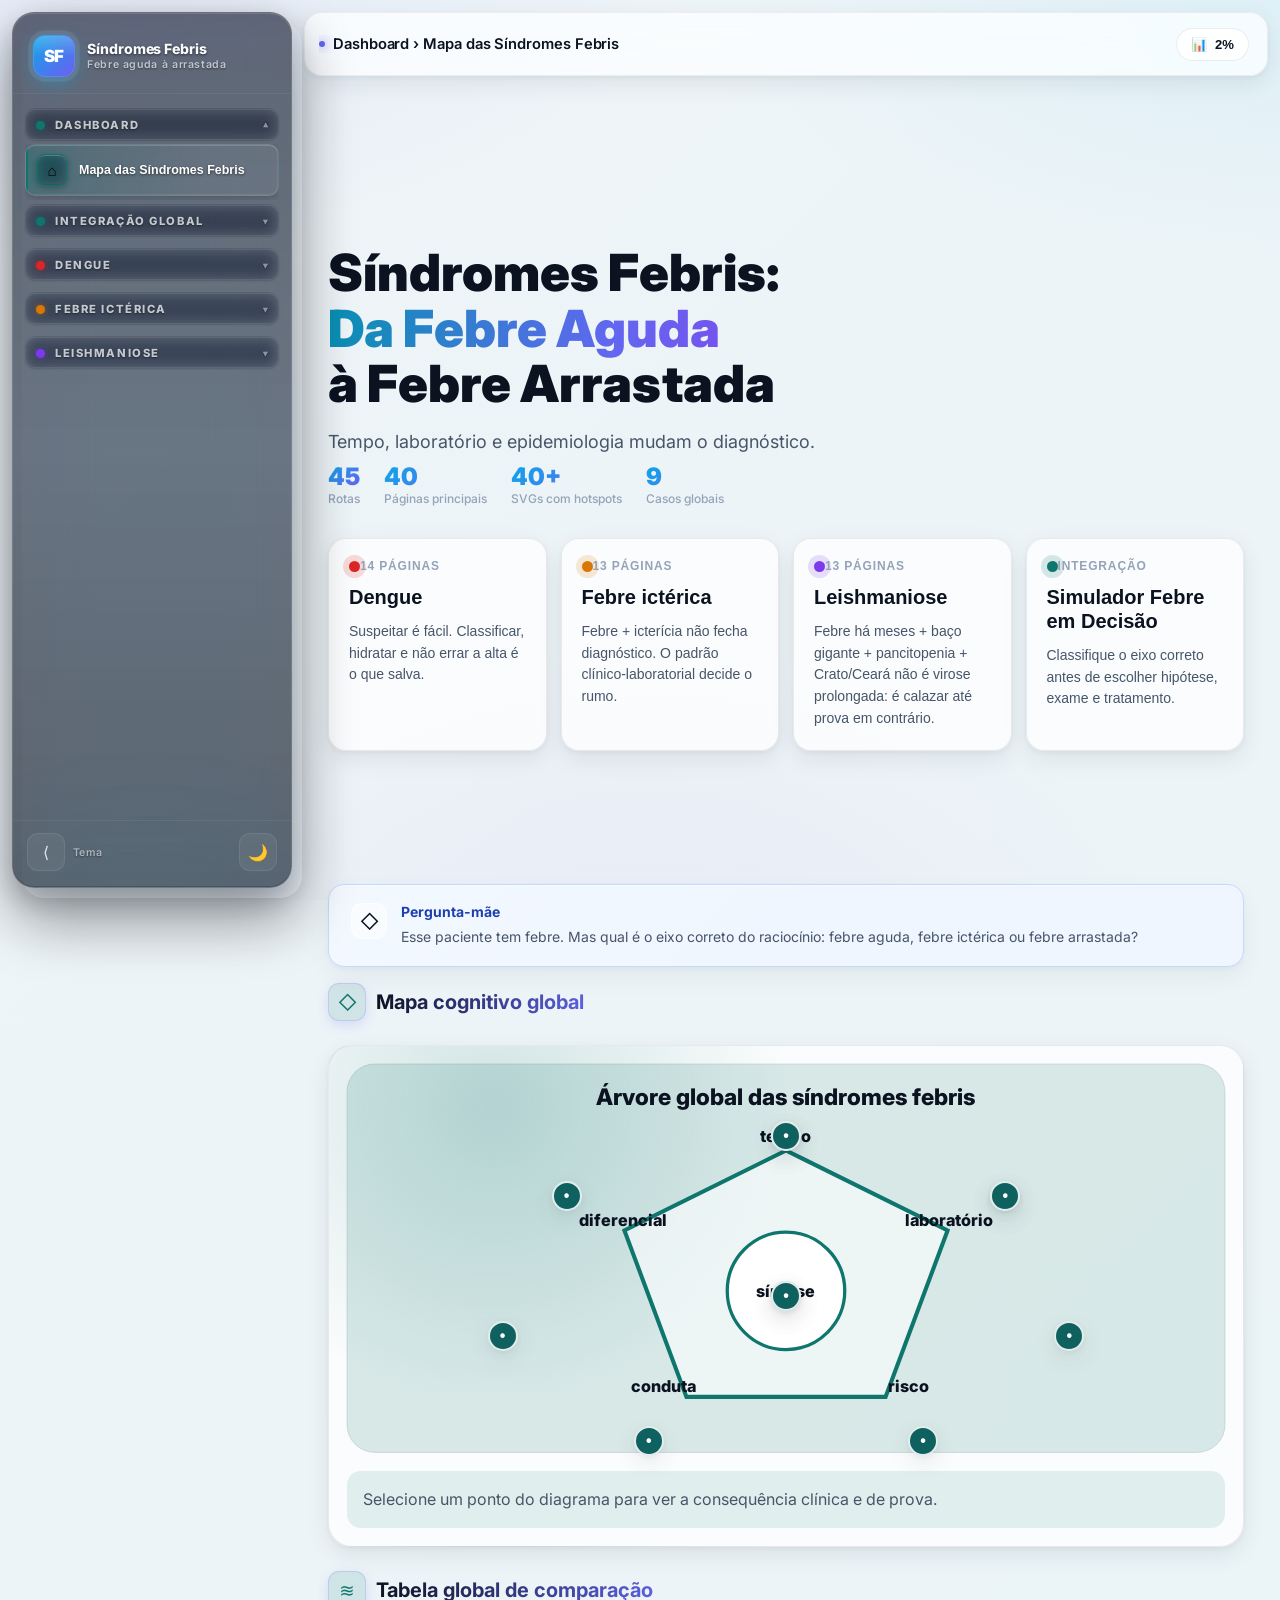
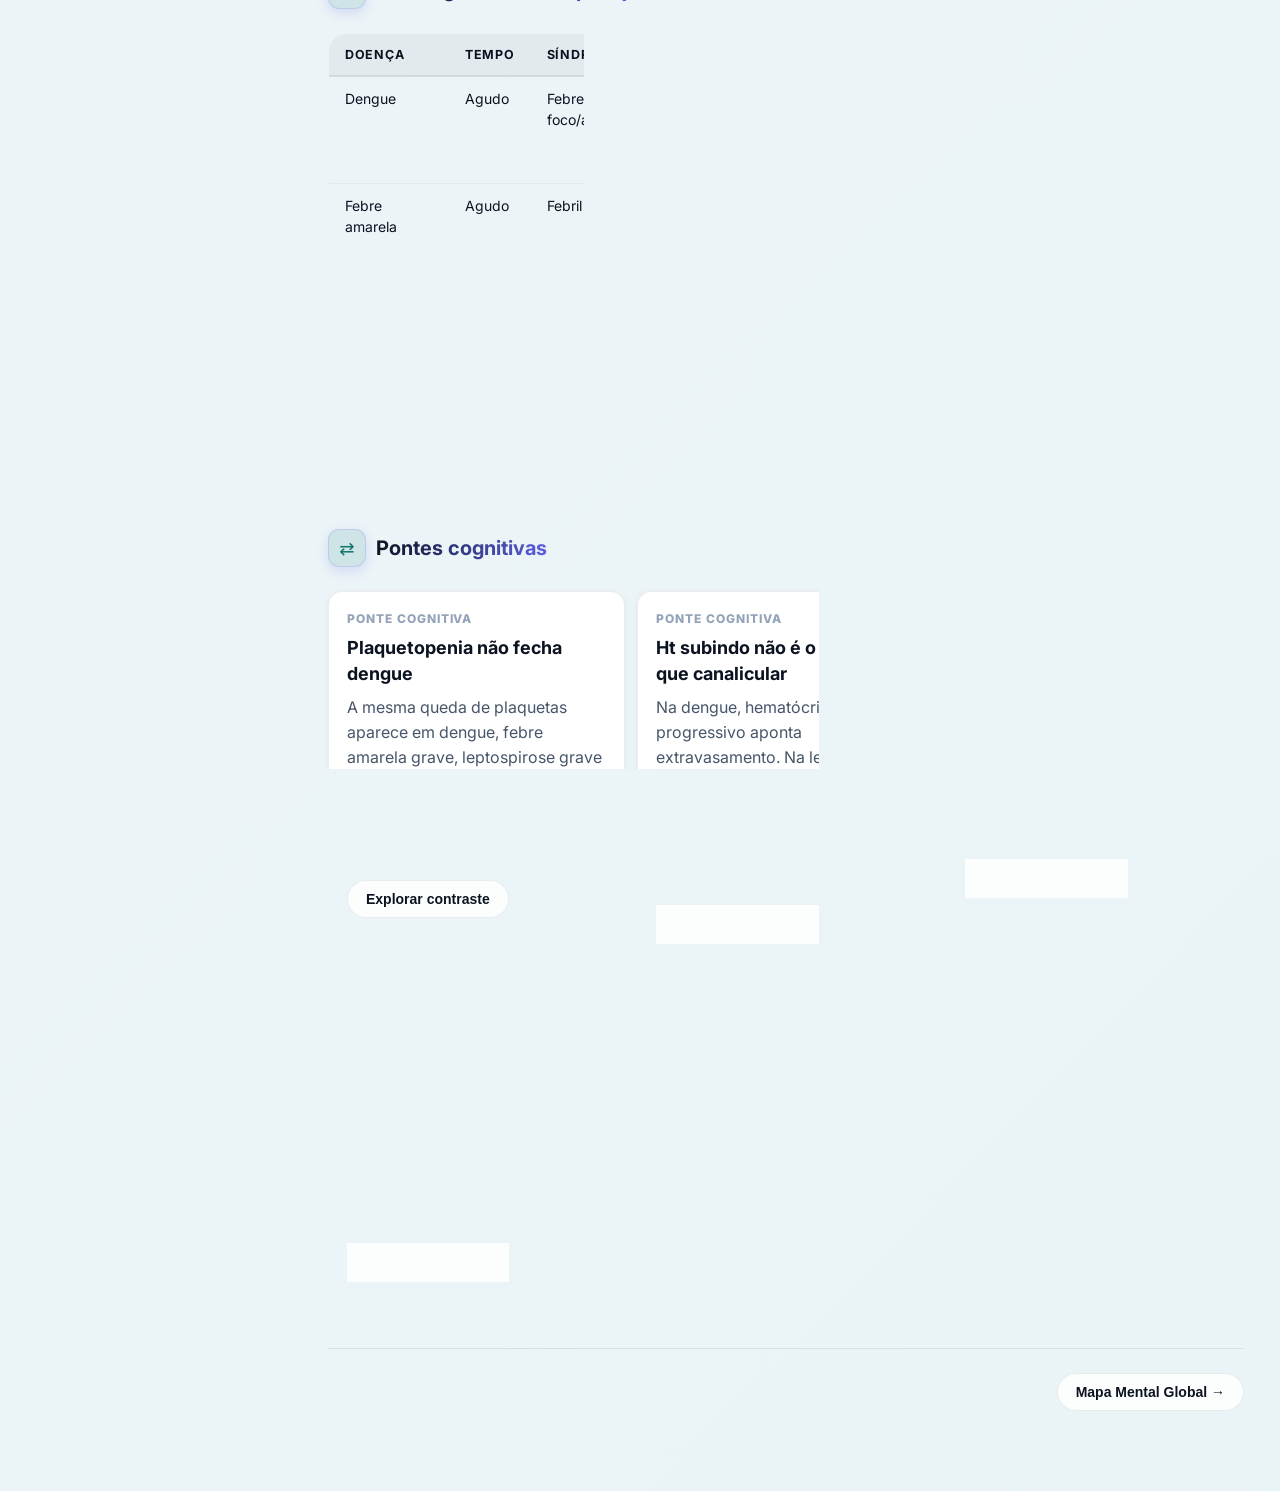
==== index.html @ 496c15f4 "Add files via upload" ====
<!DOCTYPE html>
<html lang="pt-BR" data-theme="light">
<head>
  <meta charset="UTF-8" />
  <meta name="viewport" content="width=device-width, initial-scale=1.0" />
  <title>Síndromes Febris — Da Febre Aguda à Febre Arrastada</title>
  <meta name="description" content="Plataforma premium de estudo ativo sobre síndromes febris: Dengue, Febre Amarela × Leptospirose e Leishmaniose Visceral / Calazar." />
  <link rel="preconnect" href="https://fonts.googleapis.com" />
  <link rel="preconnect" href="https://fonts.gstatic.com" crossorigin />
  <link href="https://fonts.googleapis.com/css2?family=Inter:ital,wght@0,300;0,400;0,500;0,600;0,700;0,800;0,900;1,400&family=JetBrains+Mono:wght@400;600&display=swap" rel="stylesheet" />
  <link rel="stylesheet" href="css/style.css" />
  <link rel="stylesheet" href="css/animations.css" />
  <link rel="stylesheet" href="css/components.css" />
  <link rel="stylesheet" href="css/theme.css" />
  <link rel="stylesheet" href="css/theme-glass.css" />
  <link rel="stylesheet" href="css/theme-motion.css" />
</head>
<body>

  <!-- ══════════ SIDEBAR ══════════ -->
  <aside class="sidebar" id="sidebar" role="navigation" aria-label="Menu principal">

    <!-- Logo -->
    <div class="sidebar-logo">
      <div class="logo-badge">
        <span class="logo-go">SF</span>
      </div>
      <div class="logo-text">
        <span class="logo-title">Síndromes Febris</span>
        <span class="logo-sub">Febre aguda à arrastada</span>
      </div>
    </div>

    <!-- Nav (gerado por JS) -->
    <nav class="sidebar-nav" id="sidebar-nav" aria-label="Blocos de conteúdo"></nav>

    <!-- Footer -->
    <div class="sidebar-footer">
      <button class="sidebar-collapse-btn is-desktop" id="sidebar-collapse-btn" aria-label="Recolher menu lateral" title="Recolher menu">
        <span class="icon">⟨</span>
      </button>
      <span class="sidebar-footer-label">Tema</span>
      <button class="theme-toggle" id="theme-toggle" aria-label="Alternar tema claro/escuro">
        <span id="theme-icon">🌙</span>
      </button>
    </div>

  </aside>

  <!-- Overlay mobile -->
  <div class="sidebar-overlay" id="sidebar-overlay" aria-hidden="true"></div>

  <!-- ══════════ HEADER ══════════ -->
  <header class="header" id="header" role="banner">
    <button class="hamburger" id="hamburger" aria-label="Abrir menu" aria-expanded="false">
      <span></span><span></span><span></span>
    </button>
    <div class="header-breadcrumb" id="header-breadcrumb">Síndromes Febris</div>
    <div class="header-actions">
      <button class="progress-btn" id="progress-btn" aria-label="Ver progresso de estudo">
        <span>📊</span>
        <span id="progress-label">0%</span>
      </button>
    </div>
  </header>

  <!-- ══════════ CONTEÚDO PRINCIPAL ══════════ -->
  <main class="main-content" id="main-content" role="main">
    <div class="page-container" id="page-container">
      <!-- Renderizado dinamicamente via JS -->
    </div>
  </main>

  <!-- ══════════ MODAL DE PROGRESSO ══════════ -->
  <div class="modal-overlay" id="progress-modal"
       role="dialog" aria-modal="true" aria-labelledby="modal-title" hidden>
    <div class="modal-card">
      <div class="modal-header">
        <h2 id="modal-title">Seu Progresso</h2>
        <button class="modal-close" id="modal-close" aria-label="Fechar modal">✕</button>
      </div>
      <div class="modal-body" id="modal-body"></div>
    </div>
  </div>

  <!-- ══════════ SCRIPTS ══════════ -->
  <script src="js/data.js"></script>
  <script src="js/pages.js"></script>
  <script src="js/router.js"></script>
  <script src="js/app.js"></script>
  <script src="js/theme-enhancer.js"></script>
  <script src="js/theme-motion.js"></script>
</body>
</html>
---- css/style.css ----
/* =========================================
   GO PREMIUM — DOENÇAS INTERCORRENTES
   Stylesheet Principal
   ========================================= */

/* --- TOKENS DE COR GLOBAIS --- */
:root {
  /* Neutros */
  --bg-primary: #f4f7f6;
  --bg-secondary: #ffffff;
  --bg-card: rgba(255,255,255,0.75);
  --text-primary: #0f172a;
  --text-secondary: #475569;
  --text-muted: #94a3b8;
  --border-color: rgba(0,0,0,0.08);
  --border-light: rgba(0,0,0,0.05);

  /* Sidebar */
  --sidebar-bg: rgba(15,23,42,0.98);
  --sidebar-text: #e2e8f0;
  --sidebar-accent: #38bdf8;
  --sidebar-width: 272px;

  /* Header */
  --header-bg: rgba(244,247,246,0.88);
  --header-height: 58px;

  /* Sucesso / Erro */
  --success: #10b981;
  --success-light: rgba(16,185,129,0.12);
  --error: #ef4444;
  --error-light: rgba(239,68,68,0.12);
  --warning: #f59e0b;
  --info: #3b82f6;

  /* Bloco Tireoide */
  --color-tireoide: #0891b2;
  --color-tireoide-light: #e0f2fe;
  --color-tireoide-mid: #7dd3fc;
  --grad-tireoide: linear-gradient(135deg,#e0f7fa 0%,#b2ebf2 35%,#80deea 65%,#4dd0e1 100%);

  /* Bloco Reumato */
  --color-reumato: #9333ea;
  --color-reumato-light: #f3e8ff;
  --color-reumato-mid: #c084fc;
  --grad-reumato: linear-gradient(135deg,#f5f3ff 0%,#ede9fe 35%,#ddd6fe 65%,#c4b5fd 100%);

  /* Bloco SAF */
  --color-saf: #7c3aed;
  --color-saf-light: #ede9fe;
  --grad-saf: linear-gradient(135deg,#fdf4ff 0%,#fae8ff 35%,#e9d5ff 65%,#d8b4fe 100%);

  /* Bloco Cardio */
  --color-cardio: #e11d48;
  --color-cardio-light: #fff1f2;
  --color-cardio-mid: #fda4af;
  --grad-cardio: linear-gradient(135deg,#fff1f2 0%,#ffe4e6 35%,#fecdd3 65%,#fda4af 100%);

  /* Bloco Hepato */
  --color-hepato: #d97706;
  --color-hepato-light: #fffbeb;
  --color-hepato-mid: #fcd34d;
  --grad-hepato: linear-gradient(135deg,#fffde7 0%,#fff9c4 35%,#fff59d 65%,#ffe082 100%);

  /* Bloco ITU */
  --color-itu: #0284c7;
  --color-itu-light: #e0f2fe;
  --color-itu-mid: #7dd3fc;
  --grad-itu: linear-gradient(135deg,#ecfeff 0%,#cffafe 35%,#a5f3fc 65%,#67e8f9 100%);

  /* Bloco Revisão */
  --color-revisao: #0f766e;
  --color-revisao-light: #f0fdfa;
  --grad-revisao: linear-gradient(135deg,#f0fdfa 0%,#ccfbf1 35%,#99f6e4 65%,#5eead4 100%);

  /* Síndromes Febris */
  --color-dengue: #dc2626;
  --color-icterica: #d97706;
  --color-leish: #7c3aed;
  --grad-dengue: linear-gradient(135deg,#fff1f2 0%,#fee2e2 36%,#fecaca 68%,#fca5a5 100%);
  --grad-icterica: linear-gradient(135deg,#fffbeb 0%,#fef3c7 36%,#fde68a 68%,#fbbf24 100%);
  --grad-leish: linear-gradient(135deg,#f5f3ff 0%,#ede9fe 36%,#ddd6fe 68%,#c4b5fd 100%);

  /* Sombras */
  --shadow-sm: 0 1px 3px rgba(0,0,0,0.08), 0 1px 2px rgba(0,0,0,0.06);
  --shadow-md: 0 4px 16px rgba(0,0,0,0.10), 0 2px 6px rgba(0,0,0,0.07);
  --shadow-lg: 0 12px 40px rgba(0,0,0,0.13), 0 4px 12px rgba(0,0,0,0.08);
  --shadow-xl: 0 24px 60px rgba(0,0,0,0.16);

  /* Bordas arredondadas */
  --radius-sm: 8px;
  --radius-md: 12px;
  --radius-lg: 16px;
  --radius-xl: 24px;
  --radius-full: 9999px;

  /* Tipografia */
  --font-body: 'Inter', system-ui, sans-serif;
  --font-mono: 'JetBrains Mono', monospace;
  --text-xs: 0.75rem;
  --text-sm: 0.875rem;
  --text-base: 1rem;
  --text-lg: 1.125rem;
  --text-xl: 1.25rem;
  --text-2xl: 1.5rem;
  --text-3xl: 1.875rem;
  --text-4xl: 2.25rem;

  /* Transições */
  --transition-fast: all 0.15s ease;
  --transition-base: all 0.25s cubic-bezier(0.4,0,0.2,1);
  --transition-slow: all 0.4s cubic-bezier(0.4,0,0.2,1);
}

/* --- DARK MODE --- */
[data-theme="dark"] {
  --bg-primary: #0a0f1e;
  --bg-secondary: #111827;
  --bg-card: rgba(17,24,39,0.80);
  --text-primary: #f1f5f9;
  --text-secondary: #94a3b8;
  --text-muted: #64748b;
  --border-color: rgba(255,255,255,0.08);
  --border-light: rgba(255,255,255,0.05);
  --header-bg: rgba(10,15,30,0.90);

  --grad-tireoide: linear-gradient(135deg,#0c2d3a 0%,#0e3d4a 35%,#0a4a5a 65%,#065670 100%);
  --grad-reumato: linear-gradient(135deg,#1a0a2e 0%,#240e42 35%,#2d1256 65%,#3d1a6e 100%);
  --grad-saf: linear-gradient(135deg,#1e0a30 0%,#2a0e40 35%,#381254 65%,#4a1a6e 100%);
  --grad-cardio: linear-gradient(135deg,#2d0a0e 0%,#3d0e14 35%,#4a121a 65%,#5c1822 100%);
  --grad-hepato: linear-gradient(135deg,#2a1a00 0%,#3a2200 35%,#4a2c00 65%,#5a3800 100%);
  --grad-itu: linear-gradient(135deg,#0a1e2d 0%,#0c2a3d 35%,#0e364a 65%,#104256 100%);
  --grad-revisao: linear-gradient(135deg,#061a18 0%,#082420 35%,#0a2e2a 65%,#0c3a34 100%);
  --grad-dengue: linear-gradient(135deg,#2d0a0a 0%,#3b1111 36%,#4a1515 68%,#5c1a1a 100%);
  --grad-icterica: linear-gradient(135deg,#2a1a00 0%,#3a2200 36%,#4a2c00 68%,#5a3800 100%);
  --grad-leish: linear-gradient(135deg,#1a0a2e 0%,#240e42 36%,#2d1256 68%,#3d1a6e 100%);
}

/* --- RESET E BASE --- */
*, *::before, *::after { box-sizing: border-box; margin: 0; padding: 0; }
html { font-size: 16px; scroll-behavior: smooth; }
body {
  font-family: var(--font-body);
  background: var(--bg-primary);
  color: var(--text-primary);
  min-height: 100vh;
  display: flex;
  transition: background 0.3s ease, color 0.3s ease;
  overflow-x: hidden;
}

/* --- SIDEBAR --- */
.sidebar {
  position: fixed;
  left: 0; top: 0;
  width: var(--sidebar-width);
  height: 100vh;
  background: var(--sidebar-bg);
  backdrop-filter: blur(24px) saturate(200%);
  border-right: 1px solid rgba(255,255,255,0.07);
  display: flex;
  flex-direction: column;
  z-index: 200;
  transition: width 0.3s cubic-bezier(0.4,0,0.2,1), transform 0.3s cubic-bezier(0.4,0,0.2,1);
  overflow: hidden;
}

/* --- LOGO --- */
.sidebar-logo {
  display: flex;
  align-items: center;
  gap: 10px;
  padding: 18px 18px 14px;
  border-bottom: 1px solid rgba(255,255,255,0.07);
  flex-shrink: 0;
}

.logo-badge {
  width: 36px;
  height: 36px;
  border-radius: 10px;
  background: linear-gradient(135deg, #0ea5e9, #6366f1);
  display: flex;
  align-items: center;
  justify-content: center;
  flex-shrink: 0;
  box-shadow: 0 4px 12px rgba(14,165,233,0.35);
}

.logo-go {
  font-size: 1rem;
  font-weight: 900;
  color: #fff;
  letter-spacing: -0.04em;
  line-height: 1;
}

.logo-text {
  display: flex;
  flex-direction: column;
  gap: 1px;
  overflow: hidden;
}

.logo-title {
  font-size: 0.8rem;
  font-weight: 800;
  color: #f1f5f9;
  white-space: nowrap;
  line-height: 1.2;
}

.logo-sub {
  font-size: 0.62rem;
  font-weight: 500;
  color: rgba(255,255,255,0.35);
  white-space: nowrap;
  letter-spacing: 0.04em;
}

/* --- NAV SCROLL AREA --- */
.sidebar-nav {
  flex: 1;
  width: 100%;
  overflow-y: auto;
  overflow-x: hidden;
  padding: 10px 10px 8px;
  scrollbar-width: thin;
  scrollbar-color: rgba(255,255,255,0.1) transparent;
}
.sidebar-nav::-webkit-scrollbar { width: 4px; }
.sidebar-nav::-webkit-scrollbar-thumb { background: rgba(255,255,255,0.1); border-radius: 4px; }

/* --- BLOCO CARD (group de doença) --- */
.nav-group {
  margin-bottom: 6px;
}

.nav-group-header {
  display: flex;
  align-items: center;
  gap: 9px;
  padding: 7px 8px 5px;
  cursor: pointer;
  border-radius: var(--radius-md);
  transition: var(--transition-fast);
  user-select: none;
}

.nav-group-header:hover {
  background: rgba(255,255,255,0.05);
}

.nav-group-dot {
  width: 8px;
  height: 8px;
  border-radius: 50%;
  flex-shrink: 0;
  transition: var(--transition-base);
}

.nav-group-title {
  font-size: 0.68rem;
  font-weight: 800;
  text-transform: uppercase;
  letter-spacing: 0.12em;
  color: rgba(255,255,255,0.45);
  flex: 1;
  white-space: nowrap;
  overflow: hidden;
  text-overflow: ellipsis;
  transition: var(--transition-fast);
}

.nav-group-header:hover .nav-group-title {
  color: rgba(255,255,255,0.7);
}

.nav-group-toggle {
  font-size: 0.6rem;
  color: rgba(255,255,255,0.25);
  transition: transform 0.25s ease;
  flex-shrink: 0;
}

.nav-group.open .nav-group-toggle {
  transform: rotate(180deg);
}

/* --- CARDS DAS PÁGINAS DENTRO DO GRUPO --- */
.nav-pages {
  display: flex;
  flex-direction: column;
  gap: 3px;
  padding: 0 0 4px 0;
  overflow: hidden;
  max-height: 0;
  transition: max-height 0.35s cubic-bezier(0.4,0,0.2,1), opacity 0.25s ease;
  opacity: 0;
}

.nav-group.open .nav-pages {
  max-height: 800px;
  opacity: 1;
}

.nav-page-card {
  display: flex;
  align-items: center;
  gap: 10px;
  padding: 8px 10px;
  border-radius: var(--radius-md);
  cursor: pointer;
  border: 1px solid transparent;
  background: transparent;
  width: 100%;
  text-align: left;
  transition: all 0.2s cubic-bezier(0.4,0,0.2,1);
  position: relative;
  overflow: hidden;
}

.nav-page-card::before {
  content: '';
  position: absolute;
  left: 0; top: 0; bottom: 0;
  width: 3px;
  border-radius: 0 2px 2px 0;
  background: transparent;
  transition: var(--transition-fast);
}

.nav-page-card:hover {
  background: rgba(255,255,255,0.06);
  border-color: rgba(255,255,255,0.07);
}

.nav-page-card:hover::before {
  background: rgba(255,255,255,0.2);
}

.nav-page-card.active {
  border-color: rgba(255,255,255,0.1);
  background: rgba(255,255,255,0.08);
}

.nav-page-card.active::before {
  background: var(--nav-accent, #38bdf8);
}

.nav-page-icon {
  width: 30px;
  height: 30px;
  border-radius: 8px;
  display: flex;
  align-items: center;
  justify-content: center;
  font-size: 0.9rem;
  flex-shrink: 0;
  background: rgba(255,255,255,0.07);
  transition: var(--transition-fast);
}

.nav-page-card.active .nav-page-icon {
  background: var(--nav-accent-soft, rgba(56,189,248,0.2));
}

.nav-page-info {
  flex: 1;
  overflow: hidden;
}

.nav-page-label {
  font-size: 0.76rem;
  font-weight: 600;
  color: rgba(255,255,255,0.55);
  white-space: nowrap;
  overflow: hidden;
  text-overflow: ellipsis;
  line-height: 1.3;
  transition: var(--transition-fast);
}

.nav-page-card:hover .nav-page-label,
.nav-page-card.active .nav-page-label {
  color: rgba(255,255,255,0.92);
}

/* --- FOOTER DA SIDEBAR --- */
.sidebar-footer {
  padding: 10px 12px 16px;
  border-top: 1px solid rgba(255,255,255,0.07);
  flex-shrink: 0;
  display: flex;
  align-items: center;
  justify-content: space-between;
  gap: 8px;
}

.sidebar-footer-label {
  font-size: 0.65rem;
  color: rgba(255,255,255,0.25);
  font-weight: 500;
}

.theme-toggle {
  width: 36px; height: 36px;
  border-radius: 10px;
  border: 1px solid rgba(255,255,255,0.1);
  background: rgba(255,255,255,0.06);
  cursor: pointer;
  font-size: 1rem;
  display: flex; align-items: center; justify-content: center;
  transition: var(--transition-base);
  color: #e2e8f0;
  flex-shrink: 0;
}
.theme-toggle:hover { background: rgba(255,255,255,0.13); transform: scale(1.08); }

/* --- SIDEBAR OVERLAY (mobile) --- */
.sidebar-overlay {
  display: none;
  position: fixed;
  inset: 0;
  background: rgba(0,0,0,0.55);
  z-index: 190;
  backdrop-filter: blur(6px);
  -webkit-backdrop-filter: blur(6px);
}

/* --- HEADER --- */
.header {
  position: fixed;
  top: 0;
  left: var(--sidebar-width);
  right: 0;
  height: var(--header-height);
  background: var(--header-bg);
  backdrop-filter: blur(20px) saturate(180%);
  border-bottom: 1px solid var(--border-color);
  display: flex;
  align-items: center;
  gap: 12px;
  padding: 0 20px 0 16px;
  z-index: 150;
  transition: transform 0.3s cubic-bezier(0.4,0,0.2,1), background 0.3s ease;
}

.header.hidden { transform: translateY(-100%); }

.hamburger {
  display: none;
  flex-direction: column;
  gap: 5px;
  background: none;
  border: none;
  cursor: pointer;
  padding: 4px;
  border-radius: 6px;
}
.hamburger span {
  width: 22px; height: 2px;
  background: var(--text-primary);
  border-radius: 2px;
  transition: var(--transition-base);
  display: block;
}

.header-breadcrumb {
  flex: 1;
  font-size: var(--text-sm);
  font-weight: 500;
  color: var(--text-secondary);
  white-space: nowrap;
  overflow: hidden;
  text-overflow: ellipsis;
}

.header-actions { display: flex; align-items: center; gap: 8px; }

.progress-btn {
  display: flex; align-items: center; gap: 6px;
  padding: 6px 12px;
  border-radius: var(--radius-full);
  border: 1px solid var(--border-color);
  background: var(--bg-card);
  cursor: pointer;
  font-size: var(--text-sm);
  font-weight: 600;
  color: var(--text-primary);
  transition: var(--transition-base);
}
.progress-btn:hover { border-color: var(--info); color: var(--info); transform: translateY(-1px); }

/* --- MAIN CONTENT --- */
.main-content {
  margin-left: var(--sidebar-width);
  margin-top: var(--header-height);
  min-height: calc(100vh - var(--header-height));
  flex: 1;
  transition: var(--transition-base);
}

.page-container {
  max-width: 1100px;
  margin: 0 auto;
  padding: 32px 24px 80px;
}

/* --- PAGE GRADIENT BG --- */
.page-bg {
  position: fixed;
  inset: 0;
  pointer-events: none;
  z-index: 0;
  opacity: 0.35;
  background-size: 400% 400%;
  animation: gradientFlow 18s ease-in-out infinite;
  transition: background 0.6s ease;
}

@keyframes gradientFlow {
  0%   { background-position: 0% 50%; }
  50%  { background-position: 100% 50%; }
  100% { background-position: 0% 50%; }
}

/* Conteúdo acima do bg */
.page-container { position: relative; z-index: 1; }

/* --- GLASS CARD --- */
.glass-card {
  background: var(--bg-card);
  backdrop-filter: blur(16px) saturate(160%);
  -webkit-backdrop-filter: blur(16px) saturate(160%);
  border: 1px solid var(--border-color);
  border-radius: var(--radius-lg);
  box-shadow: var(--shadow-md);
  transition: var(--transition-base);
}

.glass-card:hover {
  box-shadow: var(--shadow-lg);
  border-color: rgba(0,0,0,0.12);
  transform: translateY(-2px);
}

[data-theme="dark"] .glass-card {
  background: rgba(17,24,39,0.75);
  border-color: rgba(255,255,255,0.08);
}

/* --- PAGE SECTIONS --- */
.page-hero {
  margin-bottom: 32px;
  padding: 40px 36px;
  border-radius: var(--radius-xl);
  position: relative;
  overflow: hidden;
}

.page-hero::before {
  content: '';
  position: absolute;
  inset: 0;
  background: var(--grad-current, var(--grad-revisao));
  background-size: 400% 400%;
  animation: gradientFlow 16s ease-in-out infinite;
  z-index: 0;
}

.page-hero > * { position: relative; z-index: 1; }

.page-hero-tag {
  display: inline-flex;
  align-items: center;
  gap: 6px;
  font-size: var(--text-xs);
  font-weight: 700;
  text-transform: uppercase;
  letter-spacing: 0.12em;
  padding: 4px 10px;
  border-radius: var(--radius-full);
  background: rgba(255,255,255,0.35);
  border: 1px solid rgba(255,255,255,0.4);
  color: rgba(0,0,0,0.65);
  margin-bottom: 14px;
}

[data-theme="dark"] .page-hero-tag {
  background: rgba(255,255,255,0.08);
  border-color: rgba(255,255,255,0.15);
  color: rgba(255,255,255,0.7);
}

.page-hero h1 {
  font-size: clamp(1.6rem, 4vw, 2.5rem);
  font-weight: 800;
  line-height: 1.15;
  color: var(--text-primary);
  margin-bottom: 12px;
}

.page-hero .subtitle {
  font-size: var(--text-base);
  color: var(--text-secondary);
  line-height: 1.6;
  max-width: 700px;
}

/* --- SECTION HEADER --- */
.section-header {
  display: flex;
  align-items: center;
  gap: 10px;
  margin-bottom: 20px;
}

.section-icon {
  width: 36px; height: 36px;
  border-radius: var(--radius-sm);
  display: flex; align-items: center; justify-content: center;
  font-size: 1.15rem;
  flex-shrink: 0;
}

.section-header h2 {
  font-size: var(--text-xl);
  font-weight: 700;
  color: var(--text-primary);
}

.section-header h3 {
  font-size: var(--text-lg);
  font-weight: 600;
  color: var(--text-primary);
}

/* --- GRID LAYOUTS --- */
.grid-2 { display: grid; grid-template-columns: 1fr 1fr; gap: 16px; }
.grid-3 { display: grid; grid-template-columns: repeat(3,1fr); gap: 16px; }
.grid-auto { display: grid; grid-template-columns: repeat(auto-fit,minmax(280px,1fr)); gap: 16px; }

/* --- INFO CARDS --- */
.info-card {
  padding: 20px;
  border-radius: var(--radius-lg);
  border-left: 4px solid transparent;
}

.info-card.primary { background: var(--color-tireoide-light, #e0f2fe); border-color: var(--color-tireoide, #0891b2); }
.info-card.success { background: var(--success-light); border-color: var(--success); }
.info-card.warning { background: #fffbeb; border-color: var(--warning); }
.info-card.danger  { background: var(--error-light); border-color: var(--error); }

[data-theme="dark"] .info-card.primary { background: rgba(8,145,178,0.12); }
[data-theme="dark"] .info-card.success { background: rgba(16,185,129,0.12); }
[data-theme="dark"] .info-card.warning { background: rgba(245,158,11,0.12); }
[data-theme="dark"] .info-card.danger  { background: rgba(239,68,68,0.12); }

.info-card h4 {
  font-size: var(--text-sm);
  font-weight: 700;
  text-transform: uppercase;
  letter-spacing: 0.06em;
  margin-bottom: 8px;
  opacity: 0.75;
}

.info-card p, .info-card li {
  font-size: var(--text-sm);
  line-height: 1.65;
  color: var(--text-primary);
}

.info-card ul { padding-left: 16px; }
.info-card li { margin-bottom: 4px; }

/* --- TABELAS PREMIUM --- */
.table-wrap { overflow-x: auto; border-radius: var(--radius-lg); box-shadow: var(--shadow-sm); }

.premium-table {
  width: 100%;
  border-collapse: separate;
  border-spacing: 0;
  font-size: var(--text-sm);
  background: var(--bg-card);
  backdrop-filter: blur(10px);
}

.premium-table th {
  background: rgba(0,0,0,0.04);
  font-weight: 700;
  text-align: left;
  padding: 12px 16px;
  border-bottom: 2px solid var(--border-color);
  white-space: nowrap;
  color: var(--text-primary);
}

[data-theme="dark"] .premium-table th { background: rgba(255,255,255,0.05); }

.premium-table td {
  padding: 11px 16px;
  border-bottom: 1px solid var(--border-light);
  color: var(--text-primary);
  vertical-align: top;
  line-height: 1.5;
}

.premium-table tr:last-child td { border-bottom: none; }

.premium-table tbody tr {
  transition: var(--transition-fast);
}

.premium-table tbody tr:hover {
  background: rgba(0,0,0,0.025);
}

[data-theme="dark"] .premium-table tbody tr:hover { background: rgba(255,255,255,0.04); }

.premium-table .cell-highlight {
  font-weight: 600;
  color: var(--color-current, var(--info));
}

.cell-check { color: var(--success); font-weight: 700; }
.cell-cross { color: var(--error); font-weight: 700; }
.cell-neutral { color: var(--text-muted); }

/* --- BADGE / CHIP --- */
.badge {
  display: inline-flex;
  align-items: center;
  gap: 4px;
  padding: 3px 10px;
  border-radius: var(--radius-full);
  font-size: var(--text-xs);
  font-weight: 700;
  text-transform: uppercase;
  letter-spacing: 0.06em;
}

.badge-ok    { background: var(--success-light); color: #065f46; }
.badge-warn  { background: #fef3c7; color: #92400e; }
.badge-no    { background: var(--error-light); color: #991b1b; }
.badge-info  { background: #eff6ff; color: #1e40af; }

[data-theme="dark"] .badge-ok   { background: rgba(16,185,129,0.2); color: #6ee7b7; }
[data-theme="dark"] .badge-warn { background: rgba(245,158,11,0.2); color: #fcd34d; }
[data-theme="dark"] .badge-no   { background: rgba(239,68,68,0.2); color: #fca5a5; }
[data-theme="dark"] .badge-info { background: rgba(59,130,246,0.2); color: #93c5fd; }

/* --- MEDICAMENTOS --- */
.med-group { margin-bottom: 20px; }
.med-group-title {
  font-size: var(--text-xs);
  font-weight: 700;
  text-transform: uppercase;
  letter-spacing: 0.1em;
  margin-bottom: 10px;
  display: flex; align-items: center; gap: 6px;
}

.med-card {
  display: flex;
  align-items: flex-start;
  gap: 12px;
  padding: 14px 16px;
  border-radius: var(--radius-md);
  margin-bottom: 8px;
  border: 1px solid var(--border-color);
  background: var(--bg-card);
  transition: var(--transition-base);
}

.med-card:hover { transform: translateX(4px); box-shadow: var(--shadow-sm); }

.med-icon {
  width: 32px; height: 32px;
  border-radius: var(--radius-sm);
  display: flex; align-items: center; justify-content: center;
  font-size: 1rem;
  flex-shrink: 0;
}

.med-card.can  .med-icon { background: var(--success-light); }
.med-card.warn .med-icon { background: #fef3c7; }
.med-card.no   .med-icon { background: var(--error-light); }

.med-info { flex: 1; }
.med-name { font-weight: 700; font-size: var(--text-sm); margin-bottom: 3px; }
.med-desc { font-size: var(--text-xs); color: var(--text-secondary); line-height: 1.5; }

/* --- ALERTA / PEGADINHA --- */
.alert {
  padding: 16px 20px;
  border-radius: var(--radius-lg);
  display: flex;
  gap: 14px;
  margin-bottom: 16px;
  border: 1px solid transparent;
}

.alert-icon { font-size: 1.4rem; flex-shrink: 0; margin-top: 2px; }
.alert-body {}
.alert-title { font-weight: 700; margin-bottom: 6px; font-size: var(--text-sm); }
.alert-text  { font-size: var(--text-sm); line-height: 1.6; color: var(--text-secondary); }

.alert.pegadinha { background: #fff7ed; border-color: #fed7aa; }
.alert.pegadinha .alert-title { color: #c2410c; }
[data-theme="dark"] .alert.pegadinha { background: rgba(249,115,22,0.12); border-color: rgba(249,115,22,0.3); }

.alert.atencao { background: #fefce8; border-color: #fef08a; }
.alert.atencao .alert-title { color: #a16207; }
[data-theme="dark"] .alert.atencao { background: rgba(234,179,8,0.12); border-color: rgba(234,179,8,0.3); }

.alert.info { background: #eff6ff; border-color: #bfdbfe; }
.alert.info .alert-title { color: #1e40af; }
[data-theme="dark"] .alert.info { background: rgba(59,130,246,0.12); border-color: rgba(59,130,246,0.3); }

.alert.success { background: #f0fdf4; border-color: #bbf7d0; }
.alert.success .alert-title { color: #15803d; }
[data-theme="dark"] .alert.success { background: rgba(16,185,129,0.12); border-color: rgba(16,185,129,0.3); }

.alert.danger { background: #fef2f2; border-color: #fecaca; }
.alert.danger .alert-title { color: #b91c1c; }
[data-theme="dark"] .alert.danger { background: rgba(239,68,68,0.12); border-color: rgba(239,68,68,0.3); }

/* --- QUIZ --- */
.quiz-section {
  margin-top: 40px;
  padding-top: 32px;
  border-top: 2px dashed var(--border-color);
}

.quiz-header {
  display: flex; align-items: center; gap: 10px;
  margin-bottom: 24px;
}

.quiz-header h3 {
  font-size: var(--text-xl);
  font-weight: 800;
  color: var(--text-primary);
}

.quiz-tag {
  padding: 3px 10px;
  border-radius: var(--radius-full);
  background: #fff7ed;
  color: #c2410c;
  font-size: var(--text-xs);
  font-weight: 700;
  text-transform: uppercase;
  letter-spacing: 0.08em;
}

[data-theme="dark"] .quiz-tag { background: rgba(249,115,22,0.2); color: #fb923c; }

.quiz-card {
  padding: 24px;
  border-radius: var(--radius-lg);
  margin-bottom: 20px;
  border: 1px solid var(--border-color);
  background: var(--bg-card);
  backdrop-filter: blur(10px);
}

.quiz-number {
  font-size: var(--text-xs);
  font-weight: 700;
  text-transform: uppercase;
  letter-spacing: 0.1em;
  color: var(--text-muted);
  margin-bottom: 10px;
}

.quiz-stem {
  font-size: var(--text-base);
  line-height: 1.7;
  color: var(--text-primary);
  margin-bottom: 20px;
  font-weight: 400;
}

.quiz-options {
  display: flex;
  flex-direction: column;
  gap: 8px;
  margin-bottom: 16px;
}

.quiz-option {
  display: flex;
  align-items: flex-start;
  gap: 10px;
  padding: 12px 16px;
  border-radius: var(--radius-md);
  border: 2px solid var(--border-color);
  background: var(--bg-secondary);
  cursor: pointer;
  transition: var(--transition-base);
  text-align: left;
  width: 100%;
  font-size: var(--text-sm);
  line-height: 1.55;
  color: var(--text-primary);
}

.quiz-option:hover {
  border-color: var(--info);
  background: rgba(59,130,246,0.04);
  transform: translateX(4px);
}

.quiz-option.correct {
  border-color: var(--success) !important;
  background: var(--success-light) !important;
  animation: pulseSuccess 0.5s ease;
}

.quiz-option.wrong {
  border-color: var(--error) !important;
  background: var(--error-light) !important;
  animation: shakeError 0.45s ease;
}

.quiz-option .opt-letter {
  font-weight: 800;
  font-size: var(--text-sm);
  min-width: 22px;
  color: var(--text-muted);
  flex-shrink: 0;
}

.quiz-option.correct .opt-letter { color: var(--success); }
.quiz-option.wrong .opt-letter   { color: var(--error); }

.quiz-feedback {
  display: none;
  padding: 16px 20px;
  border-radius: var(--radius-md);
  font-size: var(--text-sm);
  line-height: 1.6;
  margin-top: 12px;
  animation: fadeInUp 0.4s ease;
}

.quiz-feedback.show { display: block; }
.quiz-feedback.correct-feedback { background: var(--success-light); border-left: 4px solid var(--success); }
.quiz-feedback.wrong-feedback   { background: var(--error-light); border-left: 4px solid var(--error); }
.quiz-feedback .fb-title { font-weight: 700; margin-bottom: 6px; }

.quiz-reveal-btn {
  display: inline-flex;
  align-items: center;
  gap: 6px;
  padding: 8px 16px;
  border-radius: var(--radius-full);
  border: 1px solid var(--border-color);
  background: var(--bg-secondary);
  cursor: pointer;
  font-size: var(--text-sm);
  font-weight: 600;
  color: var(--text-primary);
  transition: var(--transition-base);
}
.quiz-reveal-btn:hover { border-color: var(--info); color: var(--info); }
.quiz-reveal-btn:disabled { opacity: 0.4; cursor: default; }

/* --- SIMULADORES / INTERATIVOS --- */
.simulator-card {
  padding: 24px;
  border-radius: var(--radius-lg);
  border: 1px solid var(--border-color);
  background: var(--bg-card);
  backdrop-filter: blur(12px);
  margin-bottom: 16px;
}

.simulator-card h4 {
  font-size: var(--text-base);
  font-weight: 700;
  margin-bottom: 16px;
  color: var(--text-primary);
}

.sim-label {
  display: block;
  font-size: var(--text-sm);
  font-weight: 600;
  margin-bottom: 8px;
  color: var(--text-secondary);
}

.sim-select, .sim-input {
  width: 100%;
  padding: 10px 14px;
  border-radius: var(--radius-md);
  border: 1.5px solid var(--border-color);
  background: var(--bg-secondary);
  color: var(--text-primary);
  font-size: var(--text-sm);
  font-family: var(--font-body);
  outline: none;
  transition: var(--transition-base);
  margin-bottom: 14px;
}

.sim-select:focus, .sim-input:focus {
  border-color: var(--info);
  box-shadow: 0 0 0 3px rgba(59,130,246,0.12);
}

.sim-result {
  padding: 14px 18px;
  border-radius: var(--radius-md);
  font-size: var(--text-sm);
  line-height: 1.6;
  font-weight: 500;
  min-height: 48px;
  display: flex; align-items: center;
  margin-top: 4px;
}

.sim-result.ok      { background: var(--success-light); color: #065f46; border-left: 4px solid var(--success); }
.sim-result.warn    { background: #fef3c7; color: #92400e; border-left: 4px solid var(--warning); }
.sim-result.danger  { background: var(--error-light); color: #991b1b; border-left: 4px solid var(--error); }
.sim-result.neutral { background: rgba(0,0,0,0.04); color: var(--text-secondary); border-left: 4px solid var(--border-color); }

[data-theme="dark"] .sim-result.ok      { background: rgba(16,185,129,0.15); color: #6ee7b7; }
[data-theme="dark"] .sim-result.warn    { background: rgba(245,158,11,0.15); color: #fcd34d; }
[data-theme="dark"] .sim-result.danger  { background: rgba(239,68,68,0.15); color: #fca5a5; }
[data-theme="dark"] .sim-result.neutral { background: rgba(255,255,255,0.05); }

.sim-btn {
  display: inline-flex;
  align-items: center;
  gap: 8px;
  padding: 10px 22px;
  border-radius: var(--radius-full);
  border: none;
  background: var(--info);
  color: #fff;
  font-size: var(--text-sm);
  font-weight: 700;
  cursor: pointer;
  transition: var(--transition-base);
  margin-top: 4px;
}
.sim-btn:hover { transform: translateY(-2px); box-shadow: 0 6px 20px rgba(59,130,246,0.35); }
.sim-btn:active { transform: scale(0.97); }

/* --- HOTSPOTS --- */
.hotspot-container {
  position: relative;
  display: inline-block;
  width: 100%;
}

.hotspot {
  position: absolute;
  width: 24px; height: 24px;
  border-radius: 50%;
  background: var(--info);
  border: 2px solid #fff;
  cursor: pointer;
  display: flex; align-items: center; justify-content: center;
  font-size: 0.65rem;
  font-weight: 800;
  color: #fff;
  z-index: 10;
  transition: var(--transition-base);
  animation: hotspotPulse 2.5s ease-in-out infinite;
  box-shadow: 0 2px 8px rgba(0,0,0,0.25);
}

.hotspot::after {
  content: '';
  position: absolute;
  inset: -4px;
  border-radius: 50%;
  border: 2px solid var(--info);
  animation: hotspotRipple 2.5s ease-in-out infinite;
  opacity: 0.5;
}

.hotspot:hover {
  transform: scale(1.3);
  animation: none;
  box-shadow: 0 4px 16px rgba(59,130,246,0.45);
}

.hotspot-popup {
  position: absolute;
  left: calc(100% + 12px);
  top: 50%;
  transform: translateY(-50%);
  background: rgba(15,23,42,0.97);
  border: 1px solid rgba(255,255,255,0.12);
  color: #e2e8f0;
  font-size: var(--text-xs);
  padding: 10px 14px;
  border-radius: var(--radius-md);
  white-space: nowrap;
  max-width: 220px;
  white-space: normal;
  pointer-events: none;
  opacity: 0;
  z-index: 20;
  transition: var(--transition-fast);
  box-shadow: var(--shadow-lg);
}

.hotspot:hover + .hotspot-popup,
.hotspot-popup.show { opacity: 1; }

/* --- FLASHCARDS --- */
.flashcard-grid { display: grid; grid-template-columns: repeat(auto-fill,minmax(240px,1fr)); gap: 14px; }

.flashcard {
  height: 160px;
  cursor: pointer;
  perspective: 900px;
}

.flashcard-inner {
  width: 100%; height: 100%;
  position: relative;
  transform-style: preserve-3d;
  transition: transform 0.55s cubic-bezier(0.4,0,0.2,1);
  border-radius: var(--radius-lg);
}

.flashcard.flipped .flashcard-inner { transform: rotateY(180deg); }

.flashcard-front, .flashcard-back {
  position: absolute;
  inset: 0;
  backface-visibility: hidden;
  border-radius: var(--radius-lg);
  display: flex;
  align-items: center;
  justify-content: center;
  padding: 20px;
  text-align: center;
  border: 1px solid var(--border-color);
}

.flashcard-front {
  background: var(--bg-card);
  font-weight: 700;
  font-size: var(--text-sm);
  color: var(--text-primary);
}

.flashcard-back {
  background: linear-gradient(135deg,#1e40af,#3b82f6);
  color: #fff;
  font-size: var(--text-xs);
  line-height: 1.5;
  transform: rotateY(180deg);
}

/* --- FLUXOGRAMA --- */
.flow-container {
  display: flex;
  flex-direction: column;
  align-items: center;
  gap: 0;
  padding: 20px;
}

.flow-step {
  background: var(--bg-card);
  border: 1.5px solid var(--border-color);
  border-radius: var(--radius-md);
  padding: 12px 20px;
  text-align: center;
  font-size: var(--text-sm);
  font-weight: 500;
  max-width: 320px;
  width: 100%;
  position: relative;
  transition: var(--transition-base);
}

.flow-step:hover {
  border-color: var(--info);
  box-shadow: var(--shadow-sm);
  transform: scale(1.02);
}

.flow-step.decision {
  background: #fffbeb;
  border-color: var(--warning);
  clip-path: polygon(50% 0%,100% 50%,50% 100%,0% 50%);
  padding: 24px 40px;
  border-radius: 4px;
}

[data-theme="dark"] .flow-step.decision { background: rgba(245,158,11,0.1); }

.flow-arrow {
  font-size: 1.5rem;
  color: var(--text-muted);
  line-height: 1;
  margin: 4px 0;
}

/* --- MAPA MENTAL --- */
.mind-map {
  padding: 20px;
  background: var(--bg-card);
  border-radius: var(--radius-lg);
  border: 1px solid var(--border-color);
}

.mind-map-center {
  text-align: center;
  font-weight: 800;
  font-size: var(--text-lg);
  padding: 14px 24px;
  border-radius: var(--radius-md);
  margin-bottom: 20px;
  background: linear-gradient(135deg,var(--info),var(--color-tireoide, var(--info)));
  color: #fff;
  box-shadow: var(--shadow-md);
}

.mind-map-branches {
  display: grid;
  grid-template-columns: repeat(auto-fit,minmax(200px,1fr));
  gap: 12px;
}

.mind-branch {
  padding: 12px 16px;
  border-radius: var(--radius-md);
  border: 1px solid var(--border-color);
  background: var(--bg-secondary);
  font-size: var(--text-sm);
  line-height: 1.55;
}

.mind-branch-title {
  font-weight: 700;
  margin-bottom: 6px;
  font-size: var(--text-xs);
  text-transform: uppercase;
  letter-spacing: 0.08em;
  color: var(--text-muted);
}

/* --- VIA DE PARTO CARD --- */
.parto-card {
  border-radius: var(--radius-lg);
  overflow: hidden;
  border: 1px solid var(--border-color);
  margin-bottom: 16px;
}

.parto-card-header {
  padding: 14px 20px;
  font-weight: 700;
  font-size: var(--text-sm);
  display: flex; align-items: center; gap: 8px;
}

.parto-vaginal .parto-card-header { background: var(--success-light); color: #065f46; }
.parto-cesarea .parto-card-header { background: var(--error-light); color: #991b1b; }

[data-theme="dark"] .parto-vaginal .parto-card-header { background: rgba(16,185,129,0.2); color: #6ee7b7; }
[data-theme="dark"] .parto-cesarea .parto-card-header { background: rgba(239,68,68,0.2); color: #fca5a5; }

.parto-card-body {
  padding: 16px 20px;
  background: var(--bg-card);
  font-size: var(--text-sm);
  line-height: 1.6;
}

.parto-card-body ul { padding-left: 16px; }
.parto-card-body li { margin-bottom: 6px; }

/* --- MODAL --- */
.modal-overlay {
  position: fixed;
  inset: 0;
  background: rgba(0,0,0,0.5);
  backdrop-filter: blur(8px);
  z-index: 500;
  display: flex;
  align-items: center;
  justify-content: center;
  padding: 20px;
}

.modal-overlay[hidden] { display: none; }

.modal-card {
  background: var(--bg-secondary);
  border: 1px solid var(--border-color);
  border-radius: var(--radius-xl);
  width: 100%;
  max-width: 560px;
  max-height: 85vh;
  overflow-y: auto;
  box-shadow: var(--shadow-xl);
  animation: fadeInUp 0.35s ease;
}

.modal-header {
  display: flex; align-items: center; justify-content: space-between;
  padding: 20px 24px 16px;
  border-bottom: 1px solid var(--border-color);
}

.modal-header h2 {
  font-size: var(--text-xl);
  font-weight: 700;
  color: var(--text-primary);
}

.modal-close {
  width: 32px; height: 32px;
  border-radius: 50%;
  border: none;
  background: rgba(0,0,0,0.06);
  cursor: pointer;
  display: flex; align-items: center; justify-content: center;
  font-size: 0.85rem;
  color: var(--text-secondary);
  transition: var(--transition-fast);
}
.modal-close:hover { background: var(--error-light); color: var(--error); }

.modal-body { padding: 20px 24px 24px; }

/* --- PROGRESS BARS --- */
.progress-bar-wrap {
  height: 8px;
  background: var(--border-color);
  border-radius: var(--radius-full);
  overflow: hidden;
  margin-top: 6px;
}

.progress-bar-fill {
  height: 100%;
  border-radius: var(--radius-full);
  background: linear-gradient(90deg, var(--info), var(--success));
  transition: width 0.8s cubic-bezier(0.4,0,0.2,1);
}

/* --- SEPARADOR --- */
.sep { height: 1px; background: var(--border-color); margin: 28px 0; }
.sep-dashed { border: none; border-top: 2px dashed var(--border-color); margin: 28px 0; }

/* --- TIPOGRAFIA --- */
h2.section-title {
  font-size: var(--text-2xl);
  font-weight: 800;
  color: var(--text-primary);
  margin-bottom: 6px;
}

h3.sub-title {
  font-size: var(--text-xl);
  font-weight: 700;
  color: var(--text-primary);
  margin-bottom: 10px;
}

p.body-text {
  font-size: var(--text-base);
  line-height: 1.75;
  color: var(--text-secondary);
  margin-bottom: 14px;
}

p.body-text strong { color: var(--text-primary); font-weight: 600; }

ul.styled-list {
  padding-left: 0;
  list-style: none;
  margin-bottom: 14px;
}

ul.styled-list li {
  font-size: var(--text-sm);
  line-height: 1.65;
  color: var(--text-secondary);
  padding: 4px 0 4px 22px;
  position: relative;
}

ul.styled-list li::before {
  content: '→';
  position: absolute;
  left: 0;
  color: var(--info);
  font-weight: 700;
}

ol.styled-ol {
  padding-left: 24px;
  margin-bottom: 14px;
}

ol.styled-ol li {
  font-size: var(--text-sm);
  line-height: 1.65;
  color: var(--text-secondary);
  margin-bottom: 6px;
}

code {
  font-family: var(--font-mono);
  font-size: 0.88em;
  background: rgba(0,0,0,0.06);
  padding: 1px 6px;
  border-radius: 4px;
}

[data-theme="dark"] code { background: rgba(255,255,255,0.1); }

/* --- NAVEGAÇÃO ENTRE PÁGINAS --- */
.page-nav {
  display: flex;
  justify-content: space-between;
  align-items: center;
  margin-top: 48px;
  padding-top: 24px;
  border-top: 1px solid var(--border-color);
}

.page-nav-btn {
  display: flex;
  align-items: center;
  gap: 8px;
  padding: 10px 18px;
  border-radius: var(--radius-full);
  border: 1.5px solid var(--border-color);
  background: var(--bg-card);
  cursor: pointer;
  font-size: var(--text-sm);
  font-weight: 600;
  color: var(--text-primary);
  transition: var(--transition-base);
  text-decoration: none;
}

.page-nav-btn:hover {
  border-color: var(--info);
  color: var(--info);
  transform: translateY(-2px);
  box-shadow: var(--shadow-sm);
}

/* --- RESPONSIVIDADE --- */
@media (max-width: 900px) {
  :root { --sidebar-width: 0px; }

  .sidebar {
    width: 272px;
    transform: translateX(-100%);
    z-index: 250;
  }

  .sidebar.open { transform: translateX(0); }
  .sidebar-overlay.open { display: block; }

  .hamburger { display: flex; }

  .header { left: 0; padding: 0 16px; }

  .main-content { margin-left: 0; }

  .page-container { padding: 20px 16px 64px; }

  .grid-2, .grid-3 { grid-template-columns: 1fr; }

  .page-hero { padding: 28px 20px; }

  .premium-table { font-size: 0.8rem; }
  .premium-table th, .premium-table td { padding: 8px 10px; }
}

@media (max-width: 480px) {
  .page-hero h1 { font-size: 1.4rem; }
  .flashcard-grid { grid-template-columns: 1fr 1fr; }
  .quiz-option { font-size: 0.8rem; }
}

/* --- SCROLLBAR --- */
::-webkit-scrollbar { width: 6px; height: 6px; }
::-webkit-scrollbar-track { background: transparent; }
::-webkit-scrollbar-thumb { background: rgba(0,0,0,0.15); border-radius: 3px; }
[data-theme="dark"] ::-webkit-scrollbar-thumb { background: rgba(255,255,255,0.12); }

/* --- UTILITÁRIOS --- */
.mb-4  { margin-bottom: 4px; }
.mb-8  { margin-bottom: 8px; }
.mb-12 { margin-bottom: 12px; }
.mb-16 { margin-bottom: 16px; }
.mb-24 { margin-bottom: 24px; }
.mb-32 { margin-bottom: 32px; }
.mt-16 { margin-top: 16px; }
.mt-24 { margin-top: 24px; }
.mt-32 { margin-top: 32px; }
.gap-8 { gap: 8px; }
.gap-12 { gap: 12px; }
.gap-16 { gap: 16px; }
.flex { display: flex; }
.items-center { align-items: center; }
.flex-wrap { flex-wrap: wrap; }
.w-full { width: 100%; }
.text-center { text-align: center; }
.font-bold { font-weight: 700; }
.text-sm { font-size: var(--text-sm); }
.text-muted { color: var(--text-muted); }
.hidden { display: none !important; }
---- css/animations.css ----
/* =========================================
   GO PREMIUM — ANIMAÇÕES
   ========================================= */

/* --- KEYFRAMES GLOBAIS --- */
@keyframes fadeInUp {
  from { opacity: 0; transform: translateY(24px); }
  to   { opacity: 1; transform: translateY(0); }
}

@keyframes fadeIn {
  from { opacity: 0; }
  to   { opacity: 1; }
}

@keyframes slideInLeft {
  from { opacity: 0; transform: translateX(-20px); }
  to   { opacity: 1; transform: translateX(0); }
}

@keyframes slideInRight {
  from { opacity: 0; transform: translateX(20px); }
  to   { opacity: 1; transform: translateX(0); }
}

@keyframes scaleIn {
  from { opacity: 0; transform: scale(0.92); }
  to   { opacity: 1; transform: scale(1); }
}

@keyframes pulseSuccess {
  0%, 100% { transform: scale(1); }
  50%       { transform: scale(1.04); }
}

@keyframes shakeError {
  0%, 100% { transform: translateX(0); }
  20%      { transform: translateX(-8px); }
  40%      { transform: translateX(8px); }
  60%      { transform: translateX(-6px); }
  80%      { transform: translateX(6px); }
}

@keyframes hotspotPulse {
  0%, 100% { transform: scale(1); box-shadow: 0 0 0 0 rgba(59,130,246,0.4); }
  50%       { transform: scale(1.12); box-shadow: 0 0 0 8px rgba(59,130,246,0); }
}

@keyframes hotspotRipple {
  0%   { transform: translate(-50%,-50%) scale(1); opacity: 0.6; }
  100% { transform: translate(-50%,-50%) scale(2.8); opacity: 0; }
}

@keyframes iconPulse {
  0%, 100% { transform: scale(1); filter: brightness(1); }
  50%       { transform: scale(1.1); filter: brightness(1.25) drop-shadow(0 0 6px rgba(56,189,248,0.5)); }
}

@keyframes gradientFlow {
  0%   { background-position: 0% 50%; }
  50%  { background-position: 100% 50%; }
  100% { background-position: 0% 50%; }
}

@keyframes ripple {
  0%   { transform: translate(-50%,-50%) scale(0); opacity: 0.6; }
  100% { transform: translate(-50%,-50%) scale(4); opacity: 0; }
}

@keyframes spin {
  from { transform: rotate(0deg); }
  to   { transform: rotate(360deg); }
}

@keyframes progressFill {
  from { width: 0%; }
}

@keyframes countUp {
  from { opacity: 0; transform: translateY(10px); }
  to   { opacity: 1; transform: translateY(0); }
}

/* --- CLASSES UTILITÁRIAS DE ANIMAÇÃO --- */
.anim-fade-up {
  animation: fadeInUp 0.55s cubic-bezier(0.4,0,0.2,1) forwards;
  opacity: 0;
}

.anim-fade {
  animation: fadeIn 0.4s ease forwards;
  opacity: 0;
}

.anim-scale {
  animation: scaleIn 0.45s cubic-bezier(0.4,0,0.2,1) forwards;
  opacity: 0;
}

/* Delays em cascata */
.delay-1 { animation-delay: 0.08s; }
.delay-2 { animation-delay: 0.16s; }
.delay-3 { animation-delay: 0.24s; }
.delay-4 { animation-delay: 0.32s; }
.delay-5 { animation-delay: 0.40s; }
.delay-6 { animation-delay: 0.48s; }

/* --- MENU ITEM ATIVO --- */
.nav-item.active .nav-icon-inner {
  animation: iconPulse 2.5s ease-in-out infinite;
}

/* --- CARD HOVER --- */
.card-hover {
  transition: all 0.28s cubic-bezier(0.4,0,0.2,1);
}
.card-hover:hover {
  transform: translateY(-4px);
  box-shadow: 0 16px 40px rgba(0,0,0,0.12);
}

/* --- RIPPLE EFFECT --- */
.ripple-container {
  position: relative;
  overflow: hidden;
}

.ripple-effect {
  position: absolute;
  width: 20px; height: 20px;
  border-radius: 50%;
  background: rgba(255,255,255,0.4);
  pointer-events: none;
  animation: ripple 0.6s ease-out forwards;
}

/* --- LOADING SPINNER --- */
.spinner {
  width: 24px; height: 24px;
  border: 3px solid var(--border-color);
  border-top-color: var(--info);
  border-radius: 50%;
  animation: spin 0.7s linear infinite;
  display: inline-block;
}

/* --- REDUCED MOTION --- */
@media (prefers-reduced-motion: reduce) {
  *, *::before, *::after {
    animation-duration: 0.01ms !important;
    animation-iteration-count: 1 !important;
    transition-duration: 0.01ms !important;
  }
}
---- css/components.css ----
/* =========================================
   GO PREMIUM — COMPONENTES ESPECÍFICOS
   ========================================= */

/* --- HERO PRINCIPAL (página 00) --- */
.hero-main {
  min-height: calc(100vh - var(--header-height) - 64px);
  display: flex;
  flex-direction: column;
  justify-content: center;
  gap: 32px;
  padding: 40px 0;
}

.hero-title-block { max-width: 720px; }

.hero-eyebrow {
  display: inline-flex;
  align-items: center;
  gap: 8px;
  font-size: var(--text-xs);
  font-weight: 700;
  text-transform: uppercase;
  letter-spacing: 0.18em;
  color: var(--info);
  margin-bottom: 16px;
}

.hero-eyebrow-dot {
  width: 6px; height: 6px;
  border-radius: 50%;
  background: var(--info);
  animation: hotspotPulse 2s ease-in-out infinite;
}

.hero-main h1 {
  font-size: clamp(2rem, 5vw, 3.2rem);
  font-weight: 900;
  line-height: 1.08;
  letter-spacing: -0.03em;
  color: var(--text-primary);
  margin-bottom: 16px;
}

.hero-main h1 .accent {
  background: linear-gradient(135deg, #0891b2, #7c3aed, #e11d48);
  -webkit-background-clip: text;
  background-clip: text;
  -webkit-text-fill-color: transparent;
}

.hero-sub {
  font-size: var(--text-lg);
  color: var(--text-secondary);
  line-height: 1.65;
  max-width: 600px;
}

.hero-stats {
  display: flex;
  gap: 24px;
  flex-wrap: wrap;
  margin-top: 8px;
}

.hero-stat {
  display: flex;
  flex-direction: column;
  gap: 2px;
}

.hero-stat-number {
  font-size: var(--text-2xl);
  font-weight: 900;
  color: var(--text-primary);
  line-height: 1;
}

.hero-stat-label {
  font-size: var(--text-xs);
  color: var(--text-muted);
  font-weight: 500;
}

/* Blocos de acesso no hero */
.hero-blocks {
  display: grid;
  grid-template-columns: repeat(auto-fill, minmax(200px, 1fr));
  gap: 14px;
}

.hero-block {
  padding: 20px;
  border-radius: var(--radius-lg);
  border: 1.5px solid var(--border-color);
  background: var(--bg-card);
  backdrop-filter: blur(12px);
  cursor: pointer;
  transition: all 0.28s cubic-bezier(0.4,0,0.2,1);
  display: flex;
  flex-direction: column;
  gap: 10px;
  text-align: left;
  position: relative;
  overflow: hidden;
}

.hero-block::before {
  content: '';
  position: absolute;
  inset: 0;
  opacity: 0;
  transition: opacity 0.28s ease;
}

.hero-block:hover::before { opacity: 1; }

.hero-block:hover {
  transform: translateY(-5px);
  box-shadow: var(--shadow-lg);
}

.hero-block-icon {
  font-size: 2rem;
  line-height: 1;
}

.hero-block-title {
  font-weight: 800;
  font-size: var(--text-sm);
  color: var(--text-primary);
  line-height: 1.3;
}

.hero-block-count {
  font-size: var(--text-xs);
  color: var(--text-muted);
  font-weight: 500;
}

/* Cores por bloco */
.hero-block.tireoide { border-color: rgba(8,145,178,0.3); }
.hero-block.tireoide:hover { border-color: var(--color-tireoide); box-shadow: 0 16px 40px rgba(8,145,178,0.2); }
.hero-block.tireoide::before { background: linear-gradient(135deg,rgba(8,145,178,0.04),rgba(8,145,178,0.08)); }

.hero-block.reumato { border-color: rgba(147,51,234,0.3); }
.hero-block.reumato:hover { border-color: var(--color-reumato); box-shadow: 0 16px 40px rgba(147,51,234,0.2); }
.hero-block.reumato::before { background: linear-gradient(135deg,rgba(147,51,234,0.04),rgba(147,51,234,0.08)); }

.hero-block.cardio { border-color: rgba(225,29,72,0.3); }
.hero-block.cardio:hover { border-color: var(--color-cardio); box-shadow: 0 16px 40px rgba(225,29,72,0.2); }
.hero-block.cardio::before { background: linear-gradient(135deg,rgba(225,29,72,0.04),rgba(225,29,72,0.08)); }

.hero-block.hepato { border-color: rgba(217,119,6,0.3); }
.hero-block.hepato:hover { border-color: var(--color-hepato); box-shadow: 0 16px 40px rgba(217,119,6,0.2); }
.hero-block.hepato::before { background: linear-gradient(135deg,rgba(217,119,6,0.04),rgba(217,119,6,0.08)); }

.hero-block.itu { border-color: rgba(2,132,199,0.3); }
.hero-block.itu:hover { border-color: var(--color-itu); box-shadow: 0 16px 40px rgba(2,132,199,0.2); }
.hero-block.itu::before { background: linear-gradient(135deg,rgba(2,132,199,0.04),rgba(2,132,199,0.08)); }

.hero-block.revisao { border-color: rgba(15,118,110,0.3); }
.hero-block.revisao:hover { border-color: var(--color-revisao); box-shadow: 0 16px 40px rgba(15,118,110,0.2); }
.hero-block.revisao::before { background: linear-gradient(135deg,rgba(15,118,110,0.04),rgba(15,118,110,0.08)); }

/* --- CLASSIFICADOR INTERATIVO --- */
.classifier {
  border-radius: var(--radius-lg);
  border: 1px solid var(--border-color);
  overflow: hidden;
  background: var(--bg-card);
}

.classifier-header {
  padding: 14px 20px;
  background: rgba(0,0,0,0.03);
  border-bottom: 1px solid var(--border-color);
  font-weight: 700;
  font-size: var(--text-sm);
}

[data-theme="dark"] .classifier-header { background: rgba(255,255,255,0.04); }

.classifier-items {
  display: flex;
  flex-direction: column;
  gap: 0;
}

.classifier-item {
  display: flex;
  align-items: center;
  justify-content: space-between;
  padding: 14px 20px;
  border-bottom: 1px solid var(--border-light);
  cursor: pointer;
  transition: var(--transition-base);
  gap: 12px;
}

.classifier-item:last-child { border-bottom: none; }

.classifier-item:hover { background: rgba(0,0,0,0.025); }

[data-theme="dark"] .classifier-item:hover { background: rgba(255,255,255,0.04); }

.classifier-item-label {
  font-size: var(--text-sm);
  color: var(--text-primary);
  flex: 1;
}

.classifier-item-btns {
  display: flex;
  gap: 6px;
}

.cls-btn {
  padding: 5px 14px;
  border-radius: var(--radius-full);
  border: 1.5px solid var(--border-color);
  background: var(--bg-secondary);
  cursor: pointer;
  font-size: var(--text-xs);
  font-weight: 700;
  transition: var(--transition-fast);
  color: var(--text-secondary);
}

.cls-btn:hover { border-color: var(--info); color: var(--info); }

.cls-btn.selected-ok {
  border-color: var(--success);
  background: var(--success-light);
  color: #065f46;
}

.cls-btn.selected-no {
  border-color: var(--error);
  background: var(--error-light);
  color: #991b1b;
}

.classifier-feedback {
  padding: 14px 20px;
  border-top: 1px solid var(--border-color);
  font-size: var(--text-sm);
  display: none;
  animation: fadeInUp 0.35s ease;
}

.classifier-feedback.show { display: block; }

/* --- DIAGRAMA SVG WRAPPER --- */
.diagram-wrap {
  border-radius: var(--radius-lg);
  overflow: hidden;
  border: 1px solid var(--border-color);
  background: var(--bg-card);
  padding: 24px;
  margin-bottom: 16px;
}

.diagram-wrap svg {
  width: 100%;
  height: auto;
  display: block;
}

/* --- CALCULADORA --- */
.calc-card {
  padding: 24px;
  border-radius: var(--radius-lg);
  border: 1px solid var(--border-color);
  background: var(--bg-card);
  backdrop-filter: blur(12px);
}

.calc-card h4 {
  font-size: var(--text-base);
  font-weight: 700;
  margin-bottom: 16px;
}

.calc-row {
  display: flex;
  align-items: center;
  gap: 12px;
  margin-bottom: 14px;
  flex-wrap: wrap;
}

.calc-input-wrap {
  display: flex;
  flex-direction: column;
  gap: 6px;
  flex: 1;
  min-width: 120px;
}

.calc-label {
  font-size: var(--text-xs);
  font-weight: 600;
  color: var(--text-muted);
  text-transform: uppercase;
  letter-spacing: 0.06em;
}

.calc-input {
  padding: 10px 14px;
  border-radius: var(--radius-md);
  border: 1.5px solid var(--border-color);
  background: var(--bg-secondary);
  color: var(--text-primary);
  font-size: var(--text-sm);
  font-weight: 600;
  font-family: var(--font-mono);
  outline: none;
  transition: var(--transition-base);
  width: 100%;
}

.calc-input:focus {
  border-color: var(--info);
  box-shadow: 0 0 0 3px rgba(59,130,246,0.12);
}

.calc-result-box {
  padding: 16px 20px;
  border-radius: var(--radius-md);
  background: rgba(0,0,0,0.04);
  border: 1px solid var(--border-color);
  margin-top: 16px;
  min-height: 52px;
}

[data-theme="dark"] .calc-result-box { background: rgba(255,255,255,0.04); }

.calc-result-label {
  font-size: var(--text-xs);
  color: var(--text-muted);
  text-transform: uppercase;
  letter-spacing: 0.08em;
  margin-bottom: 4px;
}

.calc-result-value {
  font-size: var(--text-lg);
  font-weight: 800;
  font-family: var(--font-mono);
  color: var(--text-primary);
}

/* --- TABS --- */
.tabs {
  margin-bottom: 24px;
}

.tab-list {
  display: flex;
  gap: 4px;
  border-bottom: 2px solid var(--border-color);
  overflow-x: auto;
  scrollbar-width: none;
  margin-bottom: 0;
}

.tab-list::-webkit-scrollbar { display: none; }

.tab-btn {
  padding: 10px 18px;
  border: none;
  background: none;
  cursor: pointer;
  font-size: var(--text-sm);
  font-weight: 600;
  color: var(--text-muted);
  white-space: nowrap;
  position: relative;
  transition: var(--transition-base);
  border-radius: var(--radius-sm) var(--radius-sm) 0 0;
}

.tab-btn::after {
  content: '';
  position: absolute;
  bottom: -2px;
  left: 0; right: 0;
  height: 2px;
  border-radius: 2px 2px 0 0;
  background: transparent;
  transition: var(--transition-base);
}

.tab-btn:hover { color: var(--text-primary); background: rgba(0,0,0,0.03); }
.tab-btn.active { color: var(--info); }
.tab-btn.active::after { background: var(--info); }

[data-theme="dark"] .tab-btn:hover { background: rgba(255,255,255,0.05); }

.tab-panel { display: none; padding-top: 24px; animation: fadeIn 0.3s ease; }
.tab-panel.active { display: block; }

/* --- CHECKBOX CRITERIA --- */
.criteria-list {
  display: flex;
  flex-direction: column;
  gap: 8px;
  margin-bottom: 16px;
}

.criteria-item {
  display: flex;
  align-items: center;
  gap: 10px;
  padding: 10px 16px;
  border-radius: var(--radius-md);
  border: 1.5px solid var(--border-color);
  background: var(--bg-secondary);
  cursor: pointer;
  transition: var(--transition-base);
}

.criteria-item:hover { border-color: var(--info); background: rgba(59,130,246,0.04); }

.criteria-item.checked {
  border-color: var(--success);
  background: var(--success-light);
}

[data-theme="dark"] .criteria-item.checked { background: rgba(16,185,129,0.12); }

.criteria-checkbox {
  width: 20px; height: 20px;
  border-radius: 5px;
  border: 2px solid var(--border-color);
  background: var(--bg-secondary);
  display: flex; align-items: center; justify-content: center;
  flex-shrink: 0;
  transition: var(--transition-base);
  font-size: 0.75rem;
}

.criteria-item.checked .criteria-checkbox {
  border-color: var(--success);
  background: var(--success);
  color: #fff;
}

.criteria-label {
  font-size: var(--text-sm);
  color: var(--text-primary);
  line-height: 1.45;
  flex: 1;
}

.criteria-score {
  font-size: var(--text-xs);
  font-weight: 700;
  color: var(--text-muted);
  font-family: var(--font-mono);
}

.criteria-total {
  display: flex;
  align-items: center;
  justify-content: space-between;
  padding: 12px 16px;
  border-radius: var(--radius-md);
  background: rgba(0,0,0,0.04);
  border: 1px solid var(--border-color);
  margin-top: 8px;
  font-weight: 700;
  font-size: var(--text-sm);
}

[data-theme="dark"] .criteria-total { background: rgba(255,255,255,0.05); }

/* --- LINHA DO TEMPO --- */
.timeline {
  display: flex;
  flex-direction: column;
  gap: 0;
  padding-left: 20px;
  border-left: 2px solid var(--border-color);
  margin-left: 10px;
}

.timeline-item {
  position: relative;
  padding: 0 0 24px 24px;
}

.timeline-item::before {
  content: '';
  position: absolute;
  left: -9px;
  top: 4px;
  width: 16px; height: 16px;
  border-radius: 50%;
  background: var(--bg-secondary);
  border: 2px solid var(--border-color);
  transition: var(--transition-base);
}

.timeline-item.active::before {
  background: var(--info);
  border-color: var(--info);
  box-shadow: 0 0 0 4px rgba(59,130,246,0.2);
}

.timeline-period {
  font-size: var(--text-xs);
  font-weight: 700;
  text-transform: uppercase;
  letter-spacing: 0.1em;
  color: var(--text-muted);
  margin-bottom: 6px;
}

.timeline-content {
  font-size: var(--text-sm);
  color: var(--text-secondary);
  line-height: 1.6;
}

/* --- COMPARADOR LADO A LADO --- */
.versus-wrap {
  display: grid;
  grid-template-columns: 1fr auto 1fr;
  gap: 16px;
  align-items: center;
  margin: 16px 0;
}

.versus-label {
  font-size: var(--text-2xl);
  font-weight: 900;
  color: var(--text-muted);
  text-align: center;
  padding: 0 8px;
}

.versus-card {
  padding: 20px;
  border-radius: var(--radius-lg);
  border: 1.5px solid var(--border-color);
  background: var(--bg-card);
}

.versus-card-title {
  font-weight: 800;
  font-size: var(--text-sm);
  margin-bottom: 12px;
  padding-bottom: 10px;
  border-bottom: 1px solid var(--border-color);
}

.versus-card.side-a .versus-card-title { color: var(--info); }
.versus-card.side-b .versus-card-title { color: var(--color-cardio); }

.versus-card ul {
  list-style: none;
  padding: 0;
  margin: 0;
}

.versus-card ul li {
  font-size: var(--text-xs);
  padding: 5px 0;
  border-bottom: 1px solid var(--border-light);
  color: var(--text-secondary);
  line-height: 1.5;
}
.versus-card ul li:last-child { border-bottom: none; }

@media (max-width: 640px) {
  .versus-wrap { grid-template-columns: 1fr; }
  .versus-label { display: none; }
}

/* --- EIXO FISIOLÓGICO (diagrama simplificado) --- */
.axis-diagram {
  display: flex;
  flex-direction: column;
  align-items: center;
  gap: 8px;
  padding: 24px;
  background: var(--bg-card);
  border-radius: var(--radius-lg);
  border: 1px solid var(--border-color);
}

.axis-box {
  width: 100%;
  max-width: 340px;
  padding: 12px 20px;
  border-radius: var(--radius-md);
  text-align: center;
  font-size: var(--text-sm);
  font-weight: 600;
  border: 2px solid transparent;
  transition: var(--transition-base);
}

.axis-box:hover { transform: scale(1.04); }

.axis-box.source {
  background: rgba(8,145,178,0.1);
  border-color: var(--color-tireoide);
  color: var(--color-tireoide);
}

.axis-box.process {
  background: rgba(147,51,234,0.1);
  border-color: var(--color-reumato);
  color: var(--color-reumato);
}

.axis-box.result-up {
  background: var(--error-light);
  border-color: var(--error);
  color: var(--error);
}

.axis-box.result-down {
  background: var(--success-light);
  border-color: var(--success);
  color: #065f46;
}

.axis-box.result-normal {
  background: rgba(245,158,11,0.1);
  border-color: var(--warning);
  color: #92400e;
}

.axis-arrow {
  font-size: 1.5rem;
  color: var(--text-muted);
  line-height: 1;
}

/* --- MAPA MENTAL VISUAL --- */
.mindmap-wrap {
  display: flex;
  flex-direction: column;
  align-items: center;
  gap: 16px;
  padding: 24px;
  background: var(--bg-card);
  border-radius: var(--radius-lg);
  border: 1px solid var(--border-color);
}

.mindmap-center-node {
  padding: 16px 32px;
  border-radius: var(--radius-md);
  font-weight: 800;
  font-size: var(--text-base);
  color: #fff;
  text-align: center;
  box-shadow: var(--shadow-md);
}

.mindmap-branches-row {
  display: flex;
  gap: 12px;
  flex-wrap: wrap;
  justify-content: center;
}

.mindmap-node {
  padding: 10px 16px;
  border-radius: var(--radius-md);
  border: 1.5px solid var(--border-color);
  background: var(--bg-secondary);
  font-size: var(--text-xs);
  font-weight: 600;
  text-align: center;
  cursor: default;
  transition: var(--transition-base);
}

.mindmap-node:hover {
  transform: translateY(-2px);
  box-shadow: var(--shadow-sm);
}

/* --- RÉGUA LABORATORIAL --- */
.lab-ruler {
  padding: 16px 20px;
  border-radius: var(--radius-md);
  background: var(--bg-card);
  border: 1px solid var(--border-color);
  margin-bottom: 10px;
}

.lab-ruler-label {
  font-size: var(--text-xs);
  font-weight: 700;
  text-transform: uppercase;
  letter-spacing: 0.08em;
  color: var(--text-muted);
  margin-bottom: 10px;
}

.ruler-track {
  height: 20px;
  border-radius: var(--radius-full);
  background: linear-gradient(90deg, #bfdbfe 0%, #22c55e 30%, #fde68a 60%, #fca5a5 100%);
  position: relative;
  margin-bottom: 8px;
}

.ruler-marker {
  position: absolute;
  top: -5px;
  width: 4px;
  height: 30px;
  background: rgba(0,0,0,0.7);
  border-radius: 2px;
  transform: translateX(-50%);
  transition: left 0.5s cubic-bezier(0.4,0,0.2,1);
}

[data-theme="dark"] .ruler-marker { background: rgba(255,255,255,0.8); }

.ruler-zones {
  display: flex;
  justify-content: space-between;
  margin-top: 4px;
}

.ruler-zone-label {
  font-size: 0.65rem;
  color: var(--text-muted);
  font-weight: 600;
}

/* --- RESPOSTA DE PROVA RÁPIDA --- */
.prova-card {
  padding: 18px 20px;
  border-radius: var(--radius-md);
  border: 1.5px solid rgba(59,130,246,0.3);
  background: rgba(59,130,246,0.05);
  margin-bottom: 12px;
}

.prova-card-title {
  font-size: var(--text-xs);
  font-weight: 800;
  text-transform: uppercase;
  letter-spacing: 0.1em;
  color: var(--info);
  margin-bottom: 8px;
}

.prova-card p {
  font-size: var(--text-sm);
  line-height: 1.65;
  color: var(--text-primary);
  margin: 0;
}

[data-theme="dark"] .prova-card {
  border-color: rgba(59,130,246,0.25);
  background: rgba(59,130,246,0.1);
}

/* --- RESUMO ALTO RENDIMENTO --- */
.resumo-list {
  counter-reset: resumo;
  list-style: none;
  padding: 0;
  display: flex;
  flex-direction: column;
  gap: 10px;
}

.resumo-item {
  display: flex;
  gap: 14px;
  align-items: flex-start;
  padding: 12px 16px;
  border-radius: var(--radius-md);
  background: var(--bg-secondary);
  border: 1px solid var(--border-color);
  transition: var(--transition-base);
  counter-increment: resumo;
}

.resumo-item:hover { background: var(--bg-card); transform: translateX(4px); }

.resumo-num {
  width: 28px; height: 28px;
  border-radius: 50%;
  background: var(--info);
  color: #fff;
  font-size: var(--text-xs);
  font-weight: 800;
  display: flex; align-items: center; justify-content: center;
  flex-shrink: 0;
}

.resumo-text {
  font-size: var(--text-sm);
  line-height: 1.6;
  color: var(--text-primary);
  flex: 1;
}

.resumo-text strong { color: var(--text-primary); }

/* --- NAV CHIPS (bloco selector) --- */
.block-chips {
  display: flex;
  gap: 8px;
  flex-wrap: wrap;
  margin-bottom: 24px;
}

.block-chip {
  padding: 6px 14px;
  border-radius: var(--radius-full);
  border: 1.5px solid var(--border-color);
  background: var(--bg-secondary);
  cursor: pointer;
  font-size: var(--text-xs);
  font-weight: 700;
  color: var(--text-secondary);
  transition: var(--transition-base);
  white-space: nowrap;
}

.block-chip:hover { border-color: var(--info); color: var(--info); }
.block-chip.active { background: var(--info); border-color: var(--info); color: #fff; }

/* --- SCORE DISPLAY --- */
.score-display {
  text-align: center;
  padding: 24px;
  border-radius: var(--radius-lg);
  border: 1px solid var(--border-color);
  background: var(--bg-card);
}

.score-number {
  font-size: clamp(2.5rem, 8vw, 4rem);
  font-weight: 900;
  font-family: var(--font-mono);
  color: var(--text-primary);
  line-height: 1;
  margin-bottom: 8px;
}

.score-label {
  font-size: var(--text-sm);
  color: var(--text-muted);
  margin-bottom: 20px;
}

/* --- RESPONSIVIDADE EXTRA --- */
@media (max-width: 640px) {
  .hero-blocks { grid-template-columns: 1fr 1fr; }
  .hero-stats { gap: 16px; }
  .hero-main h1 { font-size: 1.9rem; }
  .tab-btn { padding: 8px 12px; font-size: 0.78rem; }
  .mindmap-branches-row { flex-direction: column; align-items: center; }
}
/* =========================================
   SINDROMES FEBRIS — COMPONENTES ESPECIFICOS
   ========================================= */

.febris-home {
  align-items: stretch;
}

.febris-hero h1,
.febris-home h1 {
  letter-spacing: 0;
}

.module-question {
  padding: 20px 22px;
  margin: -4px 0 24px;
  border: 1px solid var(--border-color);
  border-radius: var(--radius-lg);
  background: var(--bg-card);
  box-shadow: var(--shadow-sm);
}

.module-question span {
  display: block;
  margin-bottom: 8px;
  color: var(--text-muted);
  font-size: var(--text-xs);
  font-weight: 800;
  text-transform: uppercase;
  letter-spacing: .08em;
}

.module-question strong {
  display: block;
  color: var(--text-primary);
  font-size: clamp(1.05rem, 2vw, 1.45rem);
  line-height: 1.35;
}

.module-card {
  min-height: 190px;
  border: 1px solid var(--border-color);
  border-radius: var(--radius-lg);
  background: var(--bg-card);
  color: var(--text-primary);
  padding: 20px;
  text-align: left;
  cursor: pointer;
  box-shadow: var(--shadow-md);
  display: flex;
  flex-direction: column;
  gap: 12px;
}

.module-card h3 {
  font-size: var(--text-xl);
  line-height: 1.2;
}

.module-card p {
  color: var(--text-secondary);
  font-size: var(--text-sm);
  line-height: 1.55;
}

.module-card-top {
  display: flex;
  justify-content: space-between;
  align-items: center;
  color: var(--text-muted);
  font-size: var(--text-xs);
  font-weight: 800;
  text-transform: uppercase;
  letter-spacing: .07em;
}

.module-dot {
  width: 11px;
  height: 11px;
  border-radius: 50%;
  background: var(--module-accent, var(--color-revisao));
  box-shadow: 0 0 0 6px color-mix(in srgb, var(--module-accent, var(--color-revisao)) 16%, transparent);
}

.svg-hotspot-wrap {
  position: relative;
  margin: 0 0 24px;
  border-radius: var(--radius-xl);
  overflow: hidden;
  border: 1px solid var(--border-color);
  background: var(--bg-card);
  box-shadow: var(--shadow-md);
}

.febris-svg {
  display: block;
  width: 100%;
  height: auto;
  min-height: 280px;
}

.svg-title {
  font: 800 30px var(--font-body);
  fill: var(--text-primary);
}

.svg-num {
  font: 900 20px var(--font-body);
  fill: #0f172a;
}

.hotspot-layer {
  position: absolute;
  inset: 0;
  pointer-events: none;
}

.hotspot-dot {
  position: absolute;
  width: 34px;
  height: 34px;
  transform: translate(-50%, -50%);
  border: 2px solid #fff;
  border-radius: 50%;
  background: #0f172a;
  color: #fff;
  font-size: var(--text-sm);
  font-weight: 900;
  cursor: pointer;
  pointer-events: auto;
  box-shadow: var(--shadow-md);
}

.hotspot-dot:focus-visible,
.choice-btn:focus-visible,
.module-card:focus-visible,
.global-case-card:focus-visible,
.inline-link:focus-visible {
  outline: 3px solid #38bdf8;
  outline-offset: 3px;
}

.hotspot-feedback,
.interaction-feedback,
.global-case-feedback {
  margin: 0 18px 18px;
  padding: 16px;
  border-radius: var(--radius-md);
  background: rgba(15, 118, 110, .10);
  color: var(--text-secondary);
  line-height: 1.55;
}

.interactive-panel {
  padding: 22px;
  margin-bottom: 24px;
  border: 1px solid var(--border-color);
  border-radius: var(--radius-lg);
  background: var(--bg-card);
  box-shadow: var(--shadow-sm);
}

.interactive-panel h3 {
  margin-bottom: 14px;
  font-size: var(--text-xl);
}

.choice-grid,
.case-grid,
.global-case-grid,
.bridge-grid,
.dont-confuse-grid,
.checklist-grid,
.calc-grid {
  display: grid;
  gap: 12px;
}

.choice-grid,
.case-grid,
.global-case-grid {
  grid-template-columns: repeat(auto-fit, minmax(220px, 1fr));
}

.bridge-grid,
.dont-confuse-grid,
.checklist-grid,
.calc-grid {
  grid-template-columns: repeat(auto-fit, minmax(240px, 1fr));
}

.choice-btn,
.global-case-card,
.dont-confuse-card,
.bridge-card,
.check-item {
  border: 1px solid var(--border-color);
  border-radius: var(--radius-md);
  background: var(--bg-secondary);
  color: var(--text-primary);
  padding: 14px 16px;
  text-align: left;
  line-height: 1.45;
}

.choice-btn,
.global-case-card {
  cursor: pointer;
  transition: var(--transition-base);
}

.choice-btn:hover,
.global-case-card:hover {
  transform: translateY(-2px);
  box-shadow: var(--shadow-md);
}

.choice-btn.selected-ok {
  border-color: var(--success);
  background: var(--success-light);
}

.choice-btn.selected-no {
  border-color: var(--error);
  background: var(--error-light);
}

.dont-confuse-card {
  border-left: 4px solid var(--warning);
  color: var(--text-secondary);
}

.bridge-card {
  padding: 18px;
  box-shadow: var(--shadow-sm);
}

.bridge-card h4 {
  margin-bottom: 8px;
  font-size: var(--text-lg);
}

.bridge-card p,
.bridge-card small {
  display: block;
  margin-bottom: 12px;
  color: var(--text-secondary);
  line-height: 1.55;
}

.bridge-kicker {
  margin-bottom: 8px;
  color: var(--text-muted);
  font-size: var(--text-xs);
  font-weight: 800;
  text-transform: uppercase;
  letter-spacing: .08em;
}

.range-label,
.calc-grid label {
  display: flex;
  flex-direction: column;
  gap: 8px;
  color: var(--text-secondary);
  font-size: var(--text-sm);
  font-weight: 700;
}

.calc-grid input,
.calc-grid select {
  width: 100%;
  min-height: 44px;
  border: 1px solid var(--border-color);
  border-radius: var(--radius-md);
  background: var(--bg-secondary);
  color: var(--text-primary);
  padding: 0 12px;
  font: inherit;
}

.primary-action,
.inline-link {
  min-height: 40px;
  border: 0;
  border-radius: var(--radius-md);
  background: #0f766e;
  color: #fff;
  padding: 0 14px;
  font-weight: 800;
  cursor: pointer;
}

.timeline-strip,
.clue-ladder,
.chip-row {
  display: flex;
  flex-wrap: wrap;
  gap: 10px;
}

.timeline-chip,
.chip-row span {
  border: 1px solid var(--border-color);
  border-radius: var(--radius-full);
  background: var(--bg-secondary);
  color: var(--text-secondary);
  padding: 8px 12px;
  font-size: var(--text-sm);
}

.flashcard-grid.compact {
  display: grid;
  grid-template-columns: repeat(auto-fit, minmax(180px, 1fr));
  gap: 12px;
  margin-bottom: 24px;
}

.flashcard.mini {
  height: auto;
  min-height: 130px;
  position: relative;
  border: 1px solid var(--border-color);
  border-radius: var(--radius-lg);
  background: var(--bg-secondary);
  color: var(--text-primary);
  padding: 16px;
  cursor: pointer;
  text-align: left;
  box-shadow: var(--shadow-sm);
}

.flashcard.mini .flashcard-front,
.flashcard.mini .flashcard-back {
  position: static;
  inset: auto;
  display: block;
  width: 100%;
  min-height: 96px;
  padding: 0;
  border: 0;
  box-shadow: none;
  text-align: left;
  transform: none;
  backface-visibility: visible;
  -webkit-backface-visibility: visible;
}

.flashcard.mini .flashcard-back {
  display: none;
  background: transparent;
  color: var(--text-secondary);
  line-height: 1.5;
  animation: none;
}

.flashcard.mini.flipped .flashcard-front {
  display: none;
}

.flashcard.mini.flipped .flashcard-back {
  display: block;
  transform: none;
}

.global-case-card span {
  display: block;
  margin-bottom: 6px;
  color: var(--text-muted);
  font-size: var(--text-xs);
  font-weight: 800;
  text-transform: uppercase;
}

.global-case-card strong {
  display: block;
  margin-bottom: 8px;
}

.global-case-card small {
  color: var(--text-secondary);
  line-height: 1.4;
}

.check-item {
  display: flex;
  align-items: flex-start;
  gap: 10px;
}

.premium-table caption {
  caption-side: top;
  padding: 0 0 10px;
  color: var(--text-primary);
  font-weight: 800;
  text-align: left;
}

/* Tabelas longas devem rolar dentro do bloco, nunca alargar a rota inteira. */
.table-wrap {
  max-width: 100%;
  overflow-x: auto !important;
  overflow-y: hidden;
}

.premium-table {
  min-width: min(760px, 100%);
}

/* =========================================
   PROMPT 3 — REFINAMENTO PREMIUM
   Leitura guiada + SVGs autorais + ritmo cognitivo
   ========================================= */

.prompt3-page {
  --prompt3-surface: color-mix(in srgb, var(--prompt3-accent, #0f766e) 7%, var(--bg-card));
  --prompt3-line: color-mix(in srgb, var(--prompt3-accent, #0f766e) 38%, var(--border-color));
}

.prompt3-reading-card {
  max-width: 880px;
  padding: clamp(22px, 4vw, 34px);
  border: 1px solid var(--prompt3-line);
  border-radius: var(--radius-xl);
  background:
    linear-gradient(135deg, rgba(255,255,255,.78), rgba(255,255,255,.52)),
    var(--prompt3-surface);
  box-shadow: var(--shadow-sm);
}

[data-theme="dark"] .prompt3-reading-card {
  background:
    linear-gradient(135deg, rgba(15,23,42,.86), rgba(15,23,42,.58)),
    var(--prompt3-surface);
}

.prompt3-reading-card p {
  margin: 0 0 18px;
  color: var(--text-secondary);
  font-size: clamp(1rem, 1vw + .78rem, 1.12rem);
  line-height: 1.88;
}

.prompt3-reading-card p:last-child { margin-bottom: 0; }
.prompt3-reading-card strong { color: var(--text-primary); }

.prompt3-preserved-points {
  max-width: 880px;
  margin: 14px 0 28px;
  border: 1px solid var(--border-color);
  border-radius: var(--radius-lg);
  background: var(--bg-secondary);
  overflow: hidden;
}

.prompt3-preserved-points summary {
  cursor: pointer;
  padding: 14px 18px;
  color: var(--text-primary);
  font-weight: 800;
}

.prompt3-preserved-points .styled-list {
  padding: 0 20px 18px;
}

.prompt3-visual-grid {
  display: grid;
  grid-template-columns: minmax(0, 1.7fr) minmax(240px, .7fr);
  gap: 18px;
  align-items: stretch;
  margin-bottom: 22px;
}

.prompt3-visual-note,
.prompt3-proof-card,
.prompt3-interaction-intro {
  border: 1px solid var(--border-color);
  border-radius: var(--radius-lg);
  background: var(--bg-secondary);
  box-shadow: var(--shadow-sm);
}

.prompt3-visual-note {
  padding: 20px;
  display: flex;
  flex-direction: column;
  justify-content: center;
}

.prompt3-visual-note h3,
.prompt3-proof-card h3 {
  margin: 0 0 10px;
  color: var(--text-primary);
  font-size: var(--text-lg);
}

.prompt3-visual-note p,
.prompt3-proof-card p,
.prompt3-interaction-intro {
  color: var(--text-secondary);
  line-height: 1.68;
}

.prompt3-svg-card {
  background:
    radial-gradient(circle at 18% 12%, color-mix(in srgb, var(--prompt3-accent, #0f766e) 18%, transparent), transparent 34%),
    var(--bg-card);
}

.prompt3-svg .svg-concept-label {
  font: 800 20px var(--font-body);
  fill: var(--text-primary);
}

.prompt3-svg .svg-concept-label:first-of-type {
  font-size: 28px;
}

.prompt3-hotspot {
  width: 30px;
  height: 30px;
  border-color: rgba(255,255,255,.88);
  background: color-mix(in srgb, var(--prompt3-accent, #0f766e) 78%, #0f172a);
  font-size: 1rem;
}

.prompt3-hotspot:hover {
  transform: translate(-50%, -50%) scale(1.08);
}

.prompt3-interaction-intro {
  margin: 0 0 12px;
  padding: 14px 16px;
}

.prompt3-synthesis-grid {
  display: grid;
  grid-template-columns: minmax(240px, .7fr) minmax(0, 1.3fr);
  gap: 16px;
  margin-bottom: 22px;
}

.prompt3-proof-card {
  padding: 20px;
}

.prompt3-dont-confuse .dont-confuse-grid {
  grid-template-columns: 1fr;
}

.prompt3-rhythm-lab .prompt3-visual-grid,
.prompt3-rhythm-procedure .prompt3-visual-grid {
  grid-template-columns: minmax(240px, .85fr) minmax(0, 1.35fr);
}

.prompt3-rhythm-simulation .prompt3-reading-card,
.prompt3-rhythm-case .prompt3-reading-card {
  max-width: 980px;
}

@media (max-width: 900px) {
  .main-content {
    flex: 0 0 100% !important;
    width: 100% !important;
    max-width: 100% !important;
    min-width: 0 !important;
  }

  .page-container {
    width: 100% !important;
    max-width: 100% !important;
    min-width: 0 !important;
  }

  .prompt3-visual-grid,
  .prompt3-rhythm-lab .prompt3-visual-grid,
  .prompt3-rhythm-procedure .prompt3-visual-grid,
  .prompt3-synthesis-grid {
    grid-template-columns: 1fr;
  }

  .prompt3-svg .svg-concept-label {
    font-size: 18px;
  }

  .prompt3-hotspot {
    width: 34px;
    height: 34px;
  }
}

@media (min-width: 901px) {
  .main-content {
    flex: 0 0 calc(100% - var(--sidebar-width) - var(--sidebar-margin) - var(--sidebar-margin)) !important;
    width: calc(100% - var(--sidebar-width) - var(--sidebar-margin) - var(--sidebar-margin)) !important;
    max-width: calc(100% - var(--sidebar-width) - var(--sidebar-margin) - var(--sidebar-margin)) !important;
    min-width: 0 !important;
  }

  body.sidebar-compact .main-content {
    flex-basis: calc(100% - var(--sidebar-width-compact) - var(--sidebar-margin) - var(--sidebar-margin)) !important;
    width: calc(100% - var(--sidebar-width-compact) - var(--sidebar-margin) - var(--sidebar-margin)) !important;
    max-width: calc(100% - var(--sidebar-width-compact) - var(--sidebar-margin) - var(--sidebar-margin)) !important;
  }
}

@media (max-width: 520px) {
  .prompt3-reading-card {
    padding: 20px;
  }

  .prompt3-reading-card p {
    font-size: 1rem;
    line-height: 1.78;
  }
}

@media (max-width: 640px) {
  .hotspot-dot {
    width: 30px;
    height: 30px;
    font-size: .75rem;
  }

  .svg-title {
    font-size: 24px;
  }

  .module-card {
    min-height: 160px;
  }
}
---- css/theme.css ----
/* =========================================
   GO PREMIUM — REFINO VISUAL (TEMPLATE BASE)
   theme.css — Tokens, Sidebar, Header, Cards
   Carregar APÓS style.css e components.css.
   Sobrescreve apenas o necessário para elevar
   o template ao padrão das referências.
   ========================================= */

/* ─────────────────────────────────────────
   1. TOKENS PREMIUM (claro)
───────────────────────────────────────── */
:root {
  /* Neutros refinados — nunca branco estourado, nunca cinza chapado */
  --bg-primary: #eef2f7;
  --bg-secondary: #ffffff;
  --bg-elevated: #f8fafc;
  --bg-card: rgba(255,255,255,0.72);
  --bg-card-strong: rgba(255,255,255,0.86);
  --bg-glass: rgba(255,255,255,0.55);

  --text-primary: #0b1220;
  --text-secondary: #475569;
  --text-muted: #94a3b8;
  --text-faint: #cbd5e1;

  --border-color: rgba(15,23,42,0.08);
  --border-light: rgba(15,23,42,0.04);
  --border-strong: rgba(15,23,42,0.14);

  /* Sidebar premium — agora translúcida, em formato de painel */
  --sidebar-bg: linear-gradient(180deg, rgba(13,18,32,0.96) 0%, rgba(15,23,42,0.96) 50%, rgba(11,16,28,0.97) 100%);
  --sidebar-text: #e2e8f0;
  --sidebar-text-soft: rgba(226,232,240,0.6);
  --sidebar-text-faint: rgba(226,232,240,0.32);
  --sidebar-accent: #38bdf8;
  --sidebar-divider: rgba(255,255,255,0.06);
  --sidebar-hover: rgba(255,255,255,0.06);
  --sidebar-active: rgba(255,255,255,0.10);
  --sidebar-width: 280px;
  --sidebar-width-compact: 76px;
  --sidebar-radius: 22px;
  --sidebar-margin: 12px;

  /* Header premium — card flutuante */
  --header-bg: rgba(255,255,255,0.72);
  --header-border: rgba(15,23,42,0.06);
  --header-height: 64px;
  --header-radius: 18px;

  /* Sombras elevadas e refinadas */
  --shadow-xs: 0 1px 2px rgba(15,23,42,0.04);
  --shadow-sm: 0 2px 8px rgba(15,23,42,0.05), 0 1px 2px rgba(15,23,42,0.04);
  --shadow-md: 0 8px 24px rgba(15,23,42,0.08), 0 2px 6px rgba(15,23,42,0.05);
  --shadow-lg: 0 18px 48px rgba(15,23,42,0.10), 0 6px 16px rgba(15,23,42,0.06);
  --shadow-xl: 0 32px 80px rgba(15,23,42,0.14), 0 8px 24px rgba(15,23,42,0.08);
  --shadow-glow: 0 0 0 1px rgba(255,255,255,0.5), 0 12px 40px rgba(56,189,248,0.18);
  --shadow-sidebar: 0 24px 60px rgba(15,23,42,0.18), 0 8px 24px rgba(15,23,42,0.12);

  /* Bordas suaves */
  --radius-xs: 6px;
  --radius-sm: 10px;
  --radius-md: 14px;
  --radius-lg: 18px;
  --radius-xl: 24px;
  --radius-2xl: 30px;

  /* Aurora — gradientes premium para acentos */
  --aurora-blue:    linear-gradient(135deg, #60a5fa 0%, #38bdf8 50%, #22d3ee 100%);
  --aurora-violet:  linear-gradient(135deg, #a78bfa 0%, #818cf8 50%, #38bdf8 100%);
  --aurora-rose:    linear-gradient(135deg, #fb7185 0%, #f472b6 50%, #c084fc 100%);
  --aurora-amber:   linear-gradient(135deg, #fbbf24 0%, #fb923c 50%, #f87171 100%);
  --aurora-teal:    linear-gradient(135deg, #5eead4 0%, #22d3ee 50%, #60a5fa 100%);
  --aurora-medical: linear-gradient(135deg, #0ea5e9 0%, #6366f1 45%, #a855f7 100%);

  /* Halo / glow por seção (preparação para Endocardite + ITU) */
  --section-accent: #0ea5e9;
  --section-accent-soft: rgba(14,165,233,0.18);
  --section-glow: 0 0 0 1px rgba(14,165,233,0.18), 0 12px 40px rgba(14,165,233,0.18);

  /* Transições refinadas */
  --ease-out: cubic-bezier(0.22, 1, 0.36, 1);
  --ease-spring: cubic-bezier(0.34, 1.56, 0.64, 1);
  --transition-fast: 0.18s var(--ease-out);
  --transition-base: 0.28s var(--ease-out);
  --transition-slow: 0.5s var(--ease-out);
}

/* ─────────────────────────────────────────
   2. TOKENS PREMIUM (escuro) — sem preto chapado
───────────────────────────────────────── */
[data-theme="dark"] {
  --bg-primary: #07090f;
  --bg-secondary: #0e1322;
  --bg-elevated: #131a2c;
  --bg-card: rgba(20,27,45,0.72);
  --bg-card-strong: rgba(22,29,48,0.88);
  --bg-glass: rgba(15,21,38,0.55);

  --text-primary: #f1f5f9;
  --text-secondary: #94a3b8;
  --text-muted: #64748b;
  --text-faint: #475569;

  --border-color: rgba(255,255,255,0.08);
  --border-light: rgba(255,255,255,0.04);
  --border-strong: rgba(255,255,255,0.14);

  --sidebar-bg: linear-gradient(180deg, rgba(8,11,20,0.96) 0%, rgba(11,16,28,0.96) 50%, rgba(7,10,18,0.97) 100%);
  --sidebar-text: #e2e8f0;
  --sidebar-divider: rgba(255,255,255,0.05);
  --sidebar-hover: rgba(255,255,255,0.05);
  --sidebar-active: rgba(255,255,255,0.09);

  --header-bg: rgba(14,19,34,0.72);
  --header-border: rgba(255,255,255,0.07);

  --shadow-xs: 0 1px 2px rgba(0,0,0,0.4);
  --shadow-sm: 0 2px 8px rgba(0,0,0,0.35), 0 1px 2px rgba(0,0,0,0.3);
  --shadow-md: 0 8px 24px rgba(0,0,0,0.45), 0 2px 6px rgba(0,0,0,0.3);
  --shadow-lg: 0 18px 48px rgba(0,0,0,0.55), 0 6px 16px rgba(0,0,0,0.35);
  --shadow-xl: 0 32px 80px rgba(0,0,0,0.65), 0 8px 24px rgba(0,0,0,0.4);
  --shadow-glow: 0 0 0 1px rgba(56,189,248,0.18), 0 12px 40px rgba(56,189,248,0.22);
  --shadow-sidebar: 0 24px 60px rgba(0,0,0,0.6), 0 8px 24px rgba(0,0,0,0.4);
}

/* ─────────────────────────────────────────
   3. ACENTOS POR SEÇÃO (data-section / data-block)
   Preparação para Endocardite + ITU + temas futuros
───────────────────────────────────────── */
[data-section="endocardite"],
body[data-block="endocardite"] {
  --section-accent: #be123c;
  --section-accent-soft: rgba(190,18,60,0.18);
  --section-glow: 0 0 0 1px rgba(190,18,60,0.2), 0 16px 48px rgba(190,18,60,0.22);
}
[data-section="itu"],
body[data-block="itu"] {
  --section-accent: #0284c7;
  --section-accent-soft: rgba(2,132,199,0.18);
  --section-glow: 0 0 0 1px rgba(2,132,199,0.2), 0 16px 48px rgba(2,132,199,0.22);
}
[data-section="diagnostico"] { --section-accent: #1d4ed8; --section-accent-soft: rgba(29,78,216,0.18); }
[data-section="tratamento"]  { --section-accent: #0d9488; --section-accent-soft: rgba(13,148,136,0.18); }
[data-section="prova"]       { --section-accent: #d97706; --section-accent-soft: rgba(217,119,6,0.18); }

body[data-block="tireoide"] { --section-accent: #0891b2; --section-accent-soft: rgba(8,145,178,0.18); }
body[data-block="reumato"]  { --section-accent: #9333ea; --section-accent-soft: rgba(147,51,234,0.18); }
body[data-block="cardio"]   { --section-accent: #e11d48; --section-accent-soft: rgba(225,29,72,0.18); }
body[data-block="hepato"]   { --section-accent: #d97706; --section-accent-soft: rgba(217,119,6,0.18); }
body[data-block="itu"]      { --section-accent: #0284c7; --section-accent-soft: rgba(2,132,199,0.18); }
body[data-block="revisao"]  { --section-accent: #0f766e; --section-accent-soft: rgba(15,118,110,0.18); }
body[data-block="entrada"]  { --section-accent: #6366f1; --section-accent-soft: rgba(99,102,241,0.18); }

/* ─────────────────────────────────────────
   4. BACKGROUND GLOBAL — luz natural / aurora
───────────────────────────────────────── */
body {
  background:
    radial-gradient(1200px 600px at 0% -10%, rgba(99,102,241,0.10), transparent 60%),
    radial-gradient(1000px 500px at 100% 0%, rgba(56,189,248,0.10), transparent 55%),
    radial-gradient(900px 600px at 50% 110%, rgba(168,85,247,0.08), transparent 60%),
    var(--bg-primary);
  background-attachment: fixed;
}

[data-theme="dark"] body {
  background:
    radial-gradient(1200px 600px at 0% -10%, rgba(99,102,241,0.18), transparent 60%),
    radial-gradient(1000px 500px at 100% 0%, rgba(14,165,233,0.16), transparent 55%),
    radial-gradient(900px 600px at 50% 110%, rgba(168,85,247,0.14), transparent 60%),
    var(--bg-primary);
  background-attachment: fixed;
}

/* Reduzir o gradiente de fundo "page-bg" para integrar com a aurora global */
.page-bg { opacity: 0.20 !important; }
[data-theme="dark"] .page-bg { opacity: 0.28 !important; }

/* ─────────────────────────────────────────
   5. SIDEBAR PREMIUM — painel/card flutuante
───────────────────────────────────────── */
.sidebar {
  background: var(--sidebar-bg);
  -webkit-backdrop-filter: blur(28px) saturate(190%);
  backdrop-filter: blur(28px) saturate(190%);
  border-right: none;
  /* Card flutuante com margem */
  top: var(--sidebar-margin);
  bottom: var(--sidebar-margin);
  left: var(--sidebar-margin);
  height: calc(100vh - calc(var(--sidebar-margin) * 2));
  border-radius: var(--sidebar-radius);
  box-shadow: var(--shadow-sidebar);
  width: var(--sidebar-width);
  transition:
    width 0.36s var(--ease-out),
    transform 0.36s var(--ease-out),
    box-shadow 0.36s var(--ease-out);
  overflow: hidden;
  border: 1px solid rgba(255,255,255,0.06);
}

/* Brilho interno sutil — luz natural */
.sidebar::before {
  content: '';
  position: absolute;
  inset: 0;
  background:
    radial-gradient(380px 200px at 50% -10%, rgba(99,102,241,0.18), transparent 70%),
    radial-gradient(420px 320px at 50% 110%, rgba(14,165,233,0.10), transparent 70%);
  pointer-events: none;
  z-index: 0;
}
.sidebar > * { position: relative; z-index: 1; }

/* Logo refinada */
.sidebar-logo {
  padding: 22px 20px 16px;
  border-bottom: 1px solid var(--sidebar-divider);
  gap: 12px;
}

.logo-badge {
  width: 42px;
  height: 42px;
  border-radius: 12px;
  background: var(--aurora-medical);
  background-size: 200% 200%;
  animation: auroraShift 14s ease-in-out infinite;
  box-shadow:
    0 6px 18px rgba(14,165,233,0.45),
    0 0 0 1px rgba(255,255,255,0.10) inset;
  position: relative;
}
.logo-badge::after {
  content: '';
  position: absolute;
  inset: 1px;
  border-radius: 11px;
  background: linear-gradient(180deg, rgba(255,255,255,0.22), transparent 50%);
  pointer-events: none;
}

@keyframes auroraShift {
  0%, 100% { background-position: 0% 50%; }
  50%      { background-position: 100% 50%; }
}

.logo-go { font-size: 1.05rem; }
.logo-title { font-size: 0.88rem; letter-spacing: -0.01em; }
.logo-sub { font-size: 0.66rem; color: var(--sidebar-text-faint); letter-spacing: 0.06em; }

/* Nav scroll */
.sidebar-nav {
  padding: 14px 12px 8px;
}

/* Bloco / grupo */
.nav-group { margin-bottom: 4px; }

.nav-group-header {
  padding: 9px 10px 7px;
  border-radius: var(--radius-sm);
  gap: 10px;
}

.nav-group-header:hover { background: var(--sidebar-hover); }

.nav-group-dot {
  width: 9px;
  height: 9px;
  box-shadow: 0 0 0 3px rgba(255,255,255,0.04), 0 0 12px currentColor;
}

.nav-group-title {
  font-size: 0.70rem;
  letter-spacing: 0.14em;
  color: var(--sidebar-text-faint);
}

.nav-group-toggle {
  font-size: 0.65rem;
  color: var(--sidebar-text-faint);
}

/* Cards de página dentro da sidebar */
.nav-page-card {
  padding: 9px 10px;
  border-radius: var(--radius-sm);
  gap: 11px;
}

.nav-page-card::before {
  width: 0;
  left: -1px;
  background: var(--nav-accent, var(--sidebar-accent));
  box-shadow: 0 0 12px var(--nav-accent, var(--sidebar-accent));
  transition: width 0.25s var(--ease-out);
}

.nav-page-card:hover {
  background: var(--sidebar-hover);
  border-color: rgba(255,255,255,0.06);
  transform: translateX(2px);
}
.nav-page-card:hover::before { width: 3px; }

.nav-page-card.active {
  background: linear-gradient(90deg, var(--nav-accent-soft, rgba(56,189,248,0.18)) 0%, rgba(255,255,255,0.04) 70%);
  border-color: rgba(255,255,255,0.10);
  box-shadow: inset 0 0 0 1px rgba(255,255,255,0.05);
}

.nav-page-card.active::before {
  width: 3px;
  background: var(--nav-accent, var(--sidebar-accent));
}

.nav-page-icon {
  width: 32px;
  height: 32px;
  border-radius: 9px;
  background: rgba(255,255,255,0.06);
  border: 1px solid rgba(255,255,255,0.04);
  font-size: 0.95rem;
  transition: var(--transition-base);
}

.nav-page-card:hover .nav-page-icon {
  background: rgba(255,255,255,0.10);
  transform: scale(1.05);
}

.nav-page-card.active .nav-page-icon {
  background: var(--nav-accent-soft, rgba(56,189,248,0.22));
  border-color: var(--nav-accent, rgba(56,189,248,0.4));
  box-shadow: 0 0 18px var(--nav-accent-soft, rgba(56,189,248,0.3));
}

.nav-page-label {
  font-size: 0.78rem;
  font-weight: 600;
  color: rgba(226,232,240,0.62);
}

.nav-page-card.active .nav-page-label,
.nav-page-card:hover .nav-page-label { color: #f1f5f9; }

/* Footer da sidebar — botão de tema + botão compactar */
.sidebar-footer {
  padding: 12px 14px 16px;
  border-top: 1px solid var(--sidebar-divider);
  gap: 8px;
}

.sidebar-footer-label {
  font-size: 0.66rem;
  color: var(--sidebar-text-faint);
  font-weight: 600;
  letter-spacing: 0.04em;
  flex: 1;
}

.theme-toggle {
  width: 38px; height: 38px;
  border-radius: 11px;
  border: 1px solid rgba(255,255,255,0.08);
  background: rgba(255,255,255,0.05);
  transition: var(--transition-base);
}
.theme-toggle:hover {
  background: rgba(255,255,255,0.12);
  border-color: rgba(255,255,255,0.18);
  transform: scale(1.06) rotate(-8deg);
}

/* Botão "compactar sidebar" (novo) */
.sidebar-collapse-btn {
  width: 38px; height: 38px;
  border-radius: 11px;
  border: 1px solid rgba(255,255,255,0.08);
  background: rgba(255,255,255,0.05);
  color: #e2e8f0;
  cursor: pointer;
  display: flex; align-items: center; justify-content: center;
  font-size: 1rem;
  transition: var(--transition-base);
  flex-shrink: 0;
}
.sidebar-collapse-btn:hover {
  background: rgba(255,255,255,0.12);
  border-color: rgba(255,255,255,0.18);
  transform: scale(1.06);
}
.sidebar-collapse-btn .icon { transition: transform 0.3s var(--ease-out); display: inline-block; }

/* ─────────────────────────────────────────
   6. SIDEBAR COMPACTA — só ícones
───────────────────────────────────────── */
body.sidebar-compact .sidebar {
  width: var(--sidebar-width-compact);
}

body.sidebar-compact .logo-text,
body.sidebar-compact .nav-group-title,
body.sidebar-compact .nav-group-toggle,
body.sidebar-compact .nav-page-label,
body.sidebar-compact .sidebar-footer-label {
  opacity: 0;
  transform: translateX(-6px);
  pointer-events: none;
  width: 0;
  overflow: hidden;
  white-space: nowrap;
  transition: opacity 0.18s var(--ease-out), transform 0.18s var(--ease-out);
}

body.sidebar-compact .sidebar-logo {
  justify-content: center;
  padding: 22px 12px 16px;
}

body.sidebar-compact .nav-group-header {
  justify-content: center;
  padding: 9px 8px;
}

body.sidebar-compact .nav-pages {
  max-height: 800px !important; /* sempre aberto em modo compacto */
  opacity: 1 !important;
  padding: 0 0 4px 0;
}

body.sidebar-compact .nav-page-card {
  justify-content: center;
  padding: 8px 6px;
}

body.sidebar-compact .nav-page-info { display: none; }

body.sidebar-compact .sidebar-footer {
  flex-direction: column;
  gap: 8px;
}

body.sidebar-compact .sidebar-collapse-btn .icon { transform: rotate(180deg); }

/* Tooltip nos itens da sidebar compacta */
body.sidebar-compact .nav-page-card { position: relative; }
body.sidebar-compact .nav-page-card::after {
  content: attr(aria-label);
  position: absolute;
  left: calc(100% + 14px);
  top: 50%;
  transform: translateY(-50%) translateX(-6px);
  background: rgba(15,23,42,0.96);
  color: #f1f5f9;
  font-size: 0.74rem;
  font-weight: 600;
  padding: 7px 12px;
  border-radius: 8px;
  white-space: nowrap;
  opacity: 0;
  pointer-events: none;
  transition: opacity 0.18s var(--ease-out), transform 0.18s var(--ease-out);
  box-shadow: var(--shadow-md);
  border: 1px solid rgba(255,255,255,0.08);
  z-index: 300;
}
body.sidebar-compact .nav-page-card:hover::after {
  opacity: 1;
  transform: translateY(-50%) translateX(0);
}

/* Ajustar header e main quando compacto */
body.sidebar-compact .header {
  left: calc(var(--sidebar-width-compact) + var(--sidebar-margin) + var(--sidebar-margin));
}
body.sidebar-compact .main-content {
  margin-left: calc(var(--sidebar-width-compact) + var(--sidebar-margin) + var(--sidebar-margin));
}

/* ─────────────────────────────────────────
   7. AJUSTE DO LAYOUT PRINCIPAL — espaço p/ sidebar flutuante
───────────────────────────────────────── */
.header {
  left: calc(var(--sidebar-width) + var(--sidebar-margin) + var(--sidebar-margin));
  right: var(--sidebar-margin);
  top: var(--sidebar-margin);
  height: var(--header-height);
  background: var(--header-bg);
  -webkit-backdrop-filter: blur(24px) saturate(180%);
  backdrop-filter: blur(24px) saturate(180%);
  border: 1px solid var(--header-border);
  border-radius: var(--header-radius);
  box-shadow: var(--shadow-md);
  padding: 0 18px 0 14px;
  gap: 14px;
  transition:
    left 0.36s var(--ease-out),
    transform 0.36s var(--ease-out),
    background 0.3s ease,
    box-shadow 0.3s ease;
}

.header.hidden { transform: translateY(calc(-100% - var(--sidebar-margin) - 4px)); }

.main-content {
  margin-left: calc(var(--sidebar-width) + var(--sidebar-margin) + var(--sidebar-margin));
  margin-top: calc(var(--header-height) + var(--sidebar-margin) + 8px);
  min-height: calc(100vh - var(--header-height) - var(--sidebar-margin) - 8px);
  padding-right: var(--sidebar-margin);
  transition: margin-left 0.36s var(--ease-out);
}

.page-container {
  max-width: 1180px;
  padding: 28px 24px 80px;
}

/* ─────────────────────────────────────────
   8. HEADER PREMIUM — breadcrumb + ações
───────────────────────────────────────── */
.header-breadcrumb {
  font-size: 0.92rem;
  font-weight: 600;
  color: var(--text-primary);
  letter-spacing: -0.005em;
  display: flex;
  align-items: center;
  gap: 8px;
}

.header-breadcrumb::before {
  content: '';
  display: inline-block;
  width: 6px;
  height: 6px;
  border-radius: 50%;
  background: var(--section-accent, #38bdf8);
  box-shadow: 0 0 12px var(--section-accent, #38bdf8);
  flex-shrink: 0;
}

.hamburger {
  width: 38px; height: 38px;
  border-radius: 11px;
  align-items: center;
  justify-content: center;
  gap: 4px;
  transition: var(--transition-base);
}
.hamburger:hover {
  background: rgba(15,23,42,0.06);
}
[data-theme="dark"] .hamburger:hover { background: rgba(255,255,255,0.08); }

.hamburger span {
  transition: transform 0.32s var(--ease-out), opacity 0.2s var(--ease-out);
  transform-origin: center;
}
.hamburger.is-open span:nth-child(1) { transform: translateY(7px) rotate(45deg); }
.hamburger.is-open span:nth-child(2) { opacity: 0; transform: scaleX(0.2); }
.hamburger.is-open span:nth-child(3) { transform: translateY(-7px) rotate(-45deg); }

.progress-btn {
  padding: 8px 14px;
  border-radius: 999px;
  border: 1px solid var(--border-color);
  background: var(--bg-card-strong);
  font-weight: 700;
  font-size: 0.82rem;
  gap: 8px;
  transition: var(--transition-base);
  position: relative;
  overflow: hidden;
}
.progress-btn::before {
  content: '';
  position: absolute;
  inset: 0;
  background: var(--aurora-medical);
  opacity: 0;
  transition: opacity 0.3s var(--ease-out);
  z-index: 0;
}
.progress-btn > * { position: relative; z-index: 1; }
.progress-btn:hover {
  border-color: transparent;
  color: #fff;
  transform: translateY(-1px);
  box-shadow: 0 8px 22px rgba(99,102,241,0.32);
}
.progress-btn:hover::before { opacity: 1; }

/* ─────────────────────────────────────────
   9. CARDS PREMIUM — glassmorphism refinado
───────────────────────────────────────── */
.glass-card,
.simulator-card,
.quiz-card,
.calc-card,
.classifier,
.diagram-wrap,
.mindmap-wrap,
.axis-diagram,
.parto-card,
.versus-card,
.score-display {
  background: var(--bg-card);
  -webkit-backdrop-filter: blur(20px) saturate(180%);
  backdrop-filter: blur(20px) saturate(180%);
  border: 1px solid var(--border-color);
  border-radius: var(--radius-lg);
  box-shadow: var(--shadow-sm);
  transition:
    transform 0.32s var(--ease-out),
    box-shadow 0.32s var(--ease-out),
    border-color 0.32s var(--ease-out);
  position: relative;
}

/* Brilho de luz natural no topo dos cards */
.glass-card::after,
.simulator-card::after,
.quiz-card::after,
.calc-card::after {
  content: '';
  position: absolute;
  top: 0; left: 14%; right: 14%;
  height: 1px;
  background: linear-gradient(90deg, transparent, rgba(255,255,255,0.6), transparent);
  border-radius: 1px;
  pointer-events: none;
}

[data-theme="dark"] .glass-card::after,
[data-theme="dark"] .simulator-card::after,
[data-theme="dark"] .quiz-card::after,
[data-theme="dark"] .calc-card::after {
  background: linear-gradient(90deg, transparent, rgba(255,255,255,0.12), transparent);
}

.glass-card:hover,
.simulator-card:hover {
  transform: translateY(-3px);
  box-shadow: var(--shadow-lg);
  border-color: var(--border-strong);
}

/* HERO da página */
.page-hero {
  padding: 44px 40px;
  border-radius: var(--radius-2xl);
  border: 1px solid var(--border-color);
  box-shadow: var(--shadow-md);
}

.page-hero::before {
  opacity: 0.55;
}

.page-hero::after {
  content: '';
  position: absolute;
  inset: 0;
  background:
    radial-gradient(600px 300px at 80% -20%, rgba(255,255,255,0.45), transparent 60%),
    radial-gradient(500px 280px at 0% 110%, rgba(255,255,255,0.18), transparent 60%);
  z-index: 0;
  pointer-events: none;
  border-radius: inherit;
}
[data-theme="dark"] .page-hero::after {
  background:
    radial-gradient(600px 300px at 80% -20%, rgba(255,255,255,0.10), transparent 60%),
    radial-gradient(500px 280px at 0% 110%, rgba(99,102,241,0.18), transparent 60%);
}

.page-hero-tag {
  background: rgba(255,255,255,0.55);
  border: 1px solid rgba(255,255,255,0.7);
  color: rgba(15,23,42,0.78);
  font-weight: 800;
  backdrop-filter: blur(8px);
  box-shadow: 0 2px 8px rgba(15,23,42,0.06);
}
[data-theme="dark"] .page-hero-tag {
  background: rgba(255,255,255,0.10);
  border-color: rgba(255,255,255,0.18);
  color: rgba(255,255,255,0.88);
}

/* HERO BLOCKS — cards de acesso na home */
.hero-block {
  border: 1px solid var(--border-color);
  background: var(--bg-card-strong);
  -webkit-backdrop-filter: blur(20px) saturate(180%);
  backdrop-filter: blur(20px) saturate(180%);
  padding: 22px;
  transition:
    transform 0.32s var(--ease-out),
    box-shadow 0.32s var(--ease-out),
    border-color 0.32s var(--ease-out);
}

.hero-block::after {
  content: '';
  position: absolute;
  top: -1px; left: 12%; right: 12%;
  height: 1px;
  background: linear-gradient(90deg, transparent, rgba(255,255,255,0.7), transparent);
  pointer-events: none;
}
[data-theme="dark"] .hero-block::after {
  background: linear-gradient(90deg, transparent, rgba(255,255,255,0.18), transparent);
}

.hero-block:hover {
  transform: translateY(-6px) scale(1.01);
}

.hero-block-icon {
  width: 48px; height: 48px;
  border-radius: 14px;
  display: flex; align-items: center; justify-content: center;
  background: linear-gradient(135deg, rgba(255,255,255,0.6), rgba(255,255,255,0.25));
  border: 1px solid rgba(255,255,255,0.5);
  font-size: 1.6rem;
  box-shadow: 0 4px 14px rgba(15,23,42,0.06);
  transition: transform 0.4s var(--ease-spring);
}
[data-theme="dark"] .hero-block-icon {
  background: linear-gradient(135deg, rgba(255,255,255,0.10), rgba(255,255,255,0.04));
  border-color: rgba(255,255,255,0.10);
}
.hero-block:hover .hero-block-icon {
  transform: scale(1.08) rotate(-4deg);
}

/* ─────────────────────────────────────────
   10. BOTÕES & INPUTS PREMIUM
───────────────────────────────────────── */
.sim-btn {
  padding: 11px 24px;
  border-radius: 999px;
  background: var(--aurora-medical);
  background-size: 180% 180%;
  font-weight: 700;
  letter-spacing: 0.01em;
  box-shadow: 0 6px 18px rgba(99,102,241,0.28);
  transition:
    transform 0.25s var(--ease-out),
    box-shadow 0.3s var(--ease-out),
    background-position 0.5s ease;
}
.sim-btn:hover {
  background-position: 100% 0%;
  transform: translateY(-2px);
  box-shadow: 0 12px 28px rgba(99,102,241,0.4);
}

.page-nav-btn,
.quiz-reveal-btn {
  border-radius: 999px;
  border: 1px solid var(--border-color);
  background: var(--bg-card-strong);
  -webkit-backdrop-filter: blur(12px);
  backdrop-filter: blur(12px);
  font-weight: 600;
  transition: var(--transition-base);
}
.page-nav-btn:hover,
.quiz-reveal-btn:hover {
  border-color: var(--section-accent);
  color: var(--section-accent);
  transform: translateY(-2px);
  box-shadow: 0 8px 22px var(--section-accent-soft);
}

.sim-select, .sim-input, .calc-input {
  background: var(--bg-secondary);
  border: 1.5px solid var(--border-color);
  transition: var(--transition-base);
}
.sim-select:focus, .sim-input:focus, .calc-input:focus {
  border-color: var(--section-accent, var(--info));
  box-shadow: 0 0 0 4px var(--section-accent-soft, rgba(59,130,246,0.16));
}

/* ─────────────────────────────────────────
   11. QUIZ PREMIUM
───────────────────────────────────────── */
.quiz-card {
  padding: 26px 28px;
}

.quiz-option {
  border-radius: 12px;
  border: 1.5px solid var(--border-color);
  background: var(--bg-secondary);
  transition: var(--transition-base);
}

.quiz-option:hover:not([disabled]) {
  border-color: var(--section-accent, var(--info));
  background: var(--section-accent-soft, rgba(59,130,246,0.06));
  transform: translateX(4px);
  box-shadow: 0 4px 14px var(--section-accent-soft, rgba(59,130,246,0.12));
}

.quiz-tag {
  background: var(--aurora-amber);
  background-size: 200% 200%;
  animation: auroraShift 12s ease-in-out infinite;
  color: #fff;
  font-weight: 800;
  box-shadow: 0 4px 12px rgba(251,146,60,0.32);
}
[data-theme="dark"] .quiz-tag { color: #fff; }

/* ─────────────────────────────────────────
   12. INFO CARDS / ALERTS — borda iluminada
───────────────────────────────────────── */
.info-card,
.alert {
  border-radius: var(--radius-md);
  border-left-width: 4px;
  border-left-style: solid;
  position: relative;
  overflow: hidden;
}

.info-card::before,
.alert::before {
  content: '';
  position: absolute;
  inset: 0;
  background: linear-gradient(135deg, rgba(255,255,255,0.25), transparent 60%);
  pointer-events: none;
}
[data-theme="dark"] .info-card::before,
[data-theme="dark"] .alert::before {
  background: linear-gradient(135deg, rgba(255,255,255,0.04), transparent 60%);
}

.info-card > *, .alert > * { position: relative; z-index: 1; }

/* ─────────────────────────────────────────
   13. TABELAS PREMIUM
───────────────────────────────────────── */
.table-wrap {
  border: 1px solid var(--border-color);
  border-radius: var(--radius-lg);
  overflow: hidden;
  box-shadow: var(--shadow-sm);
  background: var(--bg-card);
  -webkit-backdrop-filter: blur(16px) saturate(180%);
  backdrop-filter: blur(16px) saturate(180%);
}
.premium-table { background: transparent; }
.premium-table th {
  background: rgba(15,23,42,0.04);
  font-size: 0.78rem;
  text-transform: uppercase;
  letter-spacing: 0.06em;
  padding: 13px 16px;
}
[data-theme="dark"] .premium-table th { background: rgba(255,255,255,0.04); }

.premium-table tbody tr:hover {
  background: var(--section-accent-soft, rgba(59,130,246,0.06));
}

/* ─────────────────────────────────────────
   14. FLASHCARDS PREMIUM
───────────────────────────────────────── */
.flashcard-front {
  background: var(--bg-card-strong);
  -webkit-backdrop-filter: blur(18px) saturate(180%);
  backdrop-filter: blur(18px) saturate(180%);
  box-shadow: var(--shadow-sm);
  transition: var(--transition-base);
}
.flashcard:hover .flashcard-front {
  transform: scale(1.02);
  box-shadow: var(--shadow-md);
  border-color: var(--section-accent, var(--info));
}
.flashcard-back {
  background: var(--aurora-medical);
  background-size: 180% 180%;
  animation: auroraShift 18s ease-in-out infinite;
  color: #fff;
  box-shadow: var(--shadow-md);
}

/* ─────────────────────────────────────────
   15. MODAL PREMIUM
───────────────────────────────────────── */
.modal-overlay { background: rgba(8,11,20,0.55); backdrop-filter: blur(10px); }
.modal-card {
  background: var(--bg-card-strong);
  -webkit-backdrop-filter: blur(28px) saturate(190%);
  backdrop-filter: blur(28px) saturate(190%);
  border: 1px solid var(--border-color);
  border-radius: var(--radius-2xl);
  box-shadow: var(--shadow-xl);
}

/* ─────────────────────────────────────────
   16. RIPPLE EFFECT
───────────────────────────────────────── */
.ripple-effect {
  position: absolute;
  width: 8px; height: 8px;
  border-radius: 50%;
  background: rgba(255,255,255,0.45);
  transform: translate(-50%, -50%) scale(1);
  pointer-events: none;
  animation: rippleAnim 0.7s ease-out forwards;
}
@keyframes rippleAnim {
  to { transform: translate(-50%, -50%) scale(40); opacity: 0; }
}

/* ─────────────────────────────────────────
   17. HOVER GLOBAL — focus-visible acessível
───────────────────────────────────────── */
button:focus-visible,
.nav-page-card:focus-visible,
.nav-group-header:focus-visible,
.theme-toggle:focus-visible,
.sidebar-collapse-btn:focus-visible,
.quiz-option:focus-visible,
.page-nav-btn:focus-visible,
.hero-block:focus-visible {
  outline: 2px solid var(--section-accent, #38bdf8);
  outline-offset: 3px;
  border-radius: 12px;
}

/* ─────────────────────────────────────────
   18. RESPONSIVIDADE — mobile e tablet
───────────────────────────────────────── */
@media (max-width: 1100px) {
  :root {
    --sidebar-margin: 10px;
  }
}

@media (max-width: 900px) {
  :root {
    --sidebar-margin: 0px;
    --sidebar-radius: 0px;
  }

  .sidebar {
    top: 0; left: 0; bottom: 0;
    height: 100vh;
    width: 280px;
    border-radius: 0 22px 22px 0;
    transform: translateX(-105%);
  }
  .sidebar.open { transform: translateX(0); }

  .header {
    left: 8px;
    right: 8px;
    top: 8px;
    border-radius: 16px;
  }

  .main-content {
    margin-left: 0;
    margin-top: calc(var(--header-height) + 16px);
    padding-right: 0;
  }

  /* Compactação não se aplica em mobile */
  body.sidebar-compact .sidebar { width: 280px; }
  body.sidebar-compact .header { left: 8px; }
  body.sidebar-compact .main-content { margin-left: 0; }
  body.sidebar-compact .logo-text,
  body.sidebar-compact .nav-group-title,
  body.sidebar-compact .nav-group-toggle,
  body.sidebar-compact .nav-page-label,
  body.sidebar-compact .sidebar-footer-label {
    opacity: 1;
    width: auto;
    transform: none;
    pointer-events: auto;
  }
  body.sidebar-compact .nav-page-info { display: block; }
  body.sidebar-compact .nav-page-card { justify-content: flex-start; padding: 9px 10px; }
  body.sidebar-compact .nav-page-card::after { display: none; }
  body.sidebar-compact .sidebar-logo { justify-content: flex-start; padding: 22px 20px 16px; }
  body.sidebar-compact .nav-group-header { justify-content: flex-start; padding: 9px 10px 7px; }
  body.sidebar-compact .sidebar-footer { flex-direction: row; }
  /* Ocultar botão compactar em mobile */
  .sidebar-collapse-btn.is-desktop { display: none; }

  .page-container { padding: 22px 18px 64px; }
  .page-hero { padding: 32px 24px; border-radius: var(--radius-xl); }
}

@media (max-width: 480px) {
  .page-hero { padding: 24px 18px; }
  .quiz-card { padding: 20px 18px; }
  .header { padding: 0 14px 0 8px; }
  .progress-btn { padding: 7px 11px; font-size: 0.78rem; }
  .progress-btn span:first-child { display: none; }
}

/* ─────────────────────────────────────────
   19. SCROLLBAR DELICADA
───────────────────────────────────────── */
::-webkit-scrollbar { width: 8px; height: 8px; }
::-webkit-scrollbar-thumb {
  background: rgba(15,23,42,0.16);
  border-radius: 999px;
  border: 2px solid transparent;
  background-clip: padding-box;
}
::-webkit-scrollbar-thumb:hover { background: rgba(15,23,42,0.32); background-clip: padding-box; }
[data-theme="dark"] ::-webkit-scrollbar-thumb { background: rgba(255,255,255,0.14); background-clip: padding-box; }
[data-theme="dark"] ::-webkit-scrollbar-thumb:hover { background: rgba(255,255,255,0.28); background-clip: padding-box; }

/* ─────────────────────────────────────────
   20. ANIMAÇÕES SUTIS GLOBAIS
───────────────────────────────────────── */
@media (prefers-reduced-motion: reduce) {
  *, *::before, *::after {
    animation-duration: 0.01ms !important;
    transition-duration: 0.01ms !important;
  }
}

@keyframes shimmer {
  0%   { background-position: -200% 0; }
  100% { background-position: 200% 0; }
}

/* Acabamento: hero-stat-number com gradiente premium */
.hero-stat-number {
  background: var(--aurora-medical);
  -webkit-background-clip: text;
  background-clip: text;
  -webkit-text-fill-color: transparent;
  background-size: 200% 200%;
  animation: auroraShift 14s ease-in-out infinite;
}

/* Acabamento: hero-eyebrow-dot com glow */
.hero-eyebrow-dot {
  box-shadow: 0 0 12px var(--info);
}

/* ─────────────────────────────────────────
   21. ALERTS POLIDOS
───────────────────────────────────────── */
.alert {
  padding: 18px 22px;
  border-radius: 16px;
  box-shadow: var(--shadow-xs);
  transition: var(--transition-base);
}
.alert:hover {
  transform: translateX(2px);
  box-shadow: var(--shadow-sm);
}
.alert-icon {
  width: 36px; height: 36px;
  border-radius: 11px;
  display: flex; align-items: center; justify-content: center;
  font-size: 1.15rem;
  background: rgba(255,255,255,0.55);
  border: 1px solid rgba(255,255,255,0.5);
  flex-shrink: 0;
  margin-top: 0;
}
[data-theme="dark"] .alert-icon {
  background: rgba(255,255,255,0.06);
  border-color: rgba(255,255,255,0.10);
}

/* ─────────────────────────────────────────
   22. SECTION HEADER ICON com aurora
───────────────────────────────────────── */
.section-icon {
  width: 38px; height: 38px;
  border-radius: 11px;
  background: var(--section-accent-soft);
  border: 1px solid var(--section-accent-soft);
  color: var(--section-accent);
  box-shadow: 0 4px 12px var(--section-accent-soft);
}

/* ─────────────────────────────────────────
   23. PROVA CARD — glow sutil
───────────────────────────────────────── */
.prova-card {
  border-radius: 14px;
  border: 1.5px solid var(--section-accent-soft, rgba(59,130,246,0.3));
  background: linear-gradient(135deg, var(--section-accent-soft, rgba(59,130,246,0.06)) 0%, transparent 100%);
  position: relative;
  overflow: hidden;
}
.prova-card::before {
  content: '';
  position: absolute;
  top: 0; left: 0; right: 0;
  height: 2px;
  background: var(--section-accent, var(--info));
  opacity: 0.7;
}
.prova-card-title { color: var(--section-accent, var(--info)); }

/* ─────────────────────────────────────────
   24. CRITERIA & CLASSIFIER refinos
───────────────────────────────────────── */
.criteria-item, .classifier-item {
  border-radius: 12px;
  transition: var(--transition-base);
}
.criteria-item:hover {
  border-color: var(--section-accent, var(--info));
  background: var(--section-accent-soft, rgba(59,130,246,0.05));
  transform: translateX(2px);
}

/* ─────────────────────────────────────────
   25. PROGRESS BAR FILL com aurora
───────────────────────────────────────── */
.progress-bar-fill {
  background: var(--aurora-medical);
  background-size: 200% 200%;
  animation: auroraShift 8s ease-in-out infinite;
  position: relative;
  overflow: hidden;
}
.progress-bar-fill::after {
  content: '';
  position: absolute;
  inset: 0;
  background: linear-gradient(90deg, transparent, rgba(255,255,255,0.4), transparent);
  background-size: 200% 100%;
  animation: shimmer 2.4s ease-in-out infinite;
}

/* ─────────────────────────────────────────
   26. MED CARDS (medicamentos) refinos
───────────────────────────────────────── */
.med-card {
  border-radius: 14px;
  transition: var(--transition-base);
}
.med-card:hover {
  transform: translateX(4px);
  box-shadow: var(--shadow-sm);
  border-color: var(--section-accent, var(--info));
}
.med-icon {
  width: 36px; height: 36px;
  border-radius: 11px;
}

/* ─────────────────────────────────────────
   27. PARTO CARDS refinos
───────────────────────────────────────── */
.parto-card {
  border-radius: 16px;
  transition: var(--transition-base);
}
.parto-card:hover {
  transform: translateY(-2px);
  box-shadow: var(--shadow-md);
}

/* ─────────────────────────────────────────
   28. AXIS DIAGRAM acabamento
───────────────────────────────────────── */
.axis-box {
  border-radius: 14px;
  font-weight: 700;
  box-shadow: var(--shadow-xs);
}
.axis-box:hover {
  transform: translateY(-2px) scale(1.02);
  box-shadow: var(--shadow-sm);
}

/* ─────────────────────────────────────────
   29. LOGO TEXT refinado
───────────────────────────────────────── */
.logo-title {
  background: linear-gradient(135deg, #f1f5f9 0%, #cbd5e1 100%);
  -webkit-background-clip: text;
  background-clip: text;
  -webkit-text-fill-color: transparent;
}

/* ─────────────────────────────────────────
   30. BLOCK CHIPS refinos
───────────────────────────────────────── */
.block-chip {
  border-radius: 999px;
  transition: var(--transition-base);
}
.block-chip:hover {
  border-color: var(--section-accent, var(--info));
  color: var(--section-accent, var(--info));
  transform: translateY(-1px);
  box-shadow: 0 4px 12px var(--section-accent-soft, rgba(59,130,246,0.15));
}
.block-chip.active {
  background: var(--aurora-medical);
  background-size: 200% 200%;
  animation: auroraShift 10s ease-in-out infinite;
  border-color: transparent;
  box-shadow: 0 6px 18px rgba(99,102,241,0.32);
}

/* ─────────────────────────────────────────
   31. RESUMO ITEM refinos
───────────────────────────────────────── */
.resumo-item {
  border-radius: 14px;
  transition: var(--transition-base);
}
.resumo-item:hover {
  transform: translateX(4px);
  border-color: var(--section-accent, var(--info));
  box-shadow: 0 6px 18px var(--section-accent-soft, rgba(59,130,246,0.1));
}
.resumo-num {
  background: var(--aurora-medical);
  background-size: 200% 200%;
  animation: auroraShift 10s ease-in-out infinite;
  box-shadow: 0 4px 10px rgba(99,102,241,0.25);
}

/* ─────────────────────────────────────────
   32. FLOW STEP refinos
───────────────────────────────────────── */
.flow-step {
  border-radius: 14px;
  transition: var(--transition-base);
}
.flow-step:hover {
  border-color: var(--section-accent, var(--info));
  box-shadow: 0 6px 18px var(--section-accent-soft, rgba(59,130,246,0.1));
}

/* ─────────────────────────────────────────
   33. MODAL CLOSE refinado
───────────────────────────────────────── */
.modal-close {
  width: 36px; height: 36px;
  border-radius: 11px;
  background: rgba(15,23,42,0.05);
  transition: var(--transition-base);
}
.modal-close:hover {
  background: var(--error-light);
  color: var(--error);
  transform: rotate(90deg) scale(1.05);
}
[data-theme="dark"] .modal-close { background: rgba(255,255,255,0.06); }

/* ─────────────────────────────────────────
   34. SUSTAINED MOTION — entry micro-anim
───────────────────────────────────────── */
.page-container > * {
  animation: contentEnter 0.5s var(--ease-out) both;
}
@keyframes contentEnter {
  from { opacity: 0; transform: translateY(8px); }
  to   { opacity: 1; transform: translateY(0); }
}
---- css/theme-glass.css ----
/* =========================================
   GO PREMIUM — REFINO GLASSMORPHISM
   Fase 1: Sidebar — translucidez + segunda borda de vidro
   Carregar APÓS theme.css.
   ========================================= */

/* ─────────────────────────────────────────
   1. SIDEBAR — TRANSLUCIDEZ AUMENTADA
   Painel principal mais "vidro", menos opaco
───────────────────────────────────────── */
:root {
  /* Sidebar mais translúcida — vidro de verdade */
  --sidebar-bg: linear-gradient(
    180deg,
    rgba(13, 18, 32, 0.62) 0%,
    rgba(15, 23, 42, 0.58) 50%,
    rgba(11, 16, 28, 0.64) 100%
  );

  /* Tokens novos para a "segunda borda de vidro" */
  --glass-shell-color:    rgba(255, 255, 255, 0.06);
  --glass-shell-color-2:  rgba(255, 255, 255, 0.03);
  --glass-shell-blur:     blur(22px) saturate(160%);
}

[data-theme="dark"] {
  --sidebar-bg: linear-gradient(
    180deg,
    rgba(8, 11, 20, 0.66) 0%,
    rgba(11, 16, 28, 0.62) 50%,
    rgba(7, 10, 18, 0.68) 100%
  );

  --glass-shell-color:   rgba(255, 255, 255, 0.04);
  --glass-shell-color-2: rgba(255, 255, 255, 0.02);
}

/* ─────────────────────────────────────────
   2. SIDEBAR — REFINO DO BLUR
   Mais blur + leve brilho interno superior
   para realçar o efeito de vidro real
───────────────────────────────────────── */
.sidebar {
  -webkit-backdrop-filter: blur(34px) saturate(200%);
  backdrop-filter: blur(34px) saturate(200%);
  border: 1px solid rgba(255, 255, 255, 0.10);
  box-shadow:
    /* Sombra principal — projeção do painel */
    0 28px 64px rgba(8, 11, 20, 0.32),
    0 12px 28px rgba(8, 11, 20, 0.20),
    /* Highlight interno superior — brilho de luz natural */
    inset 0 1px 0 rgba(255, 255, 255, 0.14),
    /* Borda interna inferior — sombra fina */
    inset 0 -1px 0 rgba(0, 0, 0, 0.18);
}

[data-theme="dark"] .sidebar {
  border-color: rgba(255, 255, 255, 0.07);
  box-shadow:
    0 32px 72px rgba(0, 0, 0, 0.55),
    0 14px 32px rgba(0, 0, 0, 0.40),
    inset 0 1px 0 rgba(255, 255, 255, 0.06),
    inset 0 -1px 0 rgba(0, 0, 0, 0.30);
}

/* ─────────────────────────────────────────
   3. SEGUNDA BORDA DE VIDRO — pseudo-shell
   Painel deslocado nos cantos inferior-direito
   que aparece atrás da sidebar.
   Implementado com elemento ::before no body
   para não conflitar com o ::before já existente
   da sidebar (que faz o halo radial interno).
───────────────────────────────────────── */
body::before {
  content: '';
  position: fixed;
  pointer-events: none;
  z-index: 199; /* sidebar está em 200 → fica logo atrás */

  /* Posicionado seguindo a sidebar, deslocado 10px → bottom-right */
  top:    calc(var(--sidebar-margin) + 10px);
  left:   calc(var(--sidebar-margin) + 10px);
  width:  var(--sidebar-width);
  height: calc(100vh - calc(var(--sidebar-margin) * 2));
  border-radius: var(--sidebar-radius);

  /* Camada 1 — vidro */
  background: linear-gradient(
    140deg,
    var(--glass-shell-color) 0%,
    var(--glass-shell-color-2) 60%,
    rgba(255, 255, 255, 0.01) 100%
  );

  /* Borda quase invisível, só insinuando o vidro extra */
  border: 1px solid rgba(255, 255, 255, 0.08);
  box-shadow:
    0 22px 56px rgba(8, 11, 20, 0.18),
    inset 0 1px 0 rgba(255, 255, 255, 0.10);

  -webkit-backdrop-filter: var(--glass-shell-blur);
  backdrop-filter: var(--glass-shell-blur);

  transition:
    top    0.36s var(--ease-out),
    left   0.36s var(--ease-out),
    width  0.36s var(--ease-out);

  opacity: 0.85;
}

[data-theme="dark"] body::before {
  border-color: rgba(255, 255, 255, 0.05);
  box-shadow:
    0 26px 64px rgba(0, 0, 0, 0.45),
    inset 0 1px 0 rgba(255, 255, 255, 0.04);
  opacity: 0.75;
}

/* ─────────────────────────────────────────
   4. SHELL — ACOMPANHA O MODO COMPACTO
───────────────────────────────────────── */
body.sidebar-compact::before {
  width: var(--sidebar-width-compact);
}

/* ─────────────────────────────────────────
   5. SHELL — SOMEM EM MOBILE
   (Em mobile a sidebar é off-canvas, o shell
   atrapalharia a leitura)
───────────────────────────────────────── */
@media (max-width: 900px) {
  body::before { display: none; }
}

/* ─────────────────────────────────────────
   6. AJUSTE DO HALO INTERNO DA SIDEBAR
   Agora que o painel está mais translúcido,
   o halo radial interno fica mais visível.
   Suavizo um pouco para não ficar "neon".
───────────────────────────────────────── */
.sidebar::before {
  background:
    radial-gradient(
      420px 220px at 50% -10%,
      rgba(99, 102, 241, 0.14),
      transparent 70%
    ),
    radial-gradient(
      460px 340px at 50% 110%,
      rgba(14, 165, 233, 0.08),
      transparent 70%
    );
}

[data-theme="dark"] .sidebar::before {
  background:
    radial-gradient(
      420px 220px at 50% -10%,
      rgba(99, 102, 241, 0.18),
      transparent 70%
    ),
    radial-gradient(
      460px 340px at 50% 110%,
      rgba(14, 165, 233, 0.12),
      transparent 70%
    );
}

/* =========================================
   FASE 2 — LEGIBILIDADE + MEMBRANA TRANSLÚCIDA
   ========================================= */

/* ─────────────────────────────────────────
   7. LEGIBILIDADE DOS TEXTOS NA SIDEBAR
   Agora que o painel ficou bem mais translúcido,
   os textos precisam ganhar contraste de volta.
   Estratégia: aumentar opacidade base + adicionar
   text-shadow muito sutil para "destacar do vidro"
   sem brilhar feio.
───────────────────────────────────────── */
:root {
  --sidebar-text-shadow: 0 1px 2px rgba(0, 0, 0, 0.45);
  --sidebar-text-shadow-strong: 0 1px 3px rgba(0, 0, 0, 0.6);
}

/* Logo: título e subtítulo com mais peso e nitidez */
.sidebar .logo-title {
  /* Sobrescreve o gradient do theme.css com cor sólida — mais legível sobre vidro */
  background: none;
  -webkit-text-fill-color: initial;
  color: #f8fafc;
  font-weight: 800;
  text-shadow: var(--sidebar-text-shadow-strong);
  letter-spacing: -0.005em;
}

.sidebar .logo-sub {
  color: rgba(226, 232, 240, 0.78);
  font-weight: 600;
  text-shadow: var(--sidebar-text-shadow);
}

/* Títulos de bloco (TIREOIDE, REUMATOLOGIA, etc.) */
.sidebar .nav-group-title {
  color: rgba(241, 245, 249, 0.78);
  font-weight: 800;
  text-shadow: var(--sidebar-text-shadow);
}

.sidebar .nav-group-header:hover .nav-group-title {
  color: #f8fafc;
}

/* Toggle ▾ um pouco mais visível */
.sidebar .nav-group-toggle {
  color: rgba(226, 232, 240, 0.55);
  text-shadow: var(--sidebar-text-shadow);
}

/* Labels das páginas — principal foco da legibilidade */
.sidebar .nav-page-label {
  color: rgba(241, 245, 249, 0.84);
  font-weight: 600;
  text-shadow: var(--sidebar-text-shadow);
}

.sidebar .nav-page-card:hover .nav-page-label,
.sidebar .nav-page-card.active .nav-page-label {
  color: #ffffff;
  text-shadow: var(--sidebar-text-shadow-strong);
}

/* Footer label "Tema" também */
.sidebar .sidebar-footer-label {
  color: rgba(226, 232, 240, 0.65);
  font-weight: 600;
  text-shadow: var(--sidebar-text-shadow);
}

/* ─────────────────────────────────────────
   8. MEMBRANA TRANSLÚCIDA — TÍTULOS DE BLOCO
   Fina camada de vidro atrás de todo o cabeçalho
   do grupo (dot + título + toggle), criando a
   sensação de "etiqueta de vidro" sobre o painel.
───────────────────────────────────────── */
.sidebar .nav-group-header {
  position: relative;
  background: linear-gradient(
    180deg,
    rgba(255, 255, 255, 0.05) 0%,
    rgba(255, 255, 255, 0.02) 100%
  );
  border: 1px solid rgba(255, 255, 255, 0.06);
  -webkit-backdrop-filter: blur(8px) saturate(140%);
  backdrop-filter: blur(8px) saturate(140%);
  box-shadow:
    inset 0 1px 0 rgba(255, 255, 255, 0.08),
    0 1px 2px rgba(0, 0, 0, 0.18);
  margin-bottom: 4px;
}

.sidebar .nav-group-header:hover {
  background: linear-gradient(
    180deg,
    rgba(255, 255, 255, 0.10) 0%,
    rgba(255, 255, 255, 0.04) 100%
  );
  border-color: rgba(255, 255, 255, 0.10);
}

[data-theme="dark"] .sidebar .nav-group-header {
  background: linear-gradient(
    180deg,
    rgba(255, 255, 255, 0.04) 0%,
    rgba(255, 255, 255, 0.01) 100%
  );
  border-color: rgba(255, 255, 255, 0.05);
}

[data-theme="dark"] .sidebar .nav-group-header:hover {
  background: linear-gradient(
    180deg,
    rgba(255, 255, 255, 0.07) 0%,
    rgba(255, 255, 255, 0.03) 100%
  );
  border-color: rgba(255, 255, 255, 0.08);
}

/* ─────────────────────────────────────────
   9. MEMBRANA TRANSLÚCIDA — ÍCONES DAS PÁGINAS
   Cada ícone ganha sua própria cápsula de vidro,
   um pouco mais densa que o painel — destaca o
   ícone sem usar cor sólida.
───────────────────────────────────────── */
.sidebar .nav-page-icon {
  background: linear-gradient(
    135deg,
    rgba(255, 255, 255, 0.10) 0%,
    rgba(255, 255, 255, 0.04) 100%
  );
  border: 1px solid rgba(255, 255, 255, 0.10);
  -webkit-backdrop-filter: blur(6px) saturate(140%);
  backdrop-filter: blur(6px) saturate(140%);
  box-shadow:
    inset 0 1px 0 rgba(255, 255, 255, 0.14),
    inset 0 -1px 0 rgba(0, 0, 0, 0.10),
    0 1px 2px rgba(0, 0, 0, 0.20);
  transition:
    background 0.28s var(--ease-out),
    border-color 0.28s var(--ease-out),
    transform 0.28s var(--ease-out),
    box-shadow 0.28s var(--ease-out);
}

.sidebar .nav-page-card:hover .nav-page-icon {
  background: linear-gradient(
    135deg,
    rgba(255, 255, 255, 0.16) 0%,
    rgba(255, 255, 255, 0.06) 100%
  );
  border-color: rgba(255, 255, 255, 0.18);
  transform: scale(1.06);
  box-shadow:
    inset 0 1px 0 rgba(255, 255, 255, 0.20),
    inset 0 -1px 0 rgba(0, 0, 0, 0.12),
    0 4px 10px rgba(0, 0, 0, 0.25);
}

/* Estado ativo: a cápsula adota a cor da seção,
   mantendo o efeito de membrana */
.sidebar .nav-page-card.active .nav-page-icon {
  background: linear-gradient(
    135deg,
    var(--nav-accent-soft, rgba(56, 189, 248, 0.32)) 0%,
    rgba(255, 255, 255, 0.04) 100%
  );
  border-color: var(--nav-accent, rgba(56, 189, 248, 0.55));
  box-shadow:
    inset 0 1px 0 rgba(255, 255, 255, 0.20),
    inset 0 -1px 0 rgba(0, 0, 0, 0.10),
    0 0 16px var(--nav-accent-soft, rgba(56, 189, 248, 0.35)),
    0 2px 6px rgba(0, 0, 0, 0.25);
}

/* Em modo compacto, a membrana dos ícones fica
   um pouco mais presente (são o único elemento visível) */
body.sidebar-compact .sidebar .nav-page-icon {
  background: linear-gradient(
    135deg,
    rgba(255, 255, 255, 0.12) 0%,
    rgba(255, 255, 255, 0.05) 100%
  );
  border-color: rgba(255, 255, 255, 0.12);
}

/* ─────────────────────────────────────────
   10. MEMBRANA TRANSLÚCIDA — LOGO BADGE
   Acabamento: um halo de vidro fino ao redor
   do badge, integrando-o ao novo sistema
───────────────────────────────────────── */
.sidebar .logo-badge {
  /* Wrapper externo simulado via outline transparente +
     box-shadow extra com cor branca leve */
  box-shadow:
    0 6px 18px rgba(14, 165, 233, 0.40),
    0 0 0 1px rgba(255, 255, 255, 0.10) inset,
    0 0 0 4px rgba(255, 255, 255, 0.04),
    0 0 0 5px rgba(255, 255, 255, 0.06);
}

/* ─────────────────────────────────────────
   11. ITEM ATIVO — leve membrana extra no card
   Mantém o gradiente colorido da Fase 1 mas
   adiciona um insight de vidro por cima
───────────────────────────────────────── */
.sidebar .nav-page-card.active {
  box-shadow:
    inset 0 0 0 1px rgba(255, 255, 255, 0.08),
    inset 0 1px 0 rgba(255, 255, 255, 0.10),
    0 2px 8px rgba(0, 0, 0, 0.20);
}

/* ─────────────────────────────────────────
   12. RESPONSIVO — mobile mantém o efeito
───────────────────────────────────────── */
@media (max-width: 900px) {
  /* Em mobile a sidebar é off-canvas com fundo
     mais opaco; a membrana funciona igual,
     apenas reduzo o blur dos elementos internos
     para não estourar performance no iOS */
  .sidebar .nav-group-header,
  .sidebar .nav-page-icon {
    -webkit-backdrop-filter: blur(4px) saturate(130%);
    backdrop-filter: blur(4px) saturate(130%);
  }
}

/* =========================================
   FASE 2.5 — VARREDURA GLOBAL DE CONTEÚDO
   Aplica glass em caixas pedagógicas inline
   nas 36 páginas, sem editar JS.
   ========================================= */

/* ─────────────────────────────────────────
   13. CAIXAS PEDAGÓGICAS INLINE
   Várias páginas usam <div style="background:
   var(--success-light) | --error-light | rgba(...)">
   para destacar trimestres, doses, alertas etc.
   Adiciono blur e borda translúcida para
   integrá-las ao glassmorphism global.
───────────────────────────────────────── */

/* Light mode: caixinhas inline ganham vidro */
.page-container div[style*="border-radius"][style*="background:var(--success-light)"],
.page-container div[style*="border-radius"][style*="background:var(--error-light)"],
.page-container div[style*="border-radius"][style*="background:rgba(59,130,246"],
.page-container div[style*="border-radius"][style*="background:#fffbeb"],
.page-container div[style*="border-radius"][style*="background:var(--color-itu-light)"],
.page-container div[style*="border-radius"][style*="background:var(--color-hepato-light)"] {
  -webkit-backdrop-filter: blur(8px) saturate(160%);
  backdrop-filter: blur(8px) saturate(160%);
  box-shadow:
    inset 0 1px 0 rgba(255, 255, 255, 0.45),
    0 1px 3px rgba(15, 23, 42, 0.05);
  position: relative;
  transition: transform 0.28s var(--ease-out), box-shadow 0.28s var(--ease-out);
}

/* Hover sutil nas caixinhas inline */
.page-container div[style*="border-radius"][style*="background:var(--success-light)"]:hover,
.page-container div[style*="border-radius"][style*="background:var(--error-light)"]:hover,
.page-container div[style*="border-radius"][style*="background:rgba(59,130,246"]:hover,
.page-container div[style*="border-radius"][style*="background:#fffbeb"]:hover,
.page-container div[style*="border-radius"][style*="background:var(--color-itu-light)"]:hover,
.page-container div[style*="border-radius"][style*="background:var(--color-hepato-light)"]:hover {
  transform: translateX(2px);
  box-shadow:
    inset 0 1px 0 rgba(255, 255, 255, 0.55),
    0 4px 12px rgba(15, 23, 42, 0.08);
}

/* Dark mode: as mesmas caixinhas com vidro escuro */
[data-theme="dark"] .page-container div[style*="border-radius"][style*="background:var(--success-light)"],
[data-theme="dark"] .page-container div[style*="border-radius"][style*="background:var(--error-light)"],
[data-theme="dark"] .page-container div[style*="border-radius"][style*="background:rgba(59,130,246"],
[data-theme="dark"] .page-container div[style*="border-radius"][style*="background:#fffbeb"],
[data-theme="dark"] .page-container div[style*="border-radius"][style*="background:var(--color-itu-light)"],
[data-theme="dark"] .page-container div[style*="border-radius"][style*="background:var(--color-hepato-light)"] {
  box-shadow:
    inset 0 1px 0 rgba(255, 255, 255, 0.08),
    0 1px 3px rgba(0, 0, 0, 0.30);
}

/* ─────────────────────────────────────────
   14. FLOW-STEP DECISION — glass em vez de chapado
   Várias páginas usam diamantes/decision com
   background:#fffbeb chapado. Damos glass.
───────────────────────────────────────── */
.flow-step.decision,
.flow-step[style*="background:#fffbeb"] {
  -webkit-backdrop-filter: blur(10px) saturate(170%);
  backdrop-filter: blur(10px) saturate(170%);
  box-shadow:
    inset 0 1px 0 rgba(255, 255, 255, 0.45),
    0 4px 12px rgba(217, 119, 6, 0.10);
}

[data-theme="dark"] .flow-step.decision,
[data-theme="dark"] .flow-step[style*="background:#fffbeb"] {
  box-shadow:
    inset 0 1px 0 rgba(255, 255, 255, 0.08),
    0 4px 12px rgba(217, 119, 6, 0.18);
}

/* Flow-step com background error/success inline */
.flow-step[style*="background:var(--error-light)"],
.flow-step[style*="background:var(--success-light)"] {
  -webkit-backdrop-filter: blur(10px) saturate(170%);
  backdrop-filter: blur(10px) saturate(170%);
  box-shadow:
    inset 0 1px 0 rgba(255, 255, 255, 0.40),
    0 3px 10px rgba(15, 23, 42, 0.06);
}

[data-theme="dark"] .flow-step[style*="background:var(--error-light)"],
[data-theme="dark"] .flow-step[style*="background:var(--success-light)"] {
  box-shadow:
    inset 0 1px 0 rgba(255, 255, 255, 0.08),
    0 3px 10px rgba(0, 0, 0, 0.35);
}

/* ─────────────────────────────────────────
   15. AXIS-BOX RESULT-NORMAL com background inline
   pages-hepato.js usa axis-box result-normal com
   border-color:var(--error). Damos glass.
───────────────────────────────────────── */
.axis-box[style*="background"] {
  -webkit-backdrop-filter: blur(10px) saturate(170%);
  backdrop-filter: blur(10px) saturate(170%);
  box-shadow:
    inset 0 1px 0 rgba(255, 255, 255, 0.40),
    0 3px 10px rgba(15, 23, 42, 0.06);
}

[data-theme="dark"] .axis-box[style*="background"] {
  box-shadow:
    inset 0 1px 0 rgba(255, 255, 255, 0.08),
    0 3px 10px rgba(0, 0, 0, 0.35);
}

/* =========================================
   FASE 3 — CARDS APPLE-LIKE GLOBAL
   Aplica em TODOS os cards de TODAS as páginas
   ========================================= */

/* ─────────────────────────────────────────
   16. CARDS — PROFUNDIDADE APPLE-LIKE
   Estratégia: vidro mais translúcido +
   sombra interna superior (luz) +
   sombra inferior externa (peso) +
   reflexo de borda lateral
───────────────────────────────────────── */
.glass-card,
.simulator-card,
.quiz-card,
.calc-card,
.classifier,
.diagram-wrap,
.mindmap-wrap,
.axis-diagram,
.parto-card,
.versus-card,
.score-display,
.hero-block,
.mind-map,
.lab-ruler,
.criteria-total,
.calc-result-box {
  /* Translucidez aumentada */
  background:
    linear-gradient(
      180deg,
      rgba(255, 255, 255, 0.55) 0%,
      rgba(255, 255, 255, 0.40) 100%
    );
  -webkit-backdrop-filter: blur(28px) saturate(190%);
  backdrop-filter: blur(28px) saturate(190%);

  /* Borda fina translúcida */
  border: 1px solid rgba(255, 255, 255, 0.55);

  /* Sombra Apple-like: depth real */
  box-shadow:
    /* Luz interna superior */
    inset 0 1px 0 rgba(255, 255, 255, 0.75),
    /* Sombra inferior interna sutil */
    inset 0 -1px 0 rgba(15, 23, 42, 0.04),
    /* Sombra externa próxima (assenta o card no plano) */
    0 1px 2px rgba(15, 23, 42, 0.04),
    /* Sombra externa difusa (profundidade) */
    0 8px 24px rgba(15, 23, 42, 0.06),
    /* Sombra externa longa (contexto) */
    0 24px 48px rgba(15, 23, 42, 0.04);

  position: relative;
  transition:
    transform 0.32s var(--ease-out),
    box-shadow 0.32s var(--ease-out),
    border-color 0.32s var(--ease-out);
}

/* Reflexo de borda lateral (Apple gloss) */
.glass-card::before,
.simulator-card::before,
.quiz-card::before,
.calc-card::before,
.hero-block::before {
  content: '';
  position: absolute;
  inset: 1px;
  border-radius: inherit;
  pointer-events: none;
  background:
    /* Brilho diagonal sutil — luz vinda do canto superior esquerdo */
    linear-gradient(
      135deg,
      rgba(255, 255, 255, 0.15) 0%,
      transparent 35%,
      transparent 65%,
      rgba(255, 255, 255, 0.04) 100%
    );
  z-index: 0;
  opacity: 0.9;
}

/* Conteúdo dos cards acima do reflexo */
.glass-card > *,
.simulator-card > *,
.quiz-card > *,
.calc-card > *,
.hero-block > * {
  position: relative;
  z-index: 1;
}

/* Dark mode: cards apple-like adaptados */
[data-theme="dark"] .glass-card,
[data-theme="dark"] .simulator-card,
[data-theme="dark"] .quiz-card,
[data-theme="dark"] .calc-card,
[data-theme="dark"] .classifier,
[data-theme="dark"] .diagram-wrap,
[data-theme="dark"] .mindmap-wrap,
[data-theme="dark"] .axis-diagram,
[data-theme="dark"] .parto-card,
[data-theme="dark"] .versus-card,
[data-theme="dark"] .score-display,
[data-theme="dark"] .hero-block,
[data-theme="dark"] .mind-map,
[data-theme="dark"] .lab-ruler,
[data-theme="dark"] .criteria-total,
[data-theme="dark"] .calc-result-box {
  background:
    linear-gradient(
      180deg,
      rgba(22, 29, 48, 0.70) 0%,
      rgba(20, 27, 45, 0.55) 100%
    );
  border-color: rgba(255, 255, 255, 0.08);
  box-shadow:
    inset 0 1px 0 rgba(255, 255, 255, 0.10),
    inset 0 -1px 0 rgba(0, 0, 0, 0.20),
    0 1px 2px rgba(0, 0, 0, 0.20),
    0 8px 24px rgba(0, 0, 0, 0.30),
    0 24px 48px rgba(0, 0, 0, 0.20);
}

[data-theme="dark"] .glass-card::before,
[data-theme="dark"] .simulator-card::before,
[data-theme="dark"] .quiz-card::before,
[data-theme="dark"] .calc-card::before,
[data-theme="dark"] .hero-block::before {
  background:
    linear-gradient(
      135deg,
      rgba(255, 255, 255, 0.06) 0%,
      transparent 35%,
      transparent 65%,
      rgba(255, 255, 255, 0.02) 100%
    );
}

/* ─────────────────────────────────────────
   17. NEUTRALIZA O ::after antigo da Fase 0
   (era uma linha horizontal no topo;
    agora a luz vem do gradient interno)
───────────────────────────────────────── */
.glass-card::after,
.simulator-card::after,
.quiz-card::after,
.calc-card::after {
  display: none;
}

/* ─────────────────────────────────────────
   18. INFO-CARD APPLE-LIKE
   info-cards são mais coloridos por natureza —
   damos glass diferenciado (mantém cor mas ganha
   profundidade)
───────────────────────────────────────── */
.info-card {
  -webkit-backdrop-filter: blur(20px) saturate(180%);
  backdrop-filter: blur(20px) saturate(180%);
  border: 1px solid rgba(255, 255, 255, 0.40);
  border-left-width: 4px;
  box-shadow:
    inset 0 1px 0 rgba(255, 255, 255, 0.55),
    0 1px 2px rgba(15, 23, 42, 0.04),
    0 6px 18px rgba(15, 23, 42, 0.05);
  transition:
    transform 0.28s var(--ease-out),
    box-shadow 0.28s var(--ease-out);
}

[data-theme="dark"] .info-card {
  border-color: rgba(255, 255, 255, 0.06);
  box-shadow:
    inset 0 1px 0 rgba(255, 255, 255, 0.08),
    0 1px 2px rgba(0, 0, 0, 0.25),
    0 6px 18px rgba(0, 0, 0, 0.35);
}

.info-card:hover {
  transform: translateY(-2px);
  box-shadow:
    inset 0 1px 0 rgba(255, 255, 255, 0.65),
    0 4px 10px rgba(15, 23, 42, 0.06),
    0 14px 32px rgba(15, 23, 42, 0.08);
}

[data-theme="dark"] .info-card:hover {
  box-shadow:
    inset 0 1px 0 rgba(255, 255, 255, 0.10),
    0 4px 10px rgba(0, 0, 0, 0.30),
    0 14px 32px rgba(0, 0, 0, 0.45);
}

/* ─────────────────────────────────────────
   19. ALERTS APPLE-LIKE
   Mantém cor da categoria, ganha vidro real
───────────────────────────────────────── */
.alert {
  -webkit-backdrop-filter: blur(18px) saturate(170%);
  backdrop-filter: blur(18px) saturate(170%);
  border-width: 1px;
  border-style: solid;
  box-shadow:
    inset 0 1px 0 rgba(255, 255, 255, 0.55),
    0 2px 6px rgba(15, 23, 42, 0.04),
    0 10px 24px rgba(15, 23, 42, 0.05);
}

[data-theme="dark"] .alert {
  box-shadow:
    inset 0 1px 0 rgba(255, 255, 255, 0.08),
    0 2px 6px rgba(0, 0, 0, 0.25),
    0 10px 24px rgba(0, 0, 0, 0.35);
}

/* ─────────────────────────────────────────
   20. PARTO-CARD — header glass
───────────────────────────────────────── */
.parto-card-header {
  -webkit-backdrop-filter: blur(14px) saturate(170%);
  backdrop-filter: blur(14px) saturate(170%);
  box-shadow: inset 0 -1px 0 rgba(15, 23, 42, 0.06);
}

[data-theme="dark"] .parto-card-header {
  box-shadow: inset 0 -1px 0 rgba(0, 0, 0, 0.30);
}

/* ─────────────────────────────────────────
   21. TABELAS PREMIUM — vidro completo
───────────────────────────────────────── */
.table-wrap {
  background:
    linear-gradient(
      180deg,
      rgba(255, 255, 255, 0.55) 0%,
      rgba(255, 255, 255, 0.40) 100%
    );
  -webkit-backdrop-filter: blur(24px) saturate(180%);
  backdrop-filter: blur(24px) saturate(180%);
  border: 1px solid rgba(255, 255, 255, 0.55);
  box-shadow:
    inset 0 1px 0 rgba(255, 255, 255, 0.65),
    0 1px 2px rgba(15, 23, 42, 0.04),
    0 8px 24px rgba(15, 23, 42, 0.06);
}

[data-theme="dark"] .table-wrap {
  background:
    linear-gradient(
      180deg,
      rgba(22, 29, 48, 0.65) 0%,
      rgba(20, 27, 45, 0.50) 100%
    );
  border-color: rgba(255, 255, 255, 0.08);
  box-shadow:
    inset 0 1px 0 rgba(255, 255, 255, 0.08),
    0 1px 2px rgba(0, 0, 0, 0.20),
    0 8px 24px rgba(0, 0, 0, 0.30);
}

/* =========================================
   FASE 4 — BORDA ILUMINADA NO HOVER
   Cor do data-block atual (ou default)
   ========================================= */

/* ─────────────────────────────────────────
   22. CARDS — TODAS AS BORDAS ILUMINAM NO HOVER
   Estratégia: usar box-shadow com várias camadas
   simulando borda iluminada em todos os 4 lados
   com a cor da seção (--section-accent)
───────────────────────────────────────── */
.glass-card,
.simulator-card,
.quiz-card,
.calc-card,
.hero-block,
.classifier,
.diagram-wrap,
.mindmap-wrap,
.axis-diagram,
.parto-card,
.versus-card,
.mind-map,
.lab-ruler {
  /* Variável local com a cor da seção atual + alpha */
  --card-glow: var(--section-accent, #38bdf8);
  --card-glow-soft: var(--section-accent-soft, rgba(56, 189, 248, 0.18));
}

.glass-card:hover,
.simulator-card:hover,
.quiz-card:hover,
.calc-card:hover,
.classifier:hover,
.diagram-wrap:hover,
.mindmap-wrap:hover,
.axis-diagram:hover,
.parto-card:hover,
.versus-card:hover,
.mind-map:hover,
.lab-ruler:hover {
  transform: translateY(-3px);
  border-color: var(--card-glow);
  box-shadow:
    /* Luz interna superior */
    inset 0 1px 0 rgba(255, 255, 255, 0.75),
    /* GLOW CIRCULAR — borda iluminada em todos os 4 lados */
    0 0 0 1px var(--card-glow),
    0 0 24px var(--card-glow-soft),
    /* Sombra externa de profundidade */
    0 4px 12px rgba(15, 23, 42, 0.06),
    0 16px 40px var(--card-glow-soft),
    0 32px 64px rgba(15, 23, 42, 0.04);
}

[data-theme="dark"] .glass-card:hover,
[data-theme="dark"] .simulator-card:hover,
[data-theme="dark"] .quiz-card:hover,
[data-theme="dark"] .calc-card:hover,
[data-theme="dark"] .classifier:hover,
[data-theme="dark"] .diagram-wrap:hover,
[data-theme="dark"] .mindmap-wrap:hover,
[data-theme="dark"] .axis-diagram:hover,
[data-theme="dark"] .parto-card:hover,
[data-theme="dark"] .versus-card:hover,
[data-theme="dark"] .mind-map:hover,
[data-theme="dark"] .lab-ruler:hover {
  box-shadow:
    inset 0 1px 0 rgba(255, 255, 255, 0.10),
    0 0 0 1px var(--card-glow),
    0 0 28px var(--card-glow-soft),
    0 4px 12px rgba(0, 0, 0, 0.30),
    0 16px 40px var(--card-glow-soft),
    0 32px 64px rgba(0, 0, 0, 0.30);
}

/* HERO-BLOCK — usa cor própria do bloco (já tem
   .tireoide, .reumato etc.) E TAMBÉM hover global */
.hero-block:hover {
  transform: translateY(-6px) scale(1.01);
  border-color: var(--card-glow);
  box-shadow:
    inset 0 1px 0 rgba(255, 255, 255, 0.75),
    0 0 0 1px var(--card-glow),
    0 0 28px var(--card-glow-soft),
    0 6px 18px rgba(15, 23, 42, 0.08),
    0 20px 48px var(--card-glow-soft),
    0 32px 64px rgba(15, 23, 42, 0.04);
}

[data-theme="dark"] .hero-block:hover {
  box-shadow:
    inset 0 1px 0 rgba(255, 255, 255, 0.10),
    0 0 0 1px var(--card-glow),
    0 0 32px var(--card-glow-soft),
    0 6px 18px rgba(0, 0, 0, 0.35),
    0 20px 48px var(--card-glow-soft),
    0 32px 64px rgba(0, 0, 0, 0.30);
}

/* HERO-BLOCK por bloco — mantém override da cor
   do hero da home (tireoide, reumato etc.) */
.hero-block.tireoide { --card-glow: #0891b2; --card-glow-soft: rgba(8,145,178,0.20); }
.hero-block.reumato  { --card-glow: #9333ea; --card-glow-soft: rgba(147,51,234,0.20); }
.hero-block.cardio   { --card-glow: #e11d48; --card-glow-soft: rgba(225,29,72,0.20); }
.hero-block.hepato   { --card-glow: #d97706; --card-glow-soft: rgba(217,119,6,0.20); }
.hero-block.itu      { --card-glow: #0284c7; --card-glow-soft: rgba(2,132,199,0.20); }
.hero-block.revisao  { --card-glow: #0f766e; --card-glow-soft: rgba(15,118,110,0.20); }

/* ─────────────────────────────────────────
   23. INFO-CARD — borda iluminada por tipo
───────────────────────────────────────── */
.info-card.primary { --card-glow: #0891b2; --card-glow-soft: rgba(8,145,178,0.20); }
.info-card.success { --card-glow: var(--success); --card-glow-soft: rgba(16,185,129,0.20); }
.info-card.warning { --card-glow: var(--warning); --card-glow-soft: rgba(245,158,11,0.22); }
.info-card.danger  { --card-glow: var(--error); --card-glow-soft: rgba(239,68,68,0.22); }

.info-card:hover {
  border-color: var(--card-glow, var(--section-accent));
  box-shadow:
    inset 0 1px 0 rgba(255, 255, 255, 0.65),
    0 0 0 1px var(--card-glow, var(--section-accent)),
    0 0 20px var(--card-glow-soft, var(--section-accent-soft)),
    0 4px 10px rgba(15, 23, 42, 0.06),
    0 14px 32px var(--card-glow-soft, var(--section-accent-soft));
}

[data-theme="dark"] .info-card:hover {
  box-shadow:
    inset 0 1px 0 rgba(255, 255, 255, 0.10),
    0 0 0 1px var(--card-glow, var(--section-accent)),
    0 0 24px var(--card-glow-soft, var(--section-accent-soft)),
    0 4px 10px rgba(0, 0, 0, 0.30),
    0 14px 32px var(--card-glow-soft, var(--section-accent-soft));
}

/* ─────────────────────────────────────────
   24. ALERTS — borda iluminada própria do tipo
───────────────────────────────────────── */
.alert.pegadinha { --card-glow: #c2410c; --card-glow-soft: rgba(249,115,22,0.22); }
.alert.atencao   { --card-glow: #a16207; --card-glow-soft: rgba(234,179,8,0.22); }
.alert.info      { --card-glow: #1e40af; --card-glow-soft: rgba(59,130,246,0.22); }
.alert.success   { --card-glow: #15803d; --card-glow-soft: rgba(16,185,129,0.22); }
.alert.danger    { --card-glow: #b91c1c; --card-glow-soft: rgba(239,68,68,0.22); }

.alert:hover {
  transform: translateX(2px) translateY(-1px);
  border-color: var(--card-glow);
  box-shadow:
    inset 0 1px 0 rgba(255, 255, 255, 0.55),
    0 0 0 1px var(--card-glow),
    0 0 18px var(--card-glow-soft),
    0 6px 16px rgba(15, 23, 42, 0.05);
}

[data-theme="dark"] .alert:hover {
  box-shadow:
    inset 0 1px 0 rgba(255, 255, 255, 0.08),
    0 0 0 1px var(--card-glow),
    0 0 22px var(--card-glow-soft),
    0 6px 16px rgba(0, 0, 0, 0.30);
}

/* ─────────────────────────────────────────
   25. PERFORMANCE — desativa hover em mobile
   (evita o glow ficar travado no toque)
───────────────────────────────────────── */
@media (hover: none) {
  .glass-card:hover,
  .simulator-card:hover,
  .quiz-card:hover,
  .calc-card:hover,
  .hero-block:hover,
  .info-card:hover,
  .alert:hover {
    transform: none;
  }
}
---- css/theme-motion.css ----
/* =========================================
   GO PREMIUM — REFINO DE MOVIMENTO E LUZ
   Fase A: Spotlight no cursor
   Fase C: Tilt 3D
   Fase D: Títulos com gradiente animado
   Carregar APÓS theme-glass.css.
   ========================================= */

/* =========================================
   FASE A — SPOTLIGHT GLASSMORPHISM
   Luz colorida que segue o cursor dentro do
   card, com a cor da seção atual.
   ========================================= */

/* ─────────────────────────────────────────
   1. CARDS COM SPOTLIGHT
   Adicionamos a classe .has-spotlight nos
   cards via JS (theme-motion.js) para evitar
   conflito com elementos que não devem ter o
   efeito (modais, sidebar etc.).

   Usa:
   --mx, --my: posição do cursor (0 a 100%)
   --spot-active: 0 ou 1 (controla opacidade)
   --card-glow: já vem da Fase 4
   --card-glow-soft: já vem da Fase 4
───────────────────────────────────────── */
.has-spotlight {
  --mx: 50%;
  --my: 50%;
  --spot-active: 0;
  position: relative;
  overflow: hidden;
}

/* Prompt 3: trava mobile para impedir que o layout flex antigo alargue a página. */
@media (max-width: 900px) {
  .main-content {
    flex: 0 0 100%;
    width: 100%;
    max-width: 100%;
    min-width: 0;
  }

  .page-container {
    width: 100%;
    max-width: 100%;
    min-width: 0;
  }

  .page-container > *,
  .prompt3-page,
  .prompt3-reading-card,
  .prompt3-preserved-points,
  .prompt3-visual-grid,
  .prompt3-synthesis-grid,
  .interactive-panel,
  .quiz-section,
  .quiz-card {
    max-width: 100%;
  }
}

.has-spotlight::after {
  content: '';
  position: absolute;
  inset: 0;
  pointer-events: none;
  border-radius: inherit;
  z-index: 0;

  /* Spotlight radial — segue o cursor */
  background: radial-gradient(
    420px circle at var(--mx) var(--my),
    var(--card-glow-soft, rgba(56, 189, 248, 0.22)) 0%,
    rgba(255, 255, 255, 0.04) 22%,
    transparent 55%
  );

  opacity: var(--spot-active);
  transition: opacity 0.45s var(--ease-out);
  mix-blend-mode: screen;
}

[data-theme="dark"] .has-spotlight::after {
  /* Em dark, o screen pega cor mais forte */
  background: radial-gradient(
    420px circle at var(--mx) var(--my),
    var(--card-glow-soft, rgba(56, 189, 248, 0.30)) 0%,
    rgba(255, 255, 255, 0.06) 25%,
    transparent 55%
  );
  mix-blend-mode: plus-lighter;
}

/* O conteúdo do card (já existe ::before como
   reflexo) precisa ficar acima do spotlight */
.has-spotlight > * { position: relative; z-index: 2; }

/* Variante mais intensa para hero-blocks da home */
.hero-block.has-spotlight::after {
  background: radial-gradient(
    480px circle at var(--mx) var(--my),
    var(--card-glow-soft, rgba(56, 189, 248, 0.30)) 0%,
    var(--card-glow-soft, rgba(56, 189, 248, 0.10)) 18%,
    rgba(255, 255, 255, 0.04) 35%,
    transparent 60%
  );
}

/* Em mobile / touch, desligamos para não travar */
@media (hover: none) {
  .has-spotlight::after { opacity: 0 !important; }
}

@media (prefers-reduced-motion: reduce) {
  .has-spotlight::after { transition: none; }
}

/* =========================================
   FASE C — TILT 3D APPLE-LIKE
   Inclina o card seguindo o cursor.
   Implementado com perspective + rotateX/Y
   via CSS vars --rx e --ry (atualizadas em JS).
   ========================================= */

/* ─────────────────────────────────────────
   2. WRAPPER 3D
   Adicionamos ao body para criar perspective
   global. Os cards com .has-tilt se inclinam.
───────────────────────────────────────── */
body {
  perspective: 1200px;
  perspective-origin: center top;
}

.has-tilt {
  --rx: 0deg;
  --ry: 0deg;
  --tilt-lift: 0px;
  transform-style: preserve-3d;
  transform: perspective(1200px)
             rotateX(var(--rx))
             rotateY(var(--ry))
             translateY(var(--tilt-lift))
             translateZ(0);
  transition:
    transform 0.55s var(--ease-out),
    box-shadow 0.45s var(--ease-out),
    border-color 0.45s var(--ease-out);
  will-change: transform;
}

/* Quando o cursor está sobre o card, suaviza
   menos para parecer responsivo (segue de perto) */
.has-tilt.is-tilting {
  transition:
    transform 0.18s var(--ease-out),
    box-shadow 0.45s var(--ease-out),
    border-color 0.45s var(--ease-out);
}

/* Eleva sutilmente quando ativo (já vem dos
   :hover da Fase 4, aqui adicionamos profundidade) */
.has-tilt.is-tilting {
  --tilt-lift: -3px;
}

/* Hero-blocks ganham um lift maior (são botões
   de acesso, devem parecer mais "presos no ar") */
.hero-block.has-tilt.is-tilting {
  --tilt-lift: -6px;
}

/* Em mobile / touch, desligamos */
@media (hover: none) {
  .has-tilt {
    transform: none;
    transition: transform 0.3s var(--ease-out);
  }
  .has-tilt.is-tilting {
    --rx: 0deg;
    --ry: 0deg;
    --tilt-lift: 0px;
  }
}

@media (prefers-reduced-motion: reduce) {
  .has-tilt {
    transform: none !important;
  }
}

/* ─────────────────────────────────────────
   3. CONTEÚDO INTERNO COM PARALAXE LEVE
   Ícones, badges e títulos ganham um pequeno
   translateZ — quando o card inclina, eles
   parecem flutuar à frente
───────────────────────────────────────── */
.has-tilt .hero-block-icon,
.has-tilt .section-icon,
.has-tilt h1,
.has-tilt h2,
.has-tilt h3,
.has-tilt h4,
.has-tilt .quiz-tag,
.has-tilt .page-hero-tag,
.has-tilt .badge {
  transform: translateZ(20px);
  transition: transform 0.55s var(--ease-out);
}

.has-tilt.is-tilting .hero-block-icon {
  transform: translateZ(40px) scale(1.04);
}

.has-tilt.is-tilting .section-icon,
.has-tilt.is-tilting .quiz-tag,
.has-tilt.is-tilting .page-hero-tag,
.has-tilt.is-tilting .badge {
  transform: translateZ(28px);
}

/* =========================================
   FASE D — TÍTULOS COM GRADIENTE ANIMADO
   Texto com gradient da cor da seção que respira
   ========================================= */

/* ─────────────────────────────────────────
   4. KEYFRAME DE GRADIENTE RESPIRANDO
───────────────────────────────────────── */
@keyframes titleGradientBreathe {
  0%   { background-position:   0% 50%; }
  50%  { background-position: 100% 50%; }
  100% { background-position:   0% 50%; }
}

@keyframes titleGradientShimmer {
  0%   { background-position: -100% 50%; }
  100% { background-position:  200% 50%; }
}

/* ─────────────────────────────────────────
   5. PAGE-HERO H1 — GRADIENTE DA SEÇÃO
   O título principal de cada página ganha
   um gradient da cor da seção atual, animado
───────────────────────────────────────── */
.page-hero h1 {
  /* Gradient com a cor da seção + neutros, criando profundidade */
  background: linear-gradient(
    100deg,
    var(--text-primary) 0%,
    var(--section-accent, #0ea5e9) 35%,
    var(--text-primary) 70%,
    var(--section-accent, #0ea5e9) 100%
  );
  background-size: 250% 100%;
  -webkit-background-clip: text;
  background-clip: text;
  -webkit-text-fill-color: transparent;
  color: transparent;
  animation: titleGradientBreathe 12s ease-in-out infinite;
  /* Garantir contraste em fallback */
  text-shadow: none;
}

[data-theme="dark"] .page-hero h1 {
  background: linear-gradient(
    100deg,
    #f1f5f9 0%,
    var(--section-accent, #38bdf8) 35%,
    #f1f5f9 70%,
    var(--section-accent, #38bdf8) 100%
  );
  background-size: 250% 100%;
  -webkit-background-clip: text;
  background-clip: text;
  -webkit-text-fill-color: transparent;
}

/* ─────────────────────────────────────────
   6. HERO-MAIN H1 (HOME) — GRADIENTE MEDICAL
   A home tem um gradient diferenciado (multi-cor)
───────────────────────────────────────── */
.hero-main h1 .accent {
  background: linear-gradient(
    100deg,
    #0891b2 0%,
    #6366f1 25%,
    #9333ea 50%,
    #e11d48 75%,
    #0891b2 100%
  );
  background-size: 300% 100%;
  -webkit-background-clip: text;
  background-clip: text;
  -webkit-text-fill-color: transparent;
  animation: titleGradientBreathe 18s ease-in-out infinite;
}

/* ─────────────────────────────────────────
   7. SECTION-HEADER H2 — sutil
   Títulos de seção (h2) ganham gradient mais
   discreto, sem chamar tanta atenção
───────────────────────────────────────── */
.section-header h2 {
  background: linear-gradient(
    100deg,
    var(--text-primary) 0%,
    var(--section-accent, #0ea5e9) 50%,
    var(--text-primary) 100%
  );
  background-size: 220% 100%;
  -webkit-background-clip: text;
  background-clip: text;
  -webkit-text-fill-color: transparent;
  animation: titleGradientBreathe 14s ease-in-out infinite;
}

[data-theme="dark"] .section-header h2 {
  background: linear-gradient(
    100deg,
    #f1f5f9 0%,
    var(--section-accent, #38bdf8) 50%,
    #f1f5f9 100%
  );
  background-size: 220% 100%;
  -webkit-background-clip: text;
  background-clip: text;
  -webkit-text-fill-color: transparent;
}

/* ─────────────────────────────────────────
   8. QUIZ-HEADER H3 — gradient de prova
   Os títulos de quiz ganham gradient âmbar
   (cor da prova/desafio)
───────────────────────────────────────── */
.quiz-header h3 {
  background: linear-gradient(
    100deg,
    var(--text-primary) 0%,
    #f59e0b 50%,
    var(--text-primary) 100%
  );
  background-size: 220% 100%;
  -webkit-background-clip: text;
  background-clip: text;
  -webkit-text-fill-color: transparent;
  animation: titleGradientBreathe 13s ease-in-out infinite;
}

[data-theme="dark"] .quiz-header h3 {
  background: linear-gradient(
    100deg,
    #f1f5f9 0%,
    #fbbf24 50%,
    #f1f5f9 100%
  );
  background-size: 220% 100%;
  -webkit-background-clip: text;
  background-clip: text;
  -webkit-text-fill-color: transparent;
}

/* ─────────────────────────────────────────
   9. SCORE-NUMBER (revisão / simulador)
   Número grande do score recebe gradient
───────────────────────────────────────── */
.score-number {
  background: linear-gradient(
    135deg,
    var(--section-accent, #0ea5e9) 0%,
    var(--text-primary) 50%,
    var(--section-accent, #0ea5e9) 100%
  );
  background-size: 220% 220%;
  -webkit-background-clip: text;
  background-clip: text;
  -webkit-text-fill-color: transparent;
  animation: titleGradientBreathe 10s ease-in-out infinite;
}

/* ─────────────────────────────────────────
   10. RESPEITAR REDUCED MOTION
───────────────────────────────────────── */
@media (prefers-reduced-motion: reduce) {
  .page-hero h1,
  .section-header h2,
  .quiz-header h3,
  .score-number,
  .hero-main h1 .accent {
    animation: none;
  }
}

/* ─────────────────────────────────────────
   11. ACABAMENTO — CURSOR SOBRE BOTÕES
   Os botões principais (sim-btn, page-nav-btn,
   progress-btn) também ganham um leve glow
   colorido seguindo o cursor
───────────────────────────────────────── */
.btn-spotlight {
  --bx: 50%;
  --by: 50%;
  position: relative;
  overflow: hidden;
}

.btn-spotlight::after {
  content: '';
  position: absolute;
  inset: 0;
  pointer-events: none;
  border-radius: inherit;
  background: radial-gradient(
    160px circle at var(--bx) var(--by),
    rgba(255, 255, 255, 0.30) 0%,
    transparent 60%
  );
  opacity: 0;
  transition: opacity 0.35s var(--ease-out);
}

.btn-spotlight:hover::after { opacity: 1; }

[data-theme="dark"] .btn-spotlight::after {
  background: radial-gradient(
    160px circle at var(--bx) var(--by),
    rgba(255, 255, 255, 0.18) 0%,
    transparent 60%
  );
}

/* =========================================
   FASE B — AURORA CÔNICA NOS HERO-BLOCKS
   Gradient cônico colorido girando atrás do
   conteúdo no hover — efeito aurora boreal
   contida dentro do card.
   ========================================= */

/* ─────────────────────────────────────────
   12. KEYFRAME — rotação infinita do cônico
───────────────────────────────────────── */
@keyframes auroraConicSpin {
  0%   { --aurora-angle: 0deg;   }
  100% { --aurora-angle: 360deg; }
}

/* Para browsers sem @property suporte, fallback via
   transform (preserva o efeito mesmo em Safari mais antigo) */
@keyframes auroraConicRotate {
  0%   { transform: rotate(0deg);   }
  100% { transform: rotate(360deg); }
}

/* @property habilita animação suave de variável
   custom (Chrome/Edge/Safari 16.4+); fallback fica abaixo */
@property --aurora-angle {
  syntax: '<angle>';
  initial-value: 0deg;
  inherits: false;
}

/* ─────────────────────────────────────────
   13. HERO-BLOCK — aurora cônica no hover
   Implementado com pseudo-elemento extra (::before
   já existe e faz o reflexo Apple-gloss; usamos
   .aurora-cone como filho oculto que aparece no hover)

   Como não posso adicionar HTML aos cards renderizados,
   uso o ::before do hero-block — mas o ::before atual
   já está em uso (Fase 3). Solução: aproveitar a
   layer-stacking e usar gradient cônico DENTRO do
   ::before existente, ativado só no hover.
───────────────────────────────────────── */

/* Wrapper rotativo via uma camada ANTES do reflexo */
.hero-block {
  position: relative;
  isolation: isolate; /* nova camada de z-index */
}

/* Elemento auxiliar — usa o background-image do
   próprio elemento na camada base, com z-index
   abaixo do conteúdo e do ::before/::after.
   Truque: aplicamos o cônico via background-image
   no próprio hero-block usando a tag de imagem
   "background-image" multilayer. */
.hero-block {
  background-image:
    /* Camada da aurora (suavizada — bandas largas e
       transparências altas, dá apenas insight de cor) */
    conic-gradient(
      from var(--aurora-angle, 0deg) at 50% 50%,
      var(--card-glow-soft, rgba(56,189,248,0.35)) 0deg,
      transparent 90deg,
      transparent 200deg,
      var(--card-glow-soft, rgba(56,189,248,0.25)) 260deg,
      transparent 340deg,
      transparent 360deg
    ),
    /* Camada do gradient vertical (Fase 3) */
    linear-gradient(
      180deg,
      rgba(255, 255, 255, 0.55) 0%,
      rgba(255, 255, 255, 0.40) 100%
    );
  background-size: 260% 260%, 100% 100%;
  background-position: center, center;
  background-blend-mode: normal, normal;

  /* A aurora começa invisível */
  --aurora-opacity: 0;
}

/* Como o conic-gradient é a primeira layer,
   precisamos sobrepor uma camada branca/escura
   por cima quando NÃO está em hover.
   Solução mais elegante: usar background-color
   com alpha alta como layer adicional via
   linear-gradient repetido. */

/* Reset do background quando NÃO está em hover —
   usamos opacity individual via mask trick:
   mascaramos a primeira camada (cônico) com
   uma cor sólida sob a forma de overlay */
.hero-block::before {
  /* O ::before original (reflexo Apple) ganha um
     overlay extra que cobre a aurora cônica.
     Mantemos uma camada de "vidro fosco" forte
     mesmo no hover para preservar legibilidade. */
  background:
    /* Cobertura por trás do reflexo — esconde a aurora;
       no hover reduz menos (de 0.95 → 0.62, antes ia a 0) */
    linear-gradient(
      180deg,
      rgba(255, 255, 255, calc(0.95 - var(--aurora-opacity, 0) * 0.33)) 0%,
      rgba(255, 255, 255, calc(0.82 - var(--aurora-opacity, 0) * 0.30)) 100%
    ),
    /* Reflexo Apple-gloss original */
    linear-gradient(
      135deg,
      rgba(255, 255, 255, 0.15) 0%,
      transparent 35%,
      transparent 65%,
      rgba(255, 255, 255, 0.04) 100%
    );
  transition: background 0.6s var(--ease-out);
  -webkit-backdrop-filter: blur(10px);
  backdrop-filter: blur(10px);
}

[data-theme="dark"] .hero-block::before {
  background:
    linear-gradient(
      180deg,
      rgba(22, 29, 48, calc(0.85 - var(--aurora-opacity, 0) * 0.22)) 0%,
      rgba(20, 27, 45, calc(0.72 - var(--aurora-opacity, 0) * 0.20)) 100%
    ),
    linear-gradient(
      135deg,
      rgba(255, 255, 255, 0.06) 0%,
      transparent 35%,
      transparent 65%,
      rgba(255, 255, 255, 0.02) 100%
    );
}

/* HOVER: ativa aurora — opacidade reduzida e
   animação mais lenta para ficar discreta */
.hero-block:hover {
  --aurora-opacity: 0.55;
  animation: auroraConicSpin 28s linear infinite;
}

[data-theme="dark"] .hero-block:hover {
  --aurora-opacity: 0.40;
}

/* Fallback para browsers sem @property: aurora
   estática e suave (sem girar) */
@supports not (background: conic-gradient(from var(--aurora-angle))) {
  .hero-block:hover {
    animation: none;
    background-image:
      radial-gradient(
        ellipse 80% 60% at 30% 30%,
        var(--card-glow-soft, rgba(56, 189, 248, 0.18)) 0%,
        transparent 65%
      ),
      radial-gradient(
        ellipse 80% 60% at 70% 70%,
        var(--card-glow-soft, rgba(56, 189, 248, 0.12)) 0%,
        transparent 65%
      ),
      linear-gradient(
        180deg,
        rgba(255, 255, 255, 0.55) 0%,
        rgba(255, 255, 255, 0.40) 100%
      );
  }
}

/* ─────────────────────────────────────────
   13b. LEGIBILIDADE DOS TEXTOS NOS HERO-BLOCKS
   Com a aurora ativa, garantir que título,
   subtítulo, ícone e contagem fiquem nítidos.
───────────────────────────────────────── */

/* Título e contagem — peso e contraste reforçados */
.hero-block-title {
  color: var(--text-primary);
  font-weight: 800;
  letter-spacing: -0.005em;
  text-shadow: 0 1px 0 rgba(255, 255, 255, 0.4);
}

.hero-block-count {
  color: var(--text-secondary);
  font-weight: 600;
  text-shadow: 0 1px 0 rgba(255, 255, 255, 0.3);
}

/* Ícone do hero-block — fundo um pouco mais sólido
   para sobressair da aurora que passa atrás */
.hero-block-icon {
  background: linear-gradient(135deg,
    rgba(255, 255, 255, 0.85) 0%,
    rgba(255, 255, 255, 0.55) 100%);
  border-color: rgba(255, 255, 255, 0.75);
  box-shadow:
    inset 0 1px 0 rgba(255, 255, 255, 0.85),
    0 4px 14px rgba(15, 23, 42, 0.08);
}

/* Hover: o ícone fica ainda mais sólido para
   compensar a aurora atrás */
.hero-block:hover .hero-block-icon {
  background: linear-gradient(135deg,
    rgba(255, 255, 255, 0.95) 0%,
    rgba(255, 255, 255, 0.70) 100%);
  border-color: rgba(255, 255, 255, 0.9);
}

/* Dark mode — ajustes de contraste */
[data-theme="dark"] .hero-block-title {
  color: #f1f5f9;
  text-shadow: 0 1px 2px rgba(0, 0, 0, 0.5);
}

[data-theme="dark"] .hero-block-count {
  color: rgba(226, 232, 240, 0.78);
  text-shadow: 0 1px 2px rgba(0, 0, 0, 0.4);
}

[data-theme="dark"] .hero-block-icon {
  background: linear-gradient(135deg,
    rgba(255, 255, 255, 0.14) 0%,
    rgba(255, 255, 255, 0.06) 100%);
  border-color: rgba(255, 255, 255, 0.16);
  box-shadow:
    inset 0 1px 0 rgba(255, 255, 255, 0.18),
    0 4px 14px rgba(0, 0, 0, 0.35);
}

[data-theme="dark"] .hero-block:hover .hero-block-icon {
  background: linear-gradient(135deg,
    rgba(255, 255, 255, 0.20) 0%,
    rgba(255, 255, 255, 0.10) 100%);
  border-color: rgba(255, 255, 255, 0.22);
}

/* Reduzir movimento — aurora estática */
@media (prefers-reduced-motion: reduce) {
  .hero-block:hover {
    animation: none;
  }
}

/* =========================================
   FASE E — HALO "VOCÊ ESTÁ AQUI"
   Card que está sendo lido pulsa devagar
   ========================================= */

/* ─────────────────────────────────────────
   14. KEYFRAME — pulso lento e sutil
───────────────────────────────────────── */
@keyframes readingHaloPulse {
  0%, 100% {
    box-shadow:
      inset 0 1px 0 rgba(255, 255, 255, 0.65),
      0 0 0 1px var(--card-glow, transparent),
      0 0 18px var(--card-glow-soft, transparent),
      0 4px 12px rgba(15, 23, 42, 0.05),
      0 16px 40px var(--card-glow-soft, transparent);
  }
  50% {
    box-shadow:
      inset 0 1px 0 rgba(255, 255, 255, 0.75),
      0 0 0 1px var(--card-glow, transparent),
      0 0 32px var(--card-glow-soft, transparent),
      0 4px 12px rgba(15, 23, 42, 0.06),
      0 24px 56px var(--card-glow-soft, transparent);
  }
}

@keyframes readingHaloPulseDark {
  0%, 100% {
    box-shadow:
      inset 0 1px 0 rgba(255, 255, 255, 0.10),
      0 0 0 1px var(--card-glow, transparent),
      0 0 22px var(--card-glow-soft, transparent),
      0 4px 12px rgba(0, 0, 0, 0.30),
      0 16px 40px var(--card-glow-soft, transparent);
  }
  50% {
    box-shadow:
      inset 0 1px 0 rgba(255, 255, 255, 0.14),
      0 0 0 1px var(--card-glow, transparent),
      0 0 38px var(--card-glow-soft, transparent),
      0 4px 12px rgba(0, 0, 0, 0.35),
      0 24px 56px var(--card-glow-soft, transparent);
  }
}

/* ─────────────────────────────────────────
   15. CARD EM LEITURA (.is-reading)
   Aplicado pelo theme-motion.js via Intersection
───────────────────────────────────────── */
.is-reading {
  /* Mantem visiveis cards que ja nasceram com .anim-fade-up (opacity: 0). */
  opacity: 1;
  visibility: visible;
  backface-visibility: hidden;
  -webkit-backface-visibility: hidden;
  animation: readingHaloPulse 4.5s ease-in-out infinite;
  border-color: var(--card-glow, var(--section-accent));
}

[data-theme="dark"] .is-reading {
  animation: readingHaloPulseDark 4.5s ease-in-out infinite;
}

/* Hover sobre is-reading: pausa o pulse para não
   competir com a borda iluminada do hover */
.is-reading:hover {
  animation-play-state: paused;
}

/* Em mobile / reduced motion */
@media (hover: none),
       (prefers-reduced-motion: reduce) {
  .is-reading {
    animation: none;
  }
}

/* Estabilidade Safari/Atlas: quiz e revisao ja montados nao devem voltar ao
   estado inicial de fade (opacity: 0) durante scroll ou troca de compositor. */
.prompt3-review-block.anim-fade-up,
.prompt3-review-block .anim-fade-up,
.quiz-card.anim-fade-up,
.quiz-card.is-reading {
  opacity: 1;
  visibility: visible;
  animation: none;
  animation-fill-mode: none;
  backface-visibility: hidden;
  -webkit-backface-visibility: hidden;
  transform: translateZ(0);
  will-change: auto;
}

.prompt3-review-block,
.prompt3-review-block .flashcard,
.prompt3-review-block .flashcard-front,
.prompt3-review-block .flashcard-back {
  opacity: 1;
  visibility: visible;
  backface-visibility: hidden;
  -webkit-backface-visibility: hidden;
  will-change: auto;
}

@media (prefers-reduced-motion: reduce) {
  .prompt3-review-block.anim-fade-up,
  .prompt3-review-block .anim-fade-up,
  .quiz-card.anim-fade-up {
    animation: none !important;
    transition: none !important;
  }
}

/* =========================================
   FASE F — RIPPLE DE COR NAS OPÇÕES DE QUIZ
   Verde se certo, vermelho se errado
   ========================================= */

/* ─────────────────────────────────────────
   16. QUIZ-OPTION — preparado para ripple
───────────────────────────────────────── */
.quiz-option {
  position: relative;
  overflow: hidden;
  isolation: isolate;
}

/* O ripple é renderizado por um elemento <span>
   inserido dinamicamente pelo theme-motion.js,
   com classe .quiz-ripple. Posição inicial =
   ponto do clique. */
.quiz-ripple {
  position: absolute;
  border-radius: 50%;
  pointer-events: none;
  width: 12px;
  height: 12px;
  transform: translate(-50%, -50%) scale(0);
  z-index: 0;
  /* Cor padrão; sobrescrita inline conforme correto/errado */
  background: radial-gradient(
    circle,
    rgba(255, 255, 255, 0.45) 0%,
    transparent 70%
  );
  animation: quizRippleExpand 0.7s var(--ease-out) forwards;
}

.quiz-ripple.correct {
  background: radial-gradient(
    circle,
    rgba(16, 185, 129, 0.55) 0%,
    rgba(16, 185, 129, 0.15) 35%,
    transparent 70%
  );
}

.quiz-ripple.wrong {
  background: radial-gradient(
    circle,
    rgba(239, 68, 68, 0.55) 0%,
    rgba(239, 68, 68, 0.15) 35%,
    transparent 70%
  );
}

@keyframes quizRippleExpand {
  0% {
    transform: translate(-50%, -50%) scale(0);
    opacity: 0.95;
  }
  60% {
    opacity: 0.6;
  }
  100% {
    transform: translate(-50%, -50%) scale(60);
    opacity: 0;
  }
}

/* O conteúdo da opção fica acima do ripple */
.quiz-option > * {
  position: relative;
  z-index: 1;
}

@media (prefers-reduced-motion: reduce) {
  .quiz-ripple { display: none; }
}

/* Prompt 3: evita overflow horizontal causado por sidebar fixa + main flexível. */
@media (min-width: 901px) {
  .main-content {
    flex: 0 0 calc(100% - var(--sidebar-width) - var(--sidebar-margin) - var(--sidebar-margin));
    width: calc(100% - var(--sidebar-width) - var(--sidebar-margin) - var(--sidebar-margin));
    max-width: calc(100% - var(--sidebar-width) - var(--sidebar-margin) - var(--sidebar-margin));
    min-width: 0;
  }

  body.sidebar-compact .main-content {
    flex-basis: calc(100% - var(--sidebar-width-compact) - var(--sidebar-margin) - var(--sidebar-margin));
    width: calc(100% - var(--sidebar-width-compact) - var(--sidebar-margin) - var(--sidebar-margin));
    max-width: calc(100% - var(--sidebar-width-compact) - var(--sidebar-margin) - var(--sidebar-margin));
  }
}
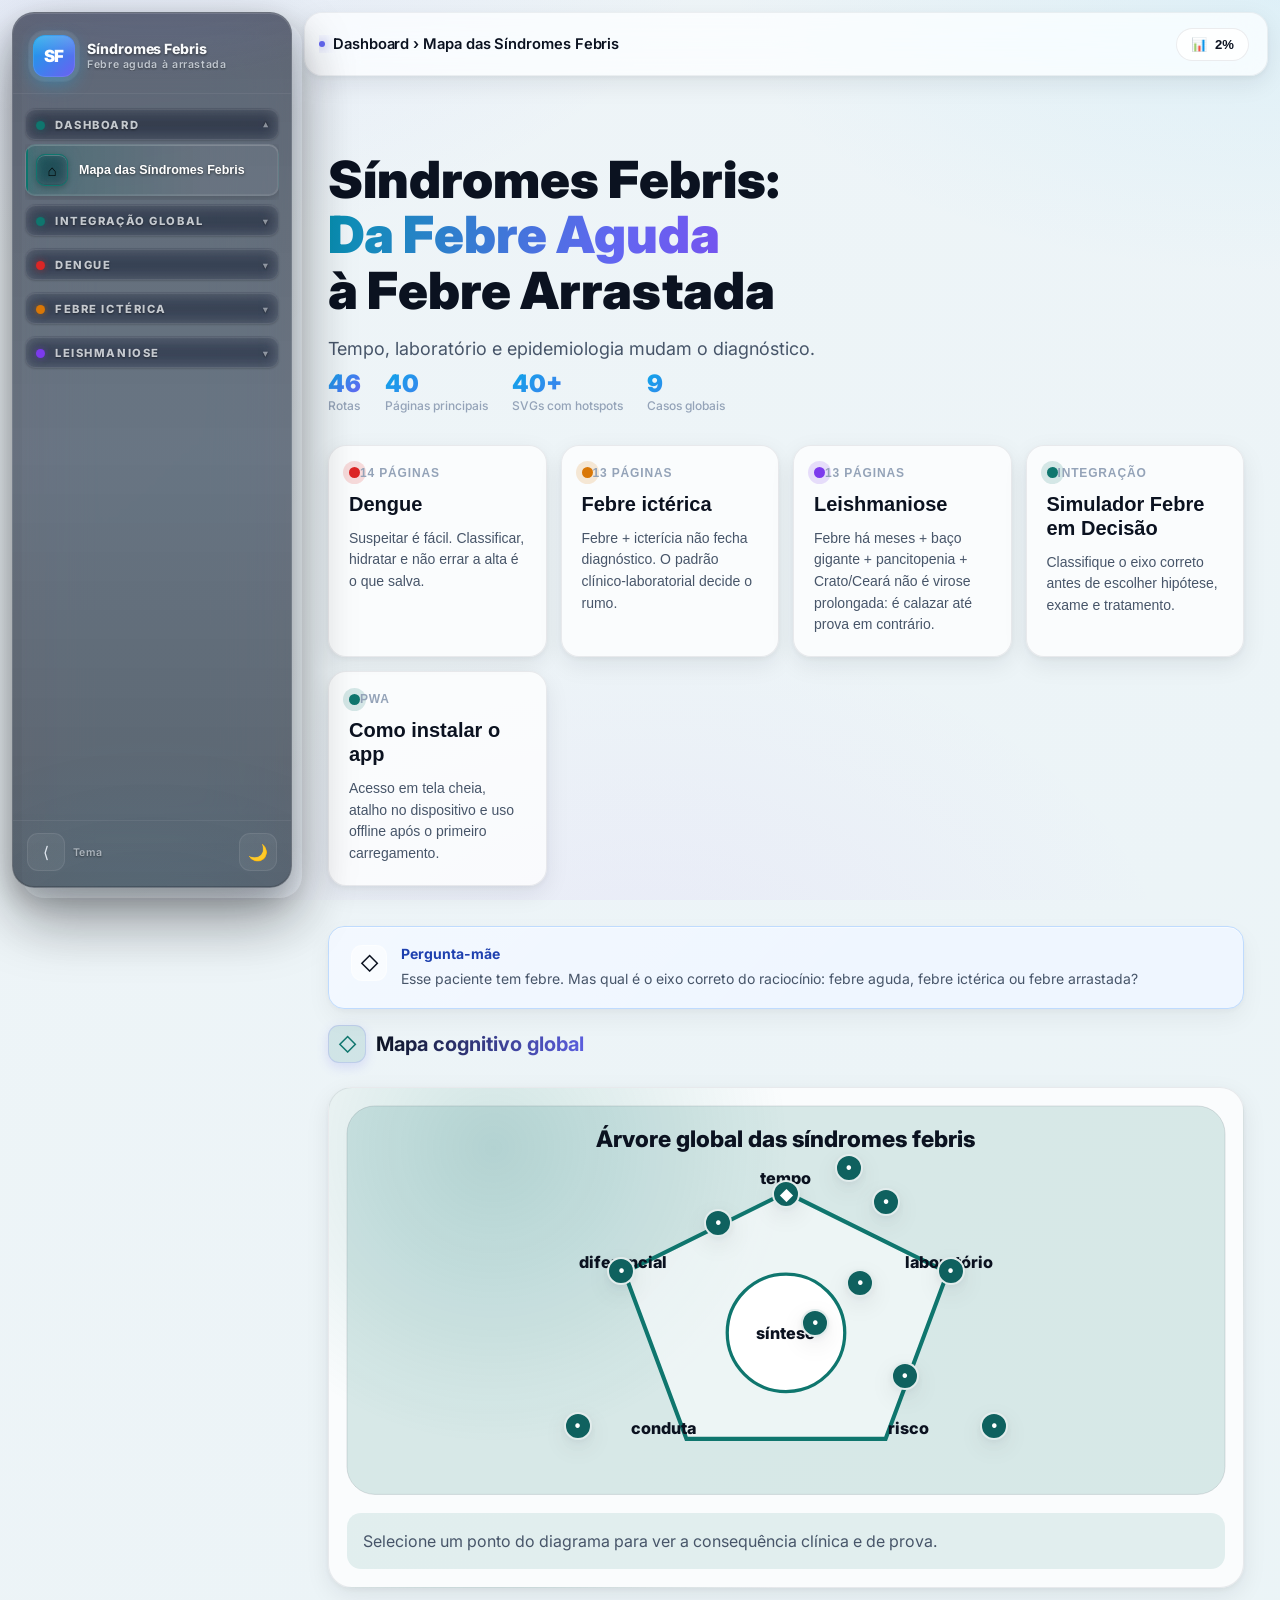
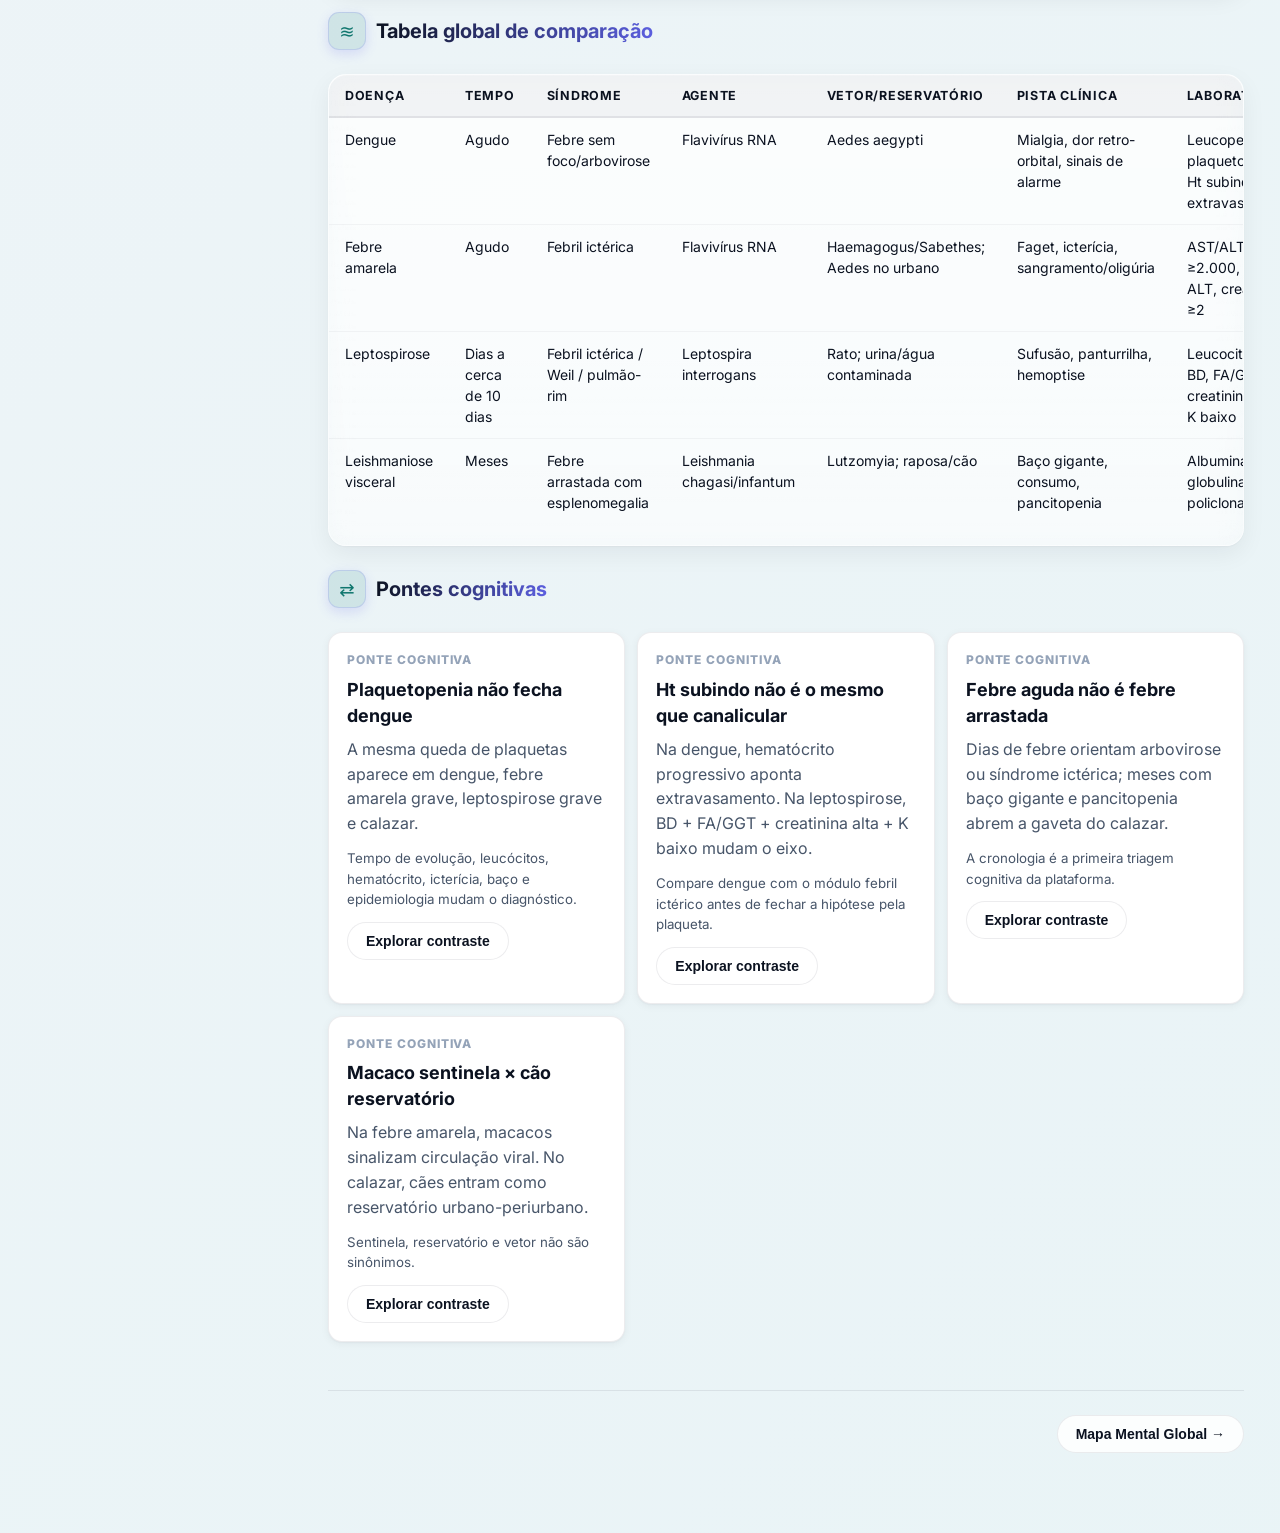
==== commit a4475dde: "Atualiza plataforma e implanta PWA offline-first" ====
--- a/index.html
+++ b/index.html
@@ -2,9 +2,17 @@
 <html lang="pt-BR" data-theme="light">
 <head>
   <meta charset="UTF-8" />
-  <meta name="viewport" content="width=device-width, initial-scale=1.0" />
+  <meta name="viewport" content="width=device-width, initial-scale=1.0, viewport-fit=cover" />
   <title>Síndromes Febris — Da Febre Aguda à Febre Arrastada</title>
   <meta name="description" content="Plataforma premium de estudo ativo sobre síndromes febris: Dengue, Febre Amarela × Leptospirose e Leishmaniose Visceral / Calazar." />
+  <meta name="theme-color" content="#0f766e" media="(prefers-color-scheme: light)" />
+  <meta name="theme-color" content="#07090f" media="(prefers-color-scheme: dark)" />
+  <meta name="mobile-web-app-capable" content="yes" />
+  <meta name="apple-mobile-web-app-capable" content="yes" />
+  <meta name="apple-mobile-web-app-status-bar-style" content="black-translucent" />
+  <meta name="apple-mobile-web-app-title" content="Infecto" />
+  <link rel="manifest" href="manifest.webmanifest" />
+  <link rel="apple-touch-icon" href="assets/icons/apple-touch-icon.png" />
   <link rel="preconnect" href="https://fonts.googleapis.com" />
   <link rel="preconnect" href="https://fonts.gstatic.com" crossorigin />
   <link href="https://fonts.googleapis.com/css2?family=Inter:ital,wght@0,300;0,400;0,500;0,600;0,700;0,800;0,900;1,400&family=JetBrains+Mono:wght@400;600&display=swap" rel="stylesheet" />
@@ -14,6 +22,7 @@
   <link rel="stylesheet" href="css/theme.css" />
   <link rel="stylesheet" href="css/theme-glass.css" />
   <link rel="stylesheet" href="css/theme-motion.css" />
+  <link rel="stylesheet" href="css/pwa.css" />
 </head>
 <body>
 
@@ -90,5 +99,6 @@
   <script src="js/app.js"></script>
   <script src="js/theme-enhancer.js"></script>
   <script src="js/theme-motion.js"></script>
+  <script src="js/pwa.js"></script>
 </body>
 </html>
--- a/css/components.css
+++ b/css/components.css
@@ -962,11 +962,19 @@
   box-shadow: var(--shadow-md);
 }
 
+.svg-stage {
+  position: relative;
+  width: 100%;
+  aspect-ratio: 1120 / 520;
+  overflow: hidden;
+}
+
 .febris-svg {
+  position: absolute;
+  inset: 0;
   display: block;
   width: 100%;
-  height: auto;
-  min-height: 280px;
+  height: 100%;
 }
 
 .svg-title {
@@ -983,12 +991,13 @@
   position: absolute;
   inset: 0;
   pointer-events: none;
+  z-index: 3;
 }
 
 .hotspot-dot {
   position: absolute;
-  width: 34px;
-  height: 34px;
+  width: 30px;
+  height: 30px;
   transform: translate(-50%, -50%);
   border: 2px solid #fff;
   border-radius: 50%;
@@ -998,7 +1007,12 @@
   font-weight: 900;
   cursor: pointer;
   pointer-events: auto;
+  touch-action: manipulation;
   box-shadow: var(--shadow-md);
+}
+
+.hotspot-dot span {
+  pointer-events: none;
 }
 
 .hotspot-dot:focus-visible,
@@ -1311,6 +1325,37 @@
   line-height: 1.88;
 }
 
+.prompt3-clinical-kicker {
+  display: inline-block;
+  margin: 0 0 12px;
+  color: var(--prompt3-accent, #0f766e);
+  font-size: var(--text-xs);
+  font-weight: 900;
+  letter-spacing: .08em;
+  text-transform: uppercase;
+}
+
+.prompt3-reading-card h3 {
+  margin: 0 0 14px;
+  color: var(--text-primary);
+  font-size: clamp(1.18rem, 1vw + .95rem, 1.45rem);
+  line-height: 1.25;
+}
+
+.prompt3-reading-card h3:not(:first-of-type) {
+  margin-top: 24px;
+  padding-top: 18px;
+  border-top: 1px solid var(--prompt3-line);
+}
+
+.prompt3-reading-card .prompt3-turning-point {
+  margin: 22px 0;
+  padding: 4px 0 4px 16px;
+  border-left: 4px solid var(--prompt3-accent, #0f766e);
+  color: var(--text-primary);
+}
+
+
 .prompt3-reading-card p:last-child { margin-bottom: 0; }
 .prompt3-reading-card strong { color: var(--text-primary); }
 
@@ -1388,14 +1433,18 @@
 }
 
 .prompt3-hotspot {
-  width: 30px;
-  height: 30px;
+  width: 28px;
+  height: 28px;
   border-color: rgba(255,255,255,.88);
   background: color-mix(in srgb, var(--prompt3-accent, #0f766e) 78%, #0f172a);
   font-size: 1rem;
 }
 
 .prompt3-hotspot:hover {
+  transform: translate(-50%, -50%) scale(1.08);
+}
+
+.prompt3-hotspot:focus-visible {
   transform: translate(-50%, -50%) scale(1.08);
 }
 
@@ -1455,8 +1504,9 @@
   }
 
   .prompt3-hotspot {
-    width: 34px;
-    height: 34px;
+    width: 22px;
+    height: 22px;
+    font-size: .78rem;
   }
 }
 
--- a/css/pwa.css
+++ b/css/pwa.css
@@ -0,0 +1,173 @@
+/* =========================================
+   SINDROMES FEBRIS — CAMADA PWA
+   ========================================= */
+
+.pwa-install-card {
+  --module-accent: #0f766e;
+}
+
+.pwa-install-shell {
+  display: grid;
+  gap: 18px;
+}
+
+.pwa-status-card {
+  display: grid;
+  gap: 14px;
+  padding: 22px;
+  border: 1px solid var(--border-color);
+  border-radius: var(--radius-xl);
+  background: var(--bg-card-strong, var(--bg-card));
+  box-shadow: var(--shadow-md);
+}
+
+.pwa-status-top {
+  display: flex;
+  align-items: center;
+  justify-content: space-between;
+  gap: 14px;
+  flex-wrap: wrap;
+}
+
+.pwa-status-pill,
+.pwa-pill {
+  display: inline-flex;
+  align-items: center;
+  gap: 8px;
+  width: fit-content;
+  padding: 8px 12px;
+  border-radius: var(--radius-full);
+  background: rgba(15, 118, 110, 0.12);
+  color: #0f766e;
+  font-size: var(--text-xs);
+  font-weight: 900;
+  letter-spacing: 0.04em;
+  text-transform: uppercase;
+}
+
+[data-theme="dark"] .pwa-status-pill,
+[data-theme="dark"] .pwa-pill {
+  color: #5eead4;
+  background: rgba(94, 234, 212, 0.12);
+}
+
+.pwa-install-grid {
+  display: grid;
+  grid-template-columns: repeat(2, minmax(0, 1fr));
+  gap: 16px;
+}
+
+.pwa-step-card {
+  padding: 20px;
+  border: 1px solid var(--border-color);
+  border-radius: var(--radius-lg);
+  background: var(--bg-card);
+  box-shadow: var(--shadow-sm);
+}
+
+.pwa-step-card h3 {
+  margin: 0 0 10px;
+  color: var(--text-primary);
+  font-size: var(--text-lg);
+}
+
+.pwa-step-card ol,
+.pwa-step-card ul {
+  margin: 0;
+  padding-left: 20px;
+  color: var(--text-secondary);
+  line-height: 1.65;
+}
+
+.pwa-step-card li + li {
+  margin-top: 6px;
+}
+
+.pwa-install-button,
+.pwa-header-install-btn {
+  appearance: none;
+  border: 0;
+  border-radius: 14px;
+  background: linear-gradient(135deg, #0f766e, #14b8a6);
+  color: #fff;
+  cursor: pointer;
+  font: inherit;
+  font-weight: 900;
+  box-shadow: 0 14px 30px rgba(15, 118, 110, 0.26);
+  transition: transform 0.2s ease, box-shadow 0.2s ease, opacity 0.2s ease;
+}
+
+.pwa-install-button {
+  width: fit-content;
+  padding: 12px 16px;
+}
+
+.pwa-header-install-btn {
+  padding: 9px 12px;
+  font-size: var(--text-xs);
+}
+
+.pwa-install-button:hover,
+.pwa-header-install-btn:hover {
+  transform: translateY(-1px);
+  box-shadow: 0 18px 36px rgba(15, 118, 110, 0.32);
+}
+
+.pwa-install-button:disabled,
+.pwa-header-install-btn:disabled {
+  cursor: default;
+  opacity: 0.68;
+  transform: none;
+}
+
+.pwa-update-button {
+  position: fixed;
+  right: max(18px, env(safe-area-inset-right));
+  bottom: max(18px, env(safe-area-inset-bottom));
+  z-index: 600;
+  padding: 13px 16px;
+  border: 1px solid rgba(255,255,255,0.20);
+  border-radius: var(--radius-full);
+  background: linear-gradient(135deg, #16a34a, #22c55e);
+  color: #fff;
+  cursor: pointer;
+  font: inherit;
+  font-size: var(--text-sm);
+  font-weight: 950;
+  box-shadow: 0 18px 48px rgba(22, 163, 74, 0.34), 0 0 0 1px rgba(255,255,255,0.18) inset;
+  transition: transform 0.2s ease, opacity 0.2s ease, box-shadow 0.2s ease;
+}
+
+.pwa-update-button:hover {
+  transform: translateY(-2px);
+  box-shadow: 0 24px 58px rgba(22, 163, 74, 0.42), 0 0 0 1px rgba(255,255,255,0.22) inset;
+}
+
+.pwa-update-button:focus-visible,
+.pwa-install-button:focus-visible,
+.pwa-header-install-btn:focus-visible {
+  outline: 3px solid rgba(34, 197, 94, 0.38);
+  outline-offset: 3px;
+}
+
+.pwa-update-button[hidden],
+.pwa-header-install-btn[hidden] {
+  display: none !important;
+}
+
+@media (max-width: 720px) {
+  .pwa-install-grid {
+    grid-template-columns: 1fr;
+  }
+
+  .pwa-update-button {
+    right: max(12px, env(safe-area-inset-right));
+    bottom: calc(max(12px, env(safe-area-inset-bottom)) + 2px);
+    max-width: calc(100vw - 28px);
+    white-space: nowrap;
+  }
+
+  .pwa-header-install-btn {
+    display: none !important;
+  }
+}
